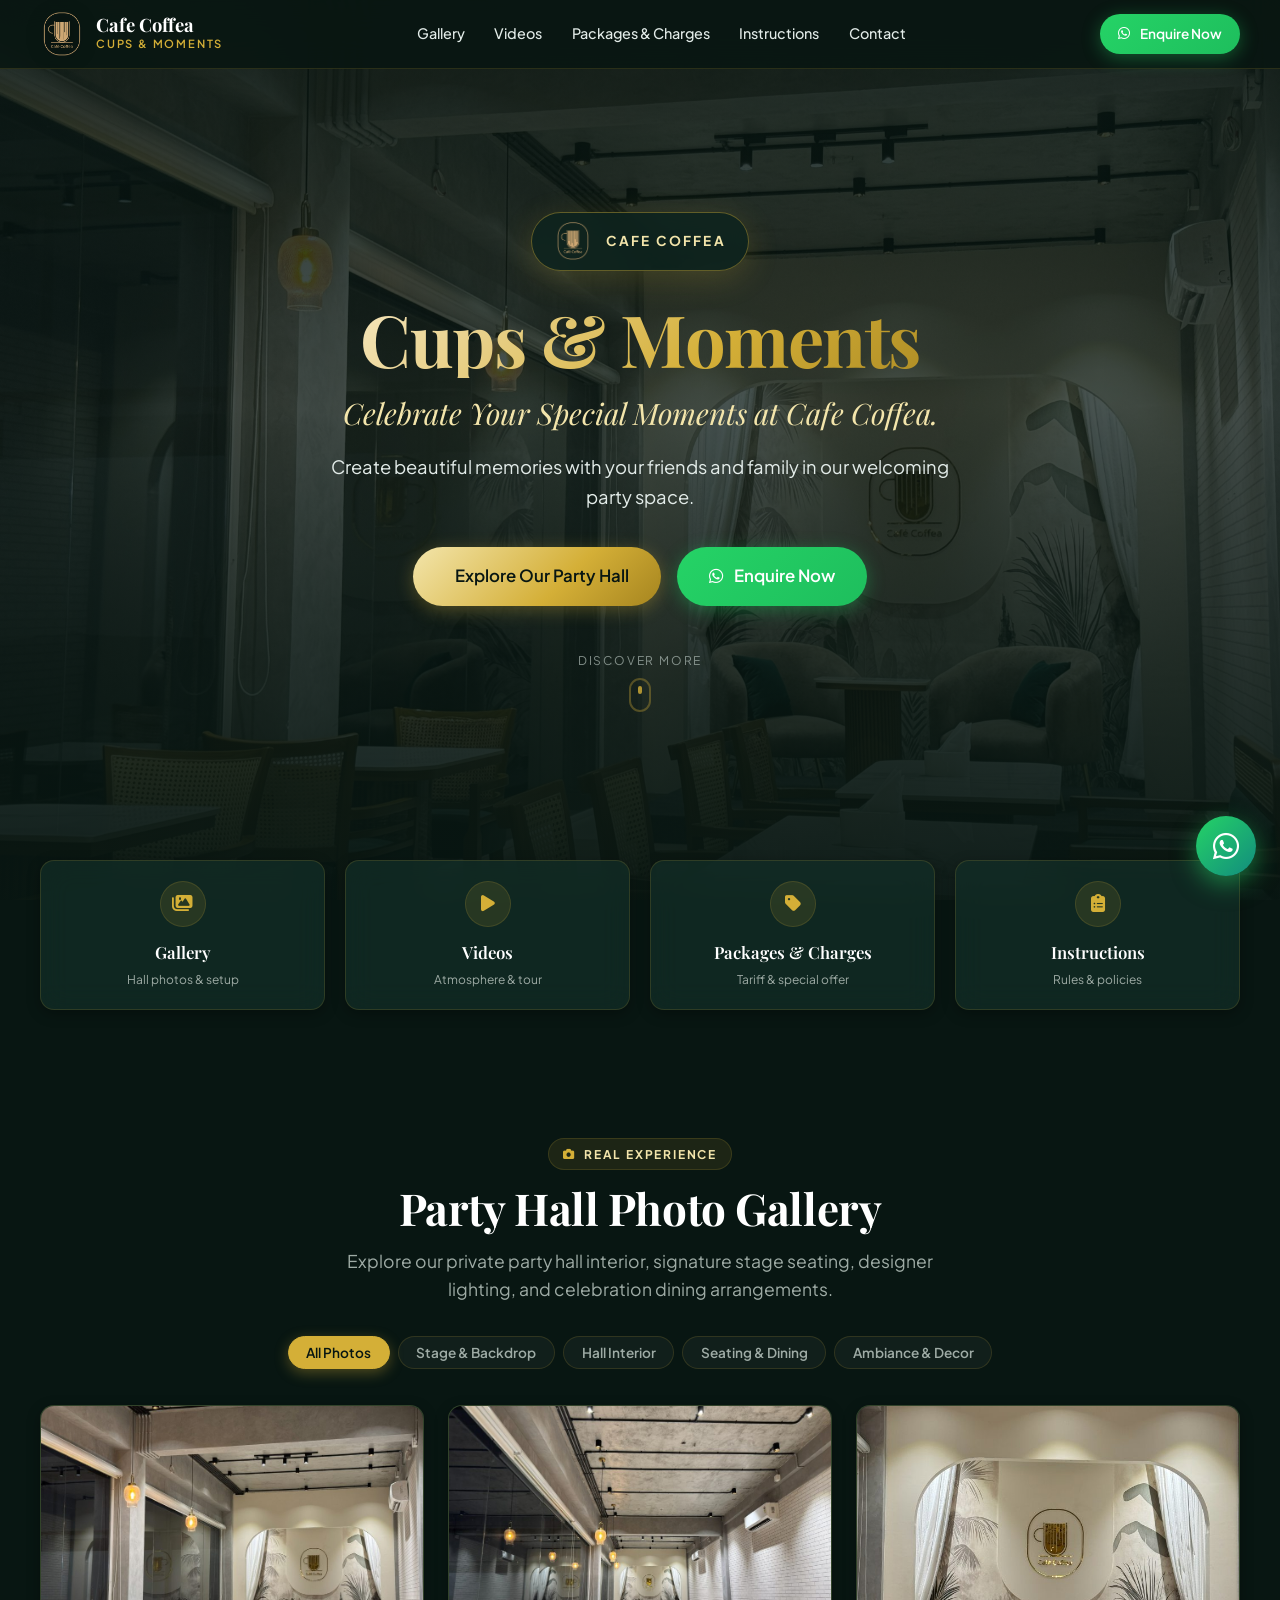
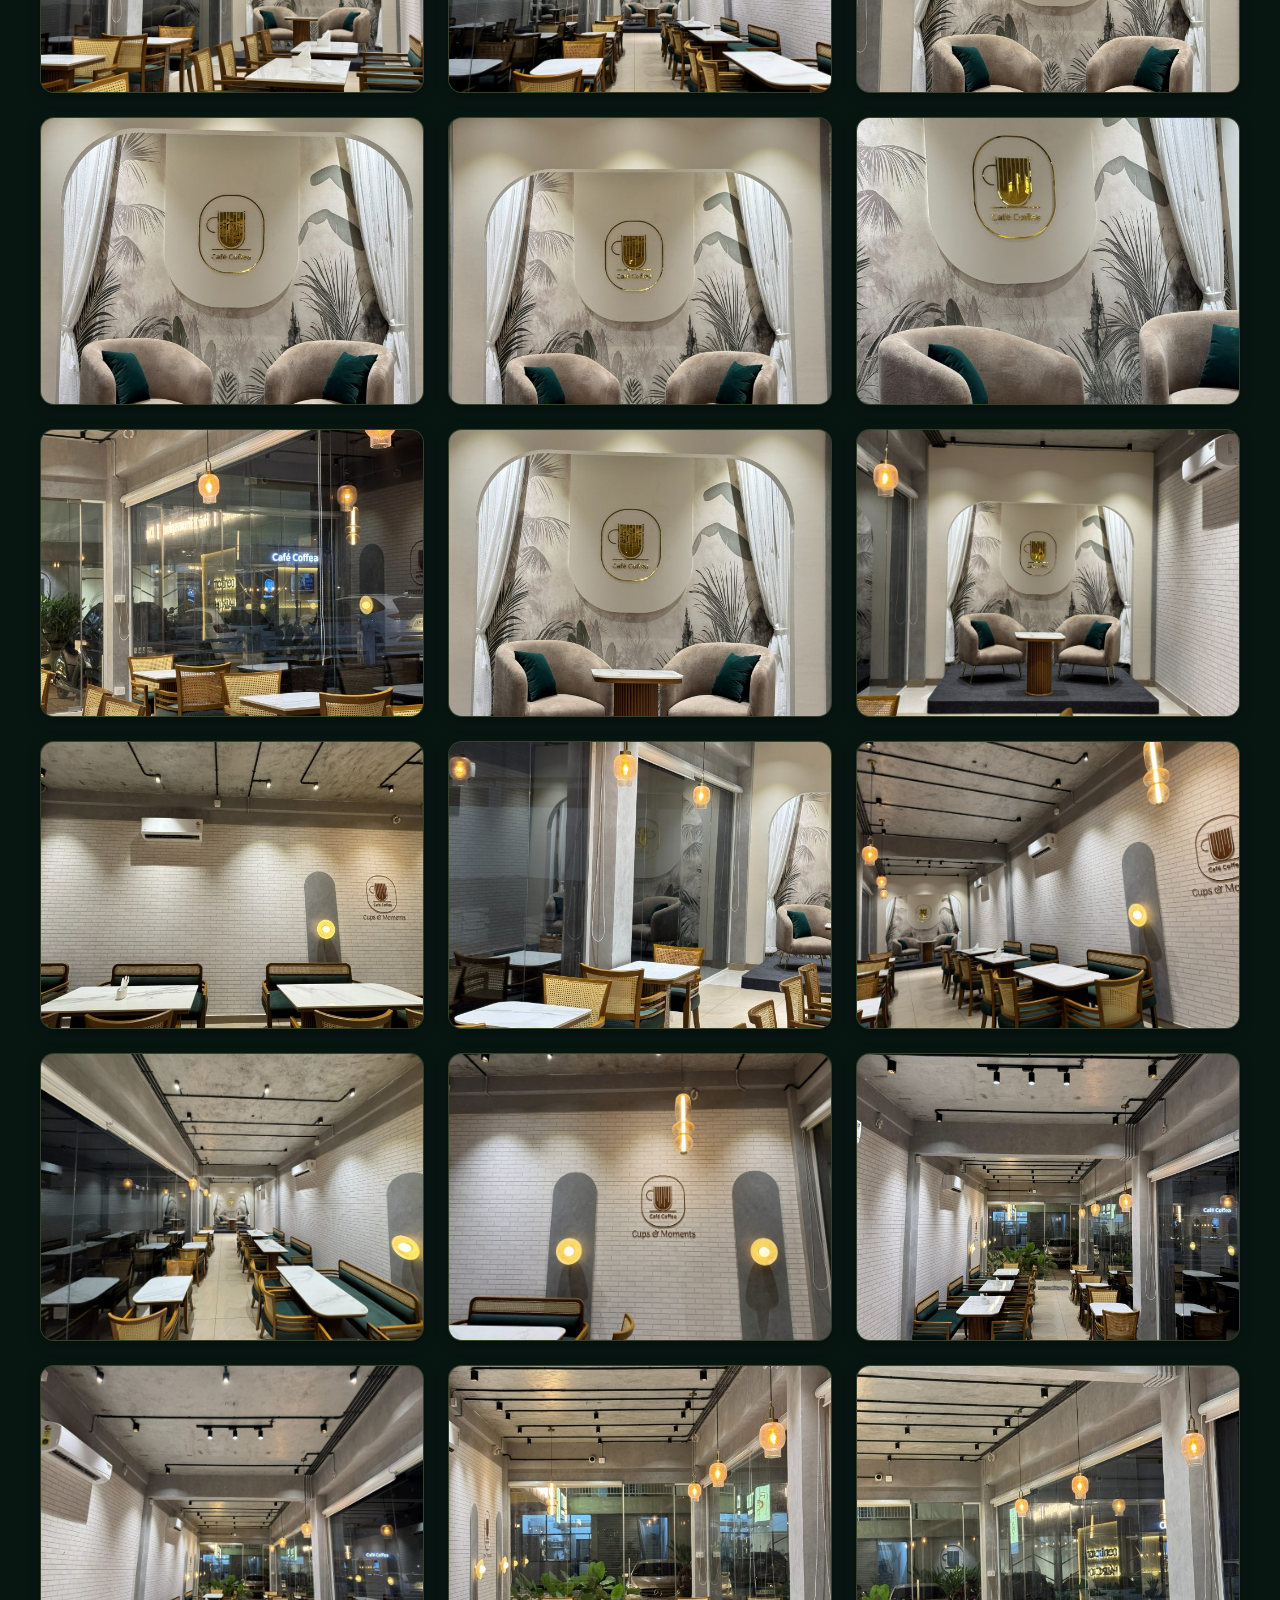
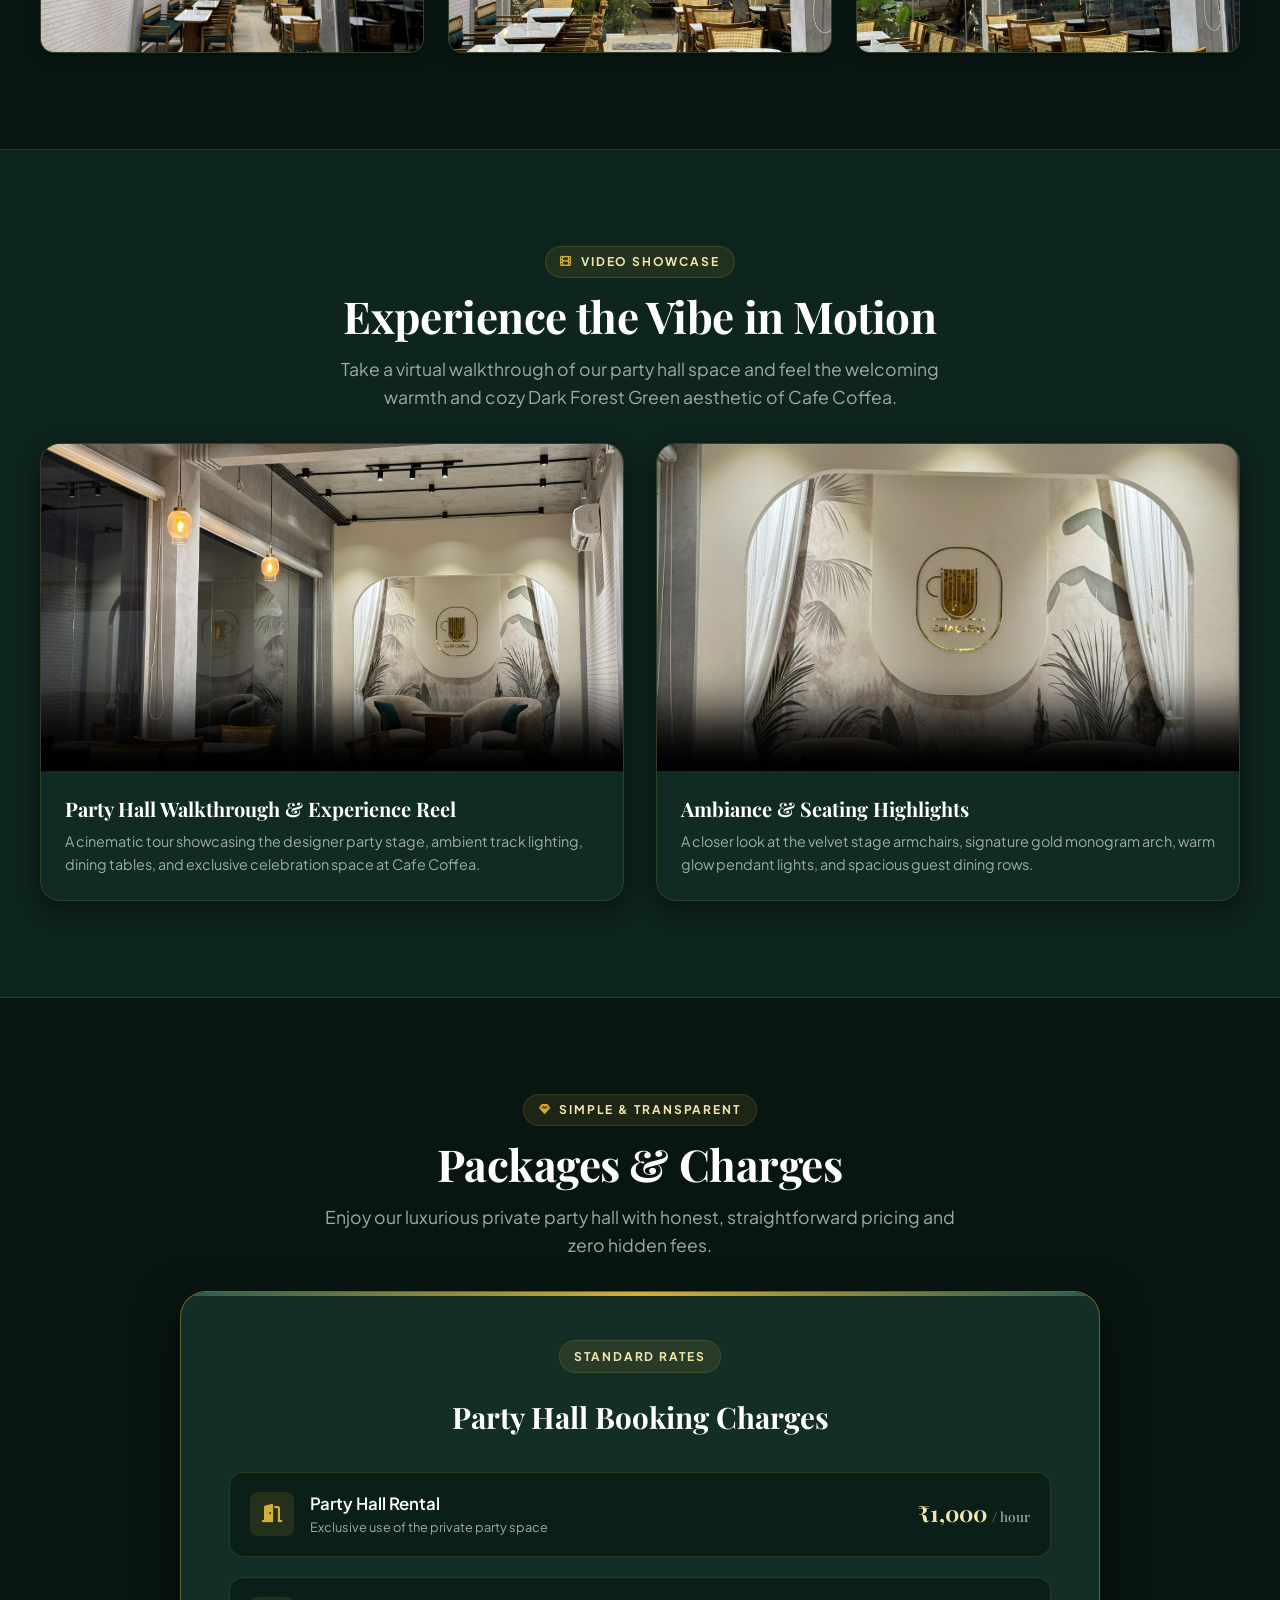
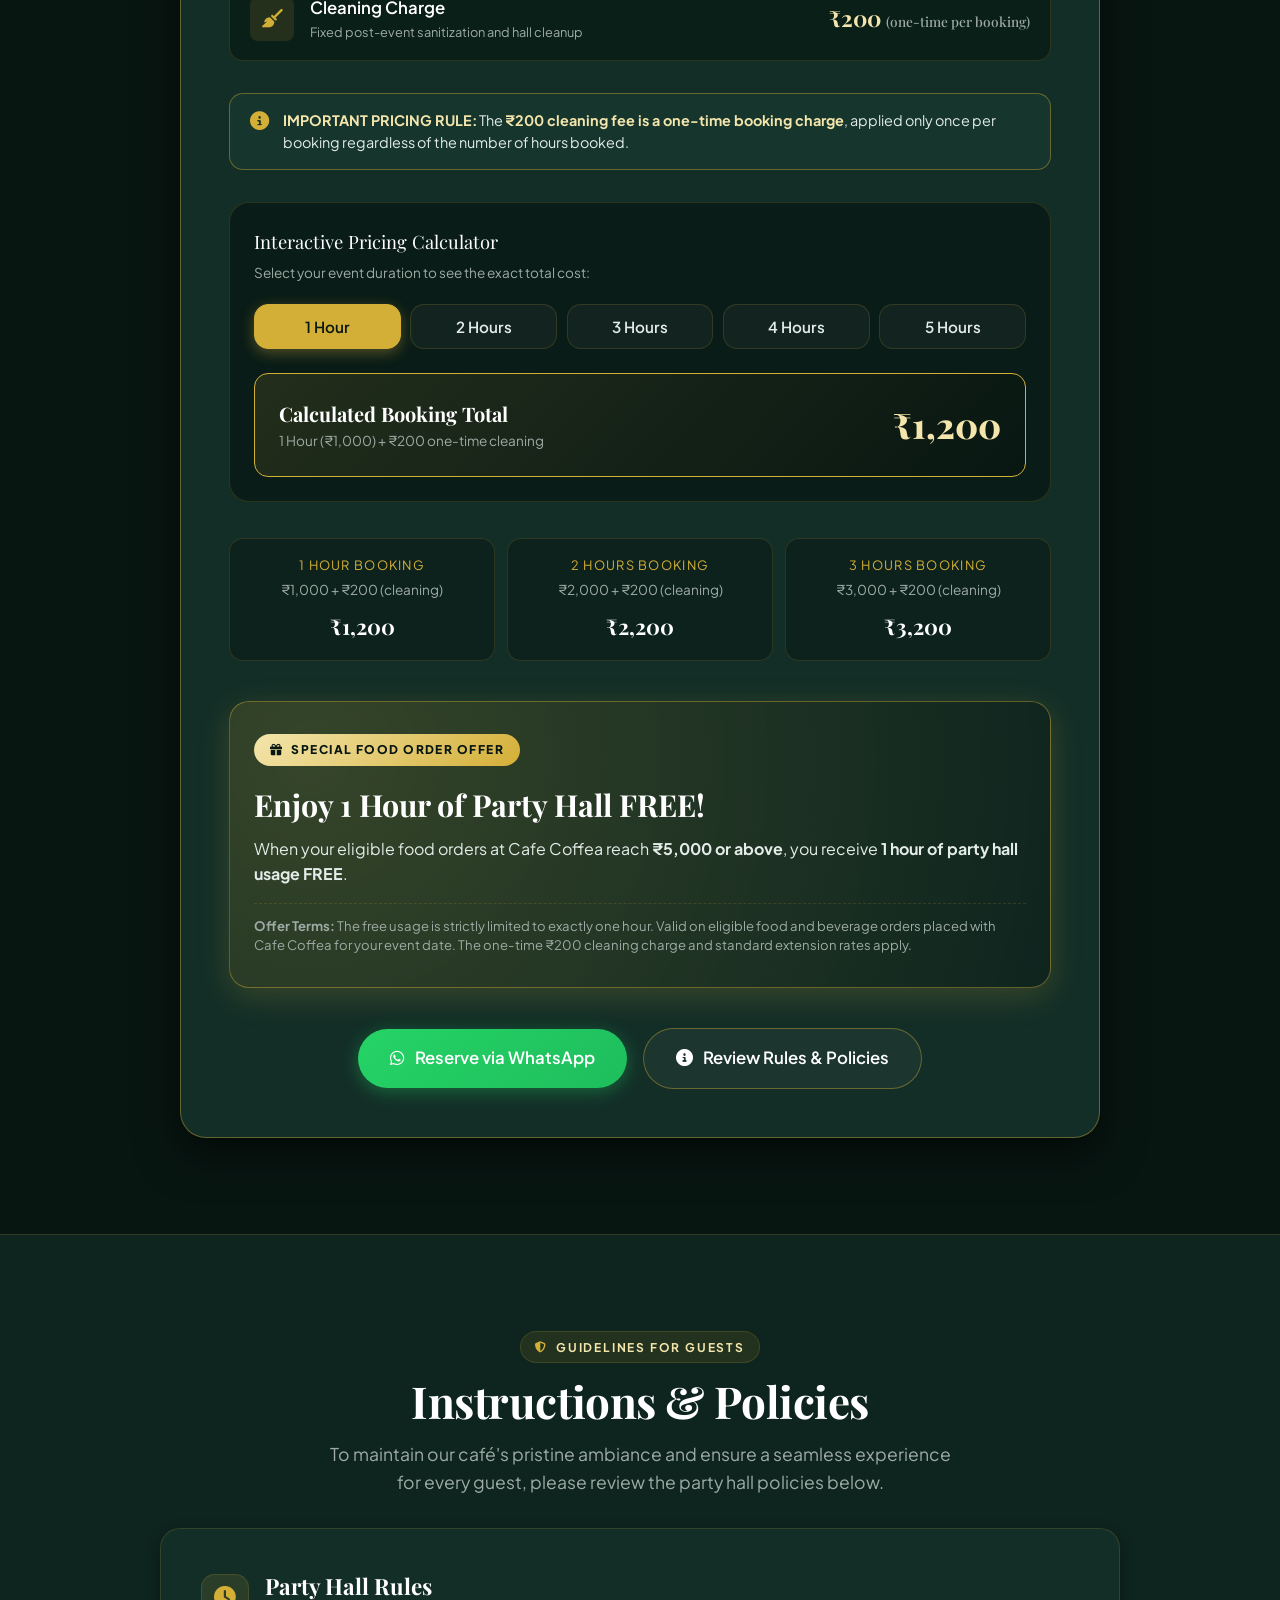
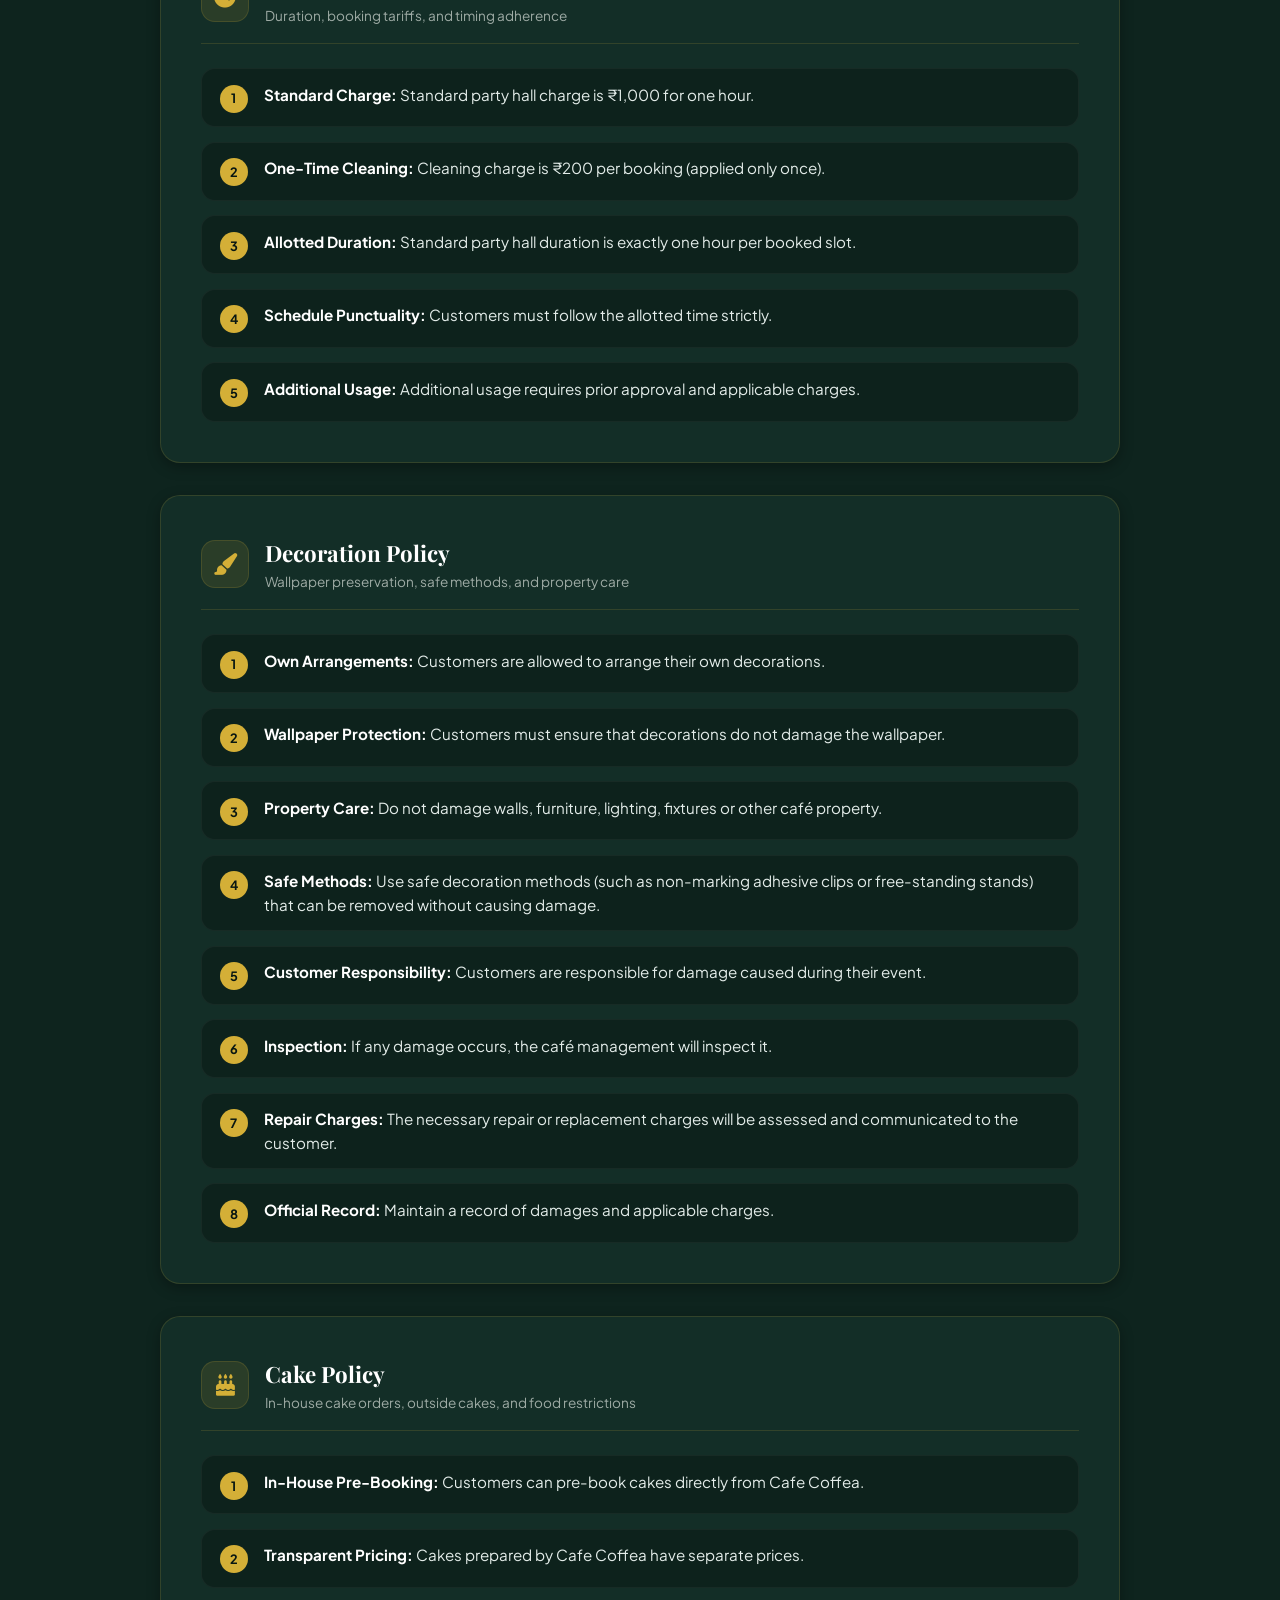
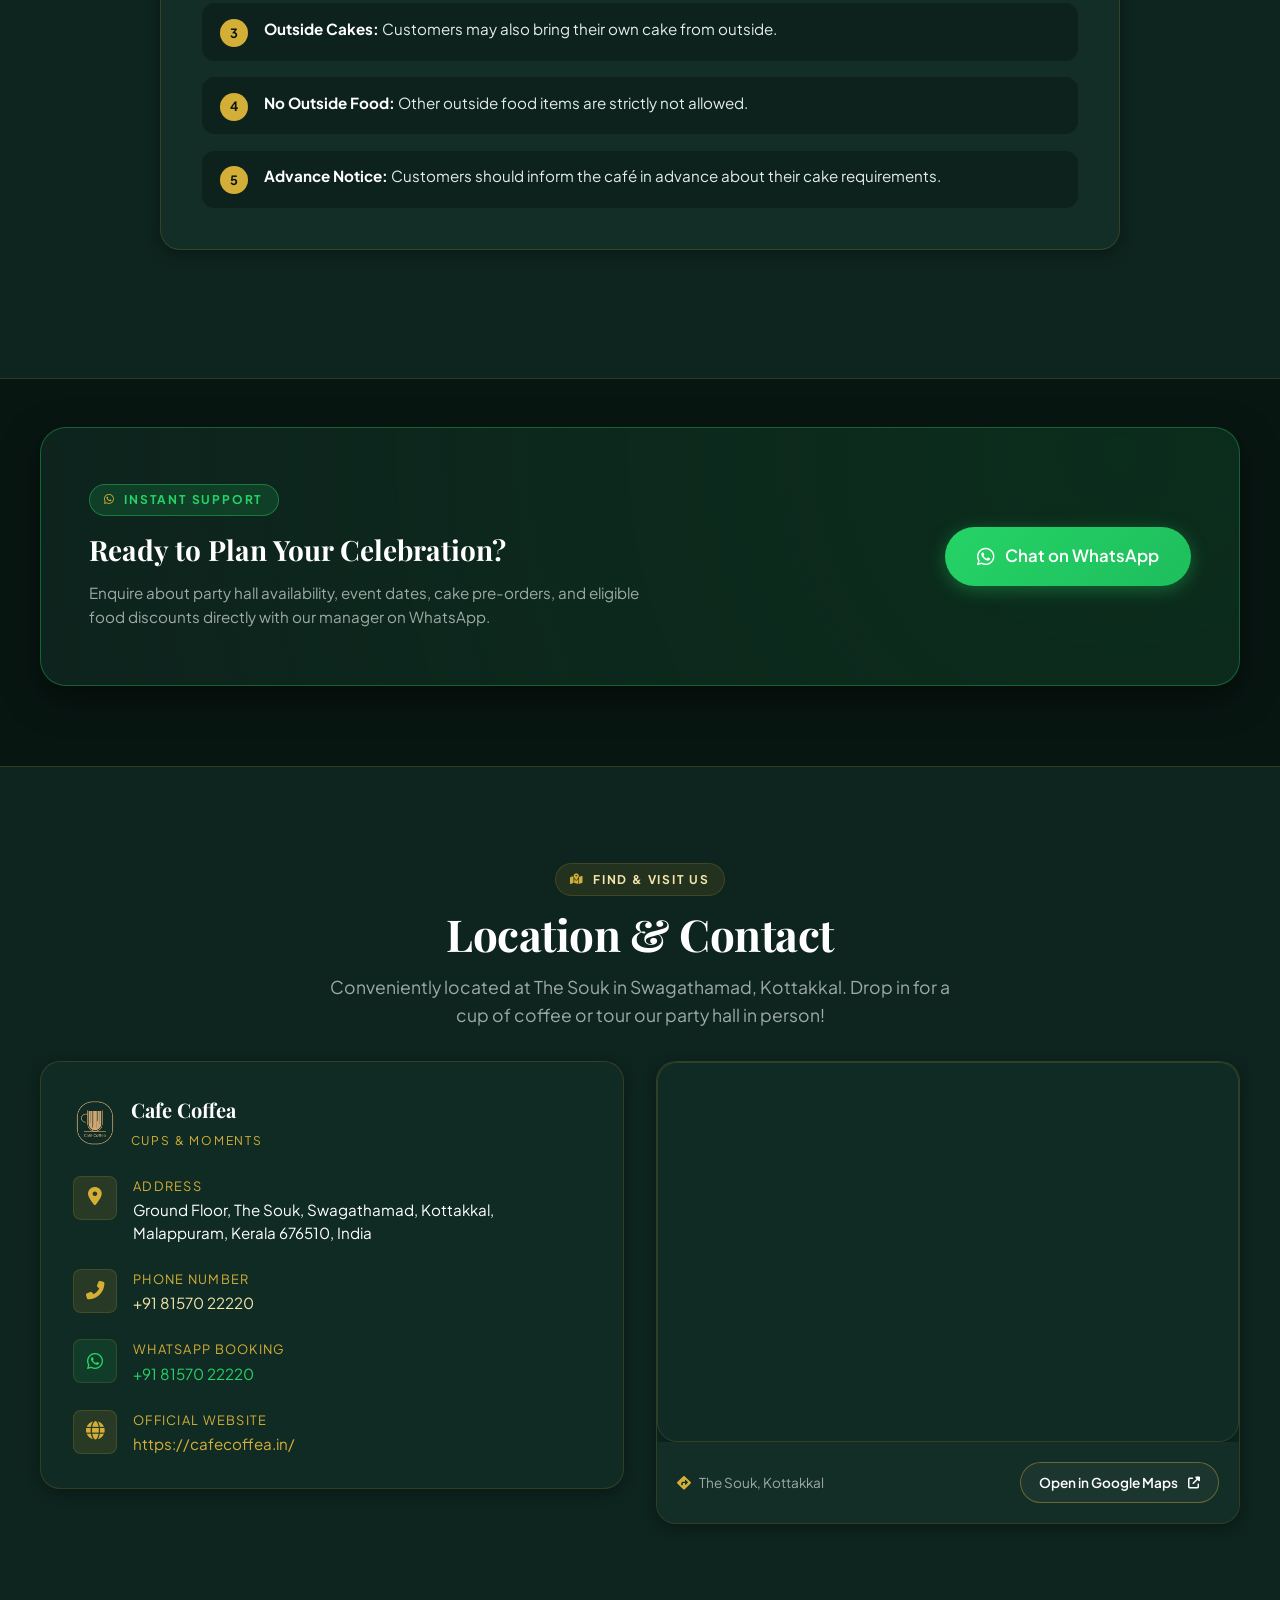
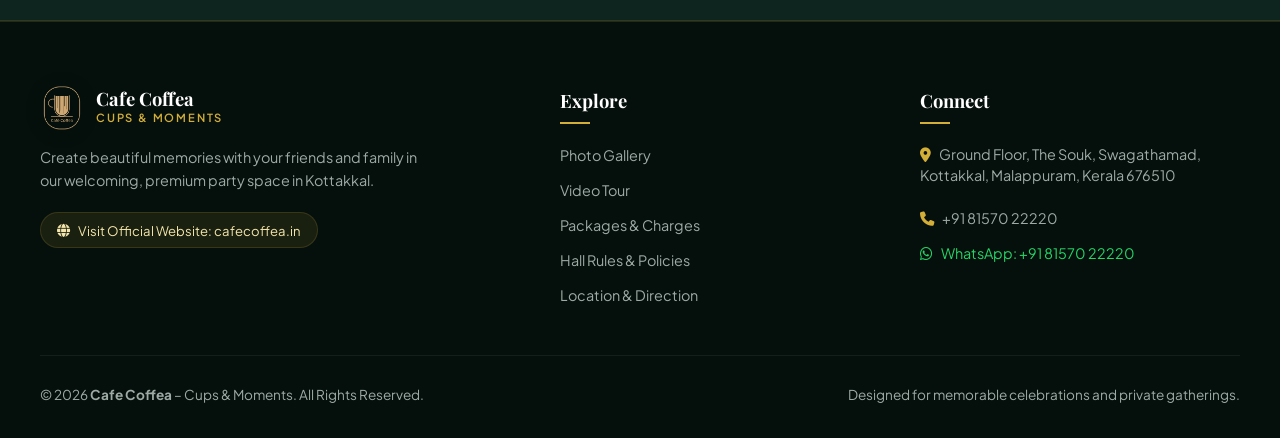
==== index.html @ e034ad7e "Convert to static HTML/CSS/JS with Dark Forest Green theme, clean gallery, new videos, and updated p" ====
<!DOCTYPE html>
<html lang="en">
<head>
    <meta charset="UTF-8">
    <meta name="viewport" content="width=device-width, initial-scale=1.0, maximum-scale=5.0">
    <title>Cafe Coffea – Cups & Moments | Premium Party Hall in Kottakkal</title>
    
    <!-- SEO & OpenGraph Meta -->
    <meta name="description" content="Celebrate your birthdays, anniversaries, and special moments at Cafe Coffea's premium party hall in Kottakkal. Cozy ambiance, dark forest green luxury atmosphere, and handcrafted cakes.">
    <meta property="og:title" content="Cafe Coffea – Cups & Moments | Premium Party Hall">
    <meta property="og:description" content="Celebrate Your Special Moments at Cafe Coffea. Premium party hall space in Kottakkal.">
    <meta property="og:image" content="assets/images/logo.png">
    <meta property="og:type" content="website">

    <!-- Favicon -->
    <link rel="icon" type="image/png" href="assets/images/logo.png">
    <link rel="apple-touch-icon" href="assets/images/logo.png">

    <!-- Google Fonts -->
    <link rel="preconnect" href="https://fonts.googleapis.com">
    <link rel="preconnect" href="https://fonts.gstatic.com" crossorigin>
    <link href="https://fonts.googleapis.com/css2?family=Playfair+Display:ital,wght@0,400;0,600;0,700;1,400;1,600&family=Plus+Jakarta+Sans:wght@300;400;500;600;700&display=swap" rel="stylesheet">

    <!-- Font Awesome Icons -->
    <link rel="stylesheet" href="https://cdnjs.cloudflare.com/ajax/libs/font-awesome/6.5.1/css/all.min.css">

    <!-- Main Stylesheet (Dark Forest Green Theme) -->
    <link rel="stylesheet" href="assets/css/style.css">
</head>
<body>

    <!-- Header & Navigation -->
    <header class="site-header">
        <div class="container header-container">
            <a href="index.html" class="brand-link" aria-label="Cafe Coffea Homepage">
                <img src="assets/images/logo.png" alt="Cafe Coffea Logo" class="brand-logo-img">
                <div class="brand-text-block">
                    <span class="brand-title">Cafe Coffea</span>
                    <span class="brand-subtitle">Cups & Moments</span>
                </div>
            </a>

            <!-- Desktop Navigation -->
            <nav class="desktop-nav" aria-label="Main Navigation">
                <a href="#gallery" class="nav-link">Gallery</a>
                <a href="#videos" class="nav-link">Videos</a>
                <a href="#pricing" class="nav-link">Packages & Charges</a>
                <a href="#instructions" class="nav-link">Instructions</a>
                <a href="#contact" class="nav-link">Contact</a>
            </nav>

            <div class="header-actions">
                <a href="https://wa.me/918157022220?text=Hello%20Cafe%20Coffea!%20I%20would%20like%20to%20enquire%20about%20party%20hall%20booking%20at%20Cafe%20Coffea%20%E2%80%93%20Cups%20%26%20Moments." target="_blank" rel="noopener noreferrer" class="btn btn-whatsapp btn-sm d-none-mobile">
                    <i class="fab fa-whatsapp"></i>
                    <span>Enquire Now</span>
                </a>

                <!-- Mobile Hamburger Toggle -->
                <button type="button" class="mobile-nav-toggle" aria-label="Toggle navigation menu">
                    <span class="hamburger-line"></span>
                    <span class="hamburger-line"></span>
                    <span class="hamburger-line"></span>
                </button>
            </div>
        </div>
    </header>

    <!-- Mobile Drawer Menu -->
    <div class="mobile-drawer" id="mobileDrawer">
        <div class="mobile-menu-list">
            <a href="#gallery" class="mobile-nav-link">
                <span>Photo Gallery</span>
                <i class="fas fa-chevron-right"></i>
            </a>
            <a href="#videos" class="mobile-nav-link">
                <span>Video Tour</span>
                <i class="fas fa-chevron-right"></i>
            </a>
            <a href="#pricing" class="mobile-nav-link">
                <span>Packages & Pricing</span>
                <i class="fas fa-chevron-right"></i>
            </a>
            <a href="#instructions" class="mobile-nav-link">
                <span>Party Hall Rules & Policies</span>
                <i class="fas fa-chevron-right"></i>
            </a>
            <a href="#contact" class="mobile-nav-link">
                <span>Location & Contact</span>
                <i class="fas fa-chevron-right"></i>
            </a>
        </div>

        <div class="mobile-drawer-footer">
            <a href="https://wa.me/918157022220?text=Hello%20Cafe%20Coffea!%20I%20would%20like%20to%20enquire%20about%20party%20hall%20booking%20at%20Cafe%20Coffea%20%E2%80%93%20Cups%20%26%20Moments." target="_blank" rel="noopener noreferrer" class="btn btn-whatsapp btn-lg">
                <i class="fab fa-whatsapp"></i>
                <span>Enquire via WhatsApp</span>
            </a>
            <a href="tel:+918157022220" class="btn btn-outline btn-lg">
                <i class="fas fa-phone-alt"></i>
                <span>Call Us Directly</span>
            </a>
        </div>
    </div>

    <!-- Floating WhatsApp Action on Mobile -->
    <a href="https://wa.me/918157022220?text=Hello%20Cafe%20Coffea!%20I%20would%20like%20to%20enquire%20about%20party%20hall%20booking%20at%20Cafe%20Coffea%20%E2%80%93%20Cups%20%26%20Moments." target="_blank" rel="noopener noreferrer" class="floating-whatsapp" aria-label="Enquire on WhatsApp">
        <i class="fab fa-whatsapp"></i>
    </a>

    <!-- Lightbox Modal Container for Fullscreen Image Viewing -->
    <div id="gallery-lightbox" class="lightbox-modal" role="dialog" aria-modal="true" aria-label="Image Lightbox">
        <button class="lightbox-btn lightbox-close" aria-label="Close Lightbox">
            <i class="fas fa-times"></i>
        </button>
        <button class="lightbox-btn lightbox-prev" aria-label="Previous Image">
            <i class="fas fa-chevron-left"></i>
        </button>
        <button class="lightbox-btn lightbox-next" aria-label="Next Image">
            <i class="fas fa-chevron-right"></i>
        </button>
        <div class="lightbox-content-wrap">
            <img src="" alt="Enlarged cafe photograph" class="lightbox-img">
        </div>
    </div>


    <!-- =========================================================================
         1. HERO SECTION (Actual Cafe Interior Wide Background)
         ========================================================================= -->
    <section class="hero-section" style="background-image: url('assets/images/IMG_1994.jpg');">
        <div class="hero-overlay"></div>
        <div class="container hero-content">
            <!-- Brand Badge with Original Logo -->
            <div class="hero-brand-badge">
                <img src="assets/images/logo.png" alt="Cafe Coffea" class="hero-logo-img">
                <span class="hero-brand-name">Cafe Coffea</span>
            </div>

            <!-- Main Heading -->
            <h1 class="hero-title text-gold-gradient">Cups & Moments</h1>

            <!-- Subheading -->
            <p class="hero-subtitle">Celebrate Your Special Moments at Cafe Coffea.</p>

            <!-- Description -->
            <p class="hero-description">Create beautiful memories with your friends and family in our welcoming party space.</p>

            <!-- Two Call To Action Buttons -->
            <div class="hero-cta-group">
                <a href="#gallery" class="btn btn-primary btn-lg">
                    <i class="fas fa-sparkles"></i>
                    <span>Explore Our Party Hall</span>
                </a>
                <a href="https://wa.me/918157022220?text=Hello%20Cafe%20Coffea!%20I%20would%20like%20to%20enquire%20about%20party%20hall%20booking%20at%20Cafe%20Coffea%20%E2%80%93%20Cups%20%26%20Moments." target="_blank" rel="noopener noreferrer" class="btn btn-whatsapp btn-lg">
                    <i class="fab fa-whatsapp"></i>
                    <span>Enquire Now</span>
                </a>
            </div>

            <!-- Mouse Scroll Indicator -->
            <a href="#quick-nav" class="hero-scroll-indicator" aria-label="Scroll to content">
                <span>Discover More</span>
                <div class="scroll-mouse">
                    <div class="scroll-wheel"></div>
                </div>
            </a>
        </div>
    </section>


    <!-- =========================================================================
         2. QUICK NAVIGATION (4 Shortcut Cards)
         ========================================================================= -->
    <section class="quick-nav-section" id="quick-nav">
        <div class="container">
            <div class="quick-nav-grid">
                <!-- 1. Gallery -->
                <a href="#gallery" class="quick-card">
                    <div class="quick-icon-wrap">
                        <i class="fas fa-images"></i>
                    </div>
                    <h3 class="quick-title">Gallery</h3>
                    <p class="quick-desc">Hall photos & setup</p>
                </a>

                <!-- 2. Videos -->
                <a href="#videos" class="quick-card">
                    <div class="quick-icon-wrap">
                        <i class="fas fa-play"></i>
                    </div>
                    <h3 class="quick-title">Videos</h3>
                    <p class="quick-desc">Atmosphere & tour</p>
                </a>

                <!-- 3. Packages & Charges -->
                <a href="#pricing" class="quick-card">
                    <div class="quick-icon-wrap">
                        <i class="fas fa-tag"></i>
                    </div>
                    <h3 class="quick-title">Packages & Charges</h3>
                    <p class="quick-desc">Tariff & special offer</p>
                </a>

                <!-- 4. Instructions -->
                <a href="#instructions" class="quick-card">
                    <div class="quick-icon-wrap">
                        <i class="fas fa-clipboard-list"></i>
                    </div>
                    <h3 class="quick-title">Instructions</h3>
                    <p class="quick-desc">Rules & policies</p>
                </a>
            </div>
        </div>
    </section>


    <!-- =========================================================================
         3. CLEAN PHOTO GALLERY (No promotional text between photos)
         ========================================================================= -->
    <section class="section section-dark" id="gallery">
        <div class="container">
            <div class="text-center">
                <div class="section-tag">
                    <i class="fas fa-camera"></i>
                    <span>Real Experience</span>
                </div>
                <h2 class="section-title">Party Hall Photo Gallery</h2>
                <p class="section-subtitle">
                    Explore our private party hall interior, signature stage seating, designer lighting, and celebration dining arrangements.
                </p>

                <!-- Filter Tabs -->
                <div class="gallery-filters">
                    <button type="button" class="gallery-filter-btn active" data-filter="all">All Photos</button>
                    <button type="button" class="gallery-filter-btn" data-filter="stage">Stage & Backdrop</button>
                    <button type="button" class="gallery-filter-btn" data-filter="interior">Hall Interior</button>
                    <button type="button" class="gallery-filter-btn" data-filter="seating">Seating & Dining</button>
                    <button type="button" class="gallery-filter-btn" data-filter="decor">Ambiance & Decor</button>
                </div>
            </div>

            <!-- Responsive Clean Gallery Grid (No decorative text between photos) -->
            <div class="gallery-grid">
                <!-- 1. Main Hall View -->
                <div class="gallery-card" data-category="interior" data-full="assets/images/IMG_1994.jpg">
                    <img src="assets/images/thumbs/IMG_1994.jpg" alt="Cafe Coffea Main Hall" class="gallery-img" loading="lazy">
                    <div class="gallery-zoom-badge"><i class="fas fa-expand-arrows-alt"></i></div>
                </div>

                <!-- 2. Center Aisle -->
                <div class="gallery-card" data-category="interior" data-full="assets/images/IMG_1995.jpg">
                    <img src="assets/images/thumbs/IMG_1995.jpg" alt="Party Hall Center Aisle" class="gallery-img" loading="lazy">
                    <div class="gallery-zoom-badge"><i class="fas fa-expand-arrows-alt"></i></div>
                </div>

                <!-- 3. Stage & Gold Logo -->
                <div class="gallery-card" data-category="stage" data-full="assets/images/IMG_1961.jpg">
                    <img src="assets/images/thumbs/IMG_1961.jpg" alt="Signature Stage & Golden Logo" class="gallery-img" loading="lazy">
                    <div class="gallery-zoom-badge"><i class="fas fa-expand-arrows-alt"></i></div>
                </div>

                <!-- 4. Stage Backdrop -->
                <div class="gallery-card" data-category="stage" data-full="assets/images/IMG_1964.jpg">
                    <img src="assets/images/thumbs/IMG_1964.jpg" alt="Party Stage Backdrop" class="gallery-img" loading="lazy">
                    <div class="gallery-zoom-badge"><i class="fas fa-expand-arrows-alt"></i></div>
                </div>

                <!-- 5. Arch Backdrop -->
                <div class="gallery-card" data-category="stage" data-full="assets/images/IMG_1965.jpg">
                    <img src="assets/images/thumbs/IMG_1965.jpg" alt="Celebration Stage Arch" class="gallery-img" loading="lazy">
                    <div class="gallery-zoom-badge"><i class="fas fa-expand-arrows-alt"></i></div>
                </div>

                <!-- 6. Velvet Chairs -->
                <div class="gallery-card" data-category="stage" data-full="assets/images/IMG_1966.jpg">
                    <img src="assets/images/thumbs/IMG_1966.jpg" alt="Stage Velvet Armchairs" class="gallery-img" loading="lazy">
                    <div class="gallery-zoom-badge"><i class="fas fa-expand-arrows-alt"></i></div>
                </div>

                <!-- 7. Arch & Curtains -->
                <div class="gallery-card" data-category="stage" data-full="assets/images/IMG_1967.jpg">
                    <img src="assets/images/thumbs/IMG_1967.jpg" alt="Arch & Drapes" class="gallery-img" loading="lazy">
                    <div class="gallery-zoom-badge"><i class="fas fa-expand-arrows-alt"></i></div>
                </div>

                <!-- 8. Spotlight Lighting -->
                <div class="gallery-card" data-category="decor" data-full="assets/images/IMG_1980.jpg">
                    <img src="assets/images/thumbs/IMG_1980.jpg" alt="Spotlight Ambience" class="gallery-img" loading="lazy">
                    <div class="gallery-zoom-badge"><i class="fas fa-expand-arrows-alt"></i></div>
                </div>

                <!-- 9. Dining Setup -->
                <div class="gallery-card" data-category="seating" data-full="assets/images/IMG_1988.jpg">
                    <img src="assets/images/thumbs/IMG_1988.jpg" alt="Guest Dining Arrangement" class="gallery-img" loading="lazy">
                    <div class="gallery-zoom-badge"><i class="fas fa-expand-arrows-alt"></i></div>
                </div>

                <!-- 10. Table Arrangement -->
                <div class="gallery-card" data-category="seating" data-full="assets/images/IMG_1990.jpg">
                    <img src="assets/images/thumbs/IMG_1990.jpg" alt="Table Setup" class="gallery-img" loading="lazy">
                    <div class="gallery-zoom-badge"><i class="fas fa-expand-arrows-alt"></i></div>
                </div>

                <!-- 11. Brick Wall Seating -->
                <div class="gallery-card" data-category="seating" data-full="assets/images/IMG_1992.jpg">
                    <img src="assets/images/thumbs/IMG_1992.jpg" alt="Brick Wall Seating" class="gallery-img" loading="lazy">
                    <div class="gallery-zoom-badge"><i class="fas fa-expand-arrows-alt"></i></div>
                </div>

                <!-- 12. Dining Rows -->
                <div class="gallery-card" data-category="interior" data-full="assets/images/IMG_1996.jpg">
                    <img src="assets/images/thumbs/IMG_1996.jpg" alt="Dining Rows & Amber Lighting" class="gallery-img" loading="lazy">
                    <div class="gallery-zoom-badge"><i class="fas fa-expand-arrows-alt"></i></div>
                </div>

                <!-- 13. Hall Layout -->
                <div class="gallery-card" data-category="interior" data-full="assets/images/IMG_1999.jpg">
                    <img src="assets/images/thumbs/IMG_1999.jpg" alt="Party Hall Layout" class="gallery-img" loading="lazy">
                    <div class="gallery-zoom-badge"><i class="fas fa-expand-arrows-alt"></i></div>
                </div>

                <!-- 14. Dining Corner -->
                <div class="gallery-card" data-category="seating" data-full="assets/images/IMG_2002.jpg">
                    <img src="assets/images/thumbs/IMG_2002.jpg" alt="Celebration Dining Area" class="gallery-img" loading="lazy">
                    <div class="gallery-zoom-badge"><i class="fas fa-expand-arrows-alt"></i></div>
                </div>

                <!-- 15. Glass Gallery -->
                <div class="gallery-card" data-category="interior" data-full="assets/images/IMG_2011.jpg">
                    <img src="assets/images/thumbs/IMG_2011.jpg" alt="Glass Gallery Perspective" class="gallery-img" loading="lazy">
                    <div class="gallery-zoom-badge"><i class="fas fa-expand-arrows-alt"></i></div>
                </div>

                <!-- 16. Panoramic Hall -->
                <div class="gallery-card" data-category="interior" data-full="assets/images/IMG_2012.jpg">
                    <img src="assets/images/thumbs/IMG_2012.jpg" alt="Panoramic Cafe Hall" class="gallery-img" loading="lazy">
                    <div class="gallery-zoom-badge"><i class="fas fa-expand-arrows-alt"></i></div>
                </div>

                <!-- 17. Intimate Seating -->
                <div class="gallery-card" data-category="seating" data-full="assets/images/IMG_2013.jpg">
                    <img src="assets/images/thumbs/IMG_2013.jpg" alt="Intimate Seating Corner" class="gallery-img" loading="lazy">
                    <div class="gallery-zoom-badge"><i class="fas fa-expand-arrows-alt"></i></div>
                </div>

                <!-- 18. Evening Ambience -->
                <div class="gallery-card" data-category="decor" data-full="assets/images/IMG_2014.jpg">
                    <img src="assets/images/thumbs/IMG_2014.jpg" alt="Warm Glow Cafe Evening" class="gallery-img" loading="lazy">
                    <div class="gallery-zoom-badge"><i class="fas fa-expand-arrows-alt"></i></div>
                </div>
            </div>
        </div>
    </section>


    <!-- =========================================================================
         4. TWO NEW VIDEOS (Replaced Old Videos)
         ========================================================================= -->
    <section class="section section-surface" id="videos">
        <div class="container">
            <div class="text-center">
                <div class="section-tag">
                    <i class="fas fa-film"></i>
                    <span>Video Showcase</span>
                </div>
                <h2 class="section-title">Experience the Vibe in Motion</h2>
                <p class="section-subtitle">
                    Take a virtual walkthrough of our party hall space and feel the welcoming warmth and cozy Dark Forest Green aesthetic of Cafe Coffea.
                </p>
            </div>

            <div class="video-grid">
                <!-- Video 1: Party Hall Experience Reel -->
                <div class="video-card">
                    <div class="video-player-container">
                        <video class="video-element" controls playsinline preload="metadata" poster="assets/images/thumbs/IMG_1994.jpg">
                            <source src="assets/videos/cafecoffe_hall_v2_reel.mp4" type="video/mp4">
                            Your browser does not support HTML5 video.
                        </video>
                    </div>
                    <div class="video-card-body">
                        <h3 class="video-title">Party Hall Walkthrough & Experience Reel</h3>
                        <p class="video-description">A cinematic tour showcasing the designer party stage, ambient track lighting, dining tables, and exclusive celebration space at Cafe Coffea.</p>
                    </div>
                </div>

                <!-- Video 2: Hall Interior & Atmosphere Tour -->
                <div class="video-card">
                    <div class="video-player-container">
                        <video class="video-element" controls playsinline preload="metadata" poster="assets/images/thumbs/IMG_1961.jpg">
                            <source src="assets/videos/IMG_2079.MOV" type="video/mp4">
                            <source src="assets/videos/IMG_2079.MOV" type="video/quicktime">
                            Your browser does not support HTML5 video.
                        </video>
                    </div>
                    <div class="video-card-body">
                        <h3 class="video-title">Ambiance & Seating Highlights</h3>
                        <p class="video-description">A closer look at the velvet stage armchairs, signature gold monogram arch, warm glow pendant lights, and spacious guest dining rows.</p>
                    </div>
                </div>
            </div>
        </div>
    </section>


    <!-- =========================================================================
         5. PACKAGES & CHARGES (Clear Rule: Cleaning fee is one-time per booking)
         ========================================================================= -->
    <section class="section section-dark" id="pricing">
        <div class="container">
            <div class="text-center">
                <div class="section-tag">
                    <i class="fas fa-gem"></i>
                    <span>Simple & Transparent</span>
                </div>
                <h2 class="section-title">Packages & Charges</h2>
                <p class="section-subtitle">
                    Enjoy our luxurious private party hall with honest, straightforward pricing and zero hidden fees.
                </p>
            </div>

            <div class="pricing-wrapper">
                <div class="pricing-card-main">
                    <div class="pricing-header">
                        <span class="section-tag">Standard Rates</span>
                        <h3 style="font-family: var(--font-heading); font-size: 1.85rem; color: var(--text-primary); margin-top: 0.5rem;">
                            Party Hall Booking Charges
                        </h3>
                    </div>

                    <!-- Itemized Breakdown -->
                    <div class="pricing-breakdown-list">
                        <!-- Party Hall Rental -->
                        <div class="pricing-item">
                            <div class="pricing-item-info">
                                <div class="pricing-item-icon">
                                    <i class="fas fa-door-open"></i>
                                </div>
                                <div>
                                    <div class="pricing-item-title">Party Hall Rental</div>
                                    <div class="pricing-item-subtitle">Exclusive use of the private party space</div>
                                </div>
                            </div>
                            <div class="pricing-item-amount">₹1,000 <span style="font-size: 0.85rem; font-weight: 500; color: var(--text-muted);">/ hour</span></div>
                        </div>

                        <!-- Cleaning Charge -->
                        <div class="pricing-item">
                            <div class="pricing-item-info">
                                <div class="pricing-item-icon">
                                    <i class="fas fa-broom"></i>
                                </div>
                                <div>
                                    <div class="pricing-item-title">Cleaning Charge</div>
                                    <div class="pricing-item-subtitle">Fixed post-event sanitization and hall cleanup</div>
                                </div>
                            </div>
                            <div class="pricing-item-amount">₹200 <span style="font-size: 0.85rem; font-weight: 500; color: var(--text-muted);">(one-time per booking)</span></div>
                        </div>
                    </div>

                    <!-- IMPORTANT PRICING RULE CALLOUT -->
                    <div class="pricing-rule-callout">
                        <i class="fas fa-info-circle"></i>
                        <div>
                            <p><strong>IMPORTANT PRICING RULE:</strong> The <strong>₹200 cleaning fee is a one-time booking charge</strong>, applied only once per booking regardless of the number of hours booked.</p>
                        </div>
                    </div>

                    <!-- Interactive Duration Calculator -->
                    <div class="calc-box">
                        <div class="calc-title">Interactive Pricing Calculator</div>
                        <div class="calc-subtitle">Select your event duration to see the exact total cost:</div>

                        <div class="calc-buttons-row">
                            <button type="button" class="calc-hour-btn active" data-hours="1">1 Hour</button>
                            <button type="button" class="calc-hour-btn" data-hours="2">2 Hours</button>
                            <button type="button" class="calc-hour-btn" data-hours="3">3 Hours</button>
                            <button type="button" class="calc-hour-btn" data-hours="4">4 Hours</button>
                            <button type="button" class="calc-hour-btn" data-hours="5">5 Hours</button>
                        </div>

                        <!-- Live Calculated Total Box -->
                        <div class="pricing-total-box">
                            <div>
                                <div class="total-label">Calculated Booking Total</div>
                                <div class="total-sub" id="calc-total-sub">1 Hour (₹1,000) + ₹200 one-time cleaning</div>
                            </div>
                            <div class="total-amount" id="calc-total-amount">₹1,200</div>
                        </div>
                    </div>

                    <!-- Clear Pricing Examples Grid -->
                    <div class="pricing-examples-grid">
                        <div class="example-card">
                            <div class="example-duration">1 Hour Booking</div>
                            <div class="example-formula">₹1,000 + ₹200 (cleaning)</div>
                            <div class="example-total text-gold">₹1,200</div>
                        </div>
                        <div class="example-card">
                            <div class="example-duration">2 Hours Booking</div>
                            <div class="example-formula">₹2,000 + ₹200 (cleaning)</div>
                            <div class="example-total text-gold">₹2,200</div>
                        </div>
                        <div class="example-card">
                            <div class="example-duration">3 Hours Booking</div>
                            <div class="example-formula">₹3,000 + ₹200 (cleaning)</div>
                            <div class="example-total text-gold">₹3,200</div>
                        </div>
                    </div>

                    <!-- 6. SPECIAL FOOD ORDER OFFER -->
                    <div class="special-offer-card">
                        <div class="offer-badge">
                            <i class="fas fa-gift"></i>
                            <span>Special Food Order Offer</span>
                        </div>
                        <h4 class="offer-headline-text">
                            Enjoy 1 Hour of Party Hall FREE!
                        </h4>
                        <p class="offer-description-text">
                            When your eligible food orders at Cafe Coffea reach <strong>₹5,000 or above</strong>, you receive <strong>1 hour of party hall usage FREE</strong>.
                        </p>
                        <div class="offer-terms-text">
                            <strong>Offer Terms:</strong> The free usage is strictly limited to exactly one hour. Valid on eligible food and beverage orders placed with Cafe Coffea for your event date. The one-time ₹200 cleaning charge and standard extension rates apply.
                        </div>
                    </div>

                    <!-- Booking Actions -->
                    <div class="pricing-actions">
                        <a href="https://wa.me/918157022220?text=Hello%20Cafe%20Coffea!%20I%20would%20like%20to%20book%20the%20Party%20Hall%20for%201%20Hour%20(Total:%20%E2%82%B91,200).%0A%E2%80%A2%20Date:%20%0A%E2%80%A2%20Time%20Slot:%20%0A%E2%80%A2%20Guest%20Count:%20%0A%E2%80%A2%20Occasion:%20%0A%E2%80%A2%20Cake%20Pre-booking:%20" id="calc-whatsapp-btn" target="_blank" rel="noopener noreferrer" class="btn btn-whatsapp btn-lg">
                            <i class="fab fa-whatsapp"></i>
                            <span>Reserve via WhatsApp</span>
                        </a>
                        <a href="#instructions" class="btn btn-outline btn-lg">
                            <i class="fas fa-info-circle"></i>
                            <span>Review Rules & Policies</span>
                        </a>
                    </div>
                </div>
            </div>
        </div>
    </section>


    <!-- =========================================================================
         7. INSTRUCTIONS & TERMS AND CONDITIONS (Rules, Decoration, Cake Policies)
         ========================================================================= -->
    <section class="section section-surface" id="instructions">
        <div class="container">
            <div class="text-center">
                <div class="section-tag">
                    <i class="fas fa-shield-alt"></i>
                    <span>Guidelines for Guests</span>
                </div>
                <h2 class="section-title">Instructions & Policies</h2>
                <p class="section-subtitle">
                    To maintain our café's pristine ambiance and ensure a seamless experience for every guest, please review the party hall policies below.
                </p>
            </div>

            <div class="instructions-container">
                <!-- 1. Party Hall Rules -->
                <div class="policy-card">
                    <div class="policy-header">
                        <div class="policy-icon-wrap">
                            <i class="fas fa-clock"></i>
                        </div>
                        <div>
                            <h3 class="policy-title">Party Hall Rules</h3>
                            <p class="policy-subtitle">Duration, booking tariffs, and timing adherence</p>
                        </div>
                    </div>
                    <div class="policy-rules-list">
                        <div class="rule-item">
                            <div class="rule-number">1</div>
                            <div class="rule-text"><strong>Standard Charge:</strong> Standard party hall charge is ₹1,000 for one hour.</div>
                        </div>
                        <div class="rule-item">
                            <div class="rule-number">2</div>
                            <div class="rule-text"><strong>One-Time Cleaning:</strong> Cleaning charge is ₹200 per booking (applied only once).</div>
                        </div>
                        <div class="rule-item">
                            <div class="rule-number">3</div>
                            <div class="rule-text"><strong>Allotted Duration:</strong> Standard party hall duration is exactly one hour per booked slot.</div>
                        </div>
                        <div class="rule-item">
                            <div class="rule-number">4</div>
                            <div class="rule-text"><strong>Schedule Punctuality:</strong> Customers must follow the allotted time strictly.</div>
                        </div>
                        <div class="rule-item">
                            <div class="rule-number">5</div>
                            <div class="rule-text"><strong>Additional Usage:</strong> Additional usage requires prior approval and applicable charges.</div>
                        </div>
                    </div>
                </div>

                <!-- 2. Decoration Policy -->
                <div class="policy-card">
                    <div class="policy-header">
                        <div class="policy-icon-wrap">
                            <i class="fas fa-paint-brush"></i>
                        </div>
                        <div>
                            <h3 class="policy-title">Decoration Policy</h3>
                            <p class="policy-subtitle">Wallpaper preservation, safe methods, and property care</p>
                        </div>
                    </div>
                    <div class="policy-rules-list">
                        <div class="rule-item">
                            <div class="rule-number">1</div>
                            <div class="rule-text"><strong>Own Arrangements:</strong> Customers are allowed to arrange their own decorations.</div>
                        </div>
                        <div class="rule-item">
                            <div class="rule-number">2</div>
                            <div class="rule-text"><strong>Wallpaper Protection:</strong> Customers must ensure that decorations do not damage the wallpaper.</div>
                        </div>
                        <div class="rule-item">
                            <div class="rule-number">3</div>
                            <div class="rule-text"><strong>Property Care:</strong> Do not damage walls, furniture, lighting, fixtures or other café property.</div>
                        </div>
                        <div class="rule-item">
                            <div class="rule-number">4</div>
                            <div class="rule-text"><strong>Safe Methods:</strong> Use safe decoration methods (such as non-marking adhesive clips or free-standing stands) that can be removed without causing damage.</div>
                        </div>
                        <div class="rule-item">
                            <div class="rule-number">5</div>
                            <div class="rule-text"><strong>Customer Responsibility:</strong> Customers are responsible for damage caused during their event.</div>
                        </div>
                        <div class="rule-item">
                            <div class="rule-number">6</div>
                            <div class="rule-text"><strong>Inspection:</strong> If any damage occurs, the café management will inspect it.</div>
                        </div>
                        <div class="rule-item">
                            <div class="rule-number">7</div>
                            <div class="rule-text"><strong>Repair Charges:</strong> The necessary repair or replacement charges will be assessed and communicated to the customer.</div>
                        </div>
                        <div class="rule-item">
                            <div class="rule-number">8</div>
                            <div class="rule-text"><strong>Official Record:</strong> Maintain a record of damages and applicable charges.</div>
                        </div>
                    </div>
                </div>

                <!-- 3. Cake Policy -->
                <div class="policy-card">
                    <div class="policy-header">
                        <div class="policy-icon-wrap">
                            <i class="fas fa-birthday-cake"></i>
                        </div>
                        <div>
                            <h3 class="policy-title">Cake Policy</h3>
                            <p class="policy-subtitle">In-house cake orders, outside cakes, and food restrictions</p>
                        </div>
                    </div>
                    <div class="policy-rules-list">
                        <div class="rule-item">
                            <div class="rule-number">1</div>
                            <div class="rule-text"><strong>In-House Pre-Booking:</strong> Customers can pre-book cakes directly from Cafe Coffea.</div>
                        </div>
                        <div class="rule-item">
                            <div class="rule-number">2</div>
                            <div class="rule-text"><strong>Transparent Pricing:</strong> Cakes prepared by Cafe Coffea have separate prices.</div>
                        </div>
                        <div class="rule-item">
                            <div class="rule-number">3</div>
                            <div class="rule-text"><strong>Outside Cakes:</strong> Customers may also bring their own cake from outside.</div>
                        </div>
                        <div class="rule-item">
                            <div class="rule-number">4</div>
                            <div class="rule-text"><strong>No Outside Food:</strong> Other outside food items are strictly not allowed.</div>
                        </div>
                        <div class="rule-item">
                            <div class="rule-number">5</div>
                            <div class="rule-text"><strong>Advance Notice:</strong> Customers should inform the café in advance about their cake requirements.</div>
                        </div>
                    </div>
                </div>
            </div>
        </div>
    </section>


    <!-- =========================================================================
         8. WHATSAPP ENQUIRY BANNER
         ========================================================================= -->
    <section class="section section-dark" style="padding-top: 0; padding-bottom: 2rem;">
        <div class="container">
            <div class="whatsapp-banner">
                <div class="whatsapp-content">
                    <div class="section-tag" style="background: rgba(37, 211, 102, 0.15); border-color: rgba(37, 211, 102, 0.4); color: #25D366;">
                        <i class="fab fa-whatsapp"></i>
                        <span>Instant Support</span>
                    </div>
                    <h3 class="whatsapp-title">Ready to Plan Your Celebration?</h3>
                    <p class="whatsapp-text">
                        Enquire about party hall availability, event dates, cake pre-orders, and eligible food discounts directly with our manager on WhatsApp.
                    </p>
                </div>
                <div>
                    <a href="https://wa.me/918157022220?text=Hello%20Cafe%20Coffea!%20I%20would%20like%20to%20enquire%20about%20party%20hall%20booking%20at%20Cafe%20Coffea%20%E2%80%93%20Cups%20%26%20Moments." target="_blank" rel="noopener noreferrer" class="btn btn-whatsapp btn-lg">
                        <i class="fab fa-whatsapp" style="font-size: 1.25rem;"></i>
                        <span>Chat on WhatsApp</span>
                    </a>
                </div>
            </div>
        </div>
    </section>


    <!-- =========================================================================
         9. CONTACT & LOCATION SECTION (Verified Details & Google Maps)
         ========================================================================= -->
    <section class="section section-surface" id="contact">
        <div class="container">
            <div class="text-center">
                <div class="section-tag">
                    <i class="fas fa-map-marked-alt"></i>
                    <span>Find & Visit Us</span>
                </div>
                <h2 class="section-title">Location & Contact</h2>
                <p class="section-subtitle">
                    Conveniently located at The Souk in Swagathamad, Kottakkal. Drop in for a cup of coffee or tour our party hall in person!
                </p>
            </div>

            <div class="contact-grid">
                <!-- Contact Information Card -->
                <div class="contact-card">
                    <div style="display: flex; align-items: center; gap: 0.85rem; margin-bottom: 1.5rem;">
                        <img src="assets/images/logo.png" alt="Cafe Coffea" style="width: 44px; height: 44px; object-fit: contain;">
                        <div>
                            <h3 style="font-family: var(--font-heading); font-size: 1.25rem; color: var(--text-primary);">
                                Cafe Coffea
                            </h3>
                            <span style="font-size: 0.75rem; text-transform: uppercase; letter-spacing: 0.15em; color: var(--color-gold);">
                                Cups & Moments
                            </span>
                        </div>
                    </div>

                    <div class="contact-items-list">
                        <!-- Address -->
                        <div class="contact-item">
                            <div class="contact-icon">
                                <i class="fas fa-map-marker-alt"></i>
                            </div>
                            <div>
                                <div class="contact-item-title">Address</div>
                                <div class="contact-item-val">Ground Floor, The Souk, Swagathamad, Kottakkal, Malappuram, Kerala 676510, India</div>
                            </div>
                        </div>

                        <!-- Phone -->
                        <div class="contact-item">
                            <div class="contact-icon">
                                <i class="fas fa-phone-alt"></i>
                            </div>
                            <div>
                                <div class="contact-item-title">Phone Number</div>
                                <div class="contact-item-val">
                                    <a href="tel:+918157022220" style="color: var(--color-gold-light);">
                                        +91 81570 22220
                                    </a>
                                </div>
                            </div>
                        </div>

                        <!-- WhatsApp -->
                        <div class="contact-item">
                            <div class="contact-icon" style="color: var(--color-whatsapp); background: rgba(37, 211, 102, 0.1);">
                                <i class="fab fa-whatsapp"></i>
                            </div>
                            <div>
                                <div class="contact-item-title">WhatsApp Booking</div>
                                <div class="contact-item-val">
                                    <a href="https://wa.me/918157022220?text=Hello%20Cafe%20Coffea!%20I%20would%20like%20to%20enquire%20about%20party%20hall%20booking%20at%20Cafe%20Coffea%20%E2%80%93%20Cups%20%26%20Moments." target="_blank" rel="noopener noreferrer" style="color: var(--color-whatsapp);">
                                        +91 81570 22220
                                    </a>
                                </div>
                            </div>
                        </div>

                        <!-- Official Website -->
                        <div class="contact-item">
                            <div class="contact-icon">
                                <i class="fas fa-globe"></i>
                            </div>
                            <div>
                                <div class="contact-item-title">Official Website</div>
                                <div class="contact-item-val">
                                    <a href="https://cafecoffea.in/" target="_blank" rel="noopener noreferrer" style="color: var(--color-gold);">
                                        https://cafecoffea.in/
                                    </a>
                                </div>
                            </div>
                        </div>
                    </div>
                </div>

                <!-- Google Maps Embed / Direct Navigation -->
                <div class="contact-card" style="padding: 0; overflow: hidden;">
                    <div class="map-container">
                        <iframe 
                            src="https://maps.google.com/maps?q=Cafe+Coffea+The+Souk+Swagathamad+Kottakkal&t=&z=15&ie=UTF8&iwloc=&output=embed" 
                            allowfullscreen="" 
                            loading="lazy" 
                            referrerpolicy="no-referrer-when-downgrade"
                            title="Cafe Coffea Kottakkal Location Map">
                        </iframe>
                    </div>
                    <div style="padding: 1.25rem; display: flex; justify-content: space-between; align-items: center; background: var(--color-bg-surface-elevated);">
                        <span style="font-size: 0.85rem; color: var(--text-muted);">
                            <i class="fas fa-directions text-gold" style="margin-right: 0.4rem;"></i> The Souk, Kottakkal
                        </span>
                        <a href="https://maps.google.com/?q=Cafe+Coffea+Kottakkal" target="_blank" rel="noopener noreferrer" class="btn btn-outline btn-sm">
                            <span>Open in Google Maps</span>
                            <i class="fas fa-external-link-alt" style="font-size: 0.75rem;"></i>
                        </a>
                    </div>
                </div>
            </div>
        </div>
    </section>


    <!-- =========================================================================
         10. FOOTER
         ========================================================================= -->
    <footer class="site-footer">
        <div class="container">
            <div class="footer-top">
                <!-- Column 1: Brand Info -->
                <div class="footer-brand-col">
                    <a href="index.html" class="brand-link" style="margin-bottom: 0.5rem;">
                        <img src="assets/images/logo.png" alt="Cafe Coffea" class="brand-logo-img">
                        <div class="brand-text-block">
                            <span class="brand-title">Cafe Coffea</span>
                            <span class="brand-subtitle">Cups & Moments</span>
                        </div>
                    </a>
                    <p class="footer-brand-desc">
                        Create beautiful memories with your friends and family in our welcoming, premium party space in Kottakkal.
                    </p>
                    <div style="margin-top: 1.25rem;">
                        <a href="https://cafecoffea.in/" target="_blank" rel="noopener noreferrer" class="footer-official-badge">
                            <i class="fas fa-globe"></i>
                            <span>Visit Official Website: cafecoffea.in</span>
                        </a>
                    </div>
                </div>

                <!-- Column 2: Quick Links -->
                <div class="footer-links-col">
                    <h4 class="footer-col-title">Explore</h4>
                    <div class="footer-links-list">
                        <a href="#gallery" class="footer-link">Photo Gallery</a>
                        <a href="#videos" class="footer-link">Video Tour</a>
                        <a href="#pricing" class="footer-link">Packages & Charges</a>
                        <a href="#instructions" class="footer-link">Hall Rules & Policies</a>
                        <a href="#contact" class="footer-link">Location & Direction</a>
                    </div>
                </div>

                <!-- Column 3: Contact Details -->
                <div class="footer-contact-col">
                    <h4 class="footer-col-title">Connect</h4>
                    <div class="footer-links-list">
                        <div style="font-size: 0.9rem; color: var(--text-muted); line-height: 1.5; margin-bottom: 0.5rem;">
                            <i class="fas fa-map-marker-alt text-gold" style="margin-right: 0.4rem;"></i>
                            Ground Floor, The Souk, Swagathamad, Kottakkal, Malappuram, Kerala 676510
                        </div>
                        <a href="tel:+918157022220" class="footer-link">
                            <i class="fas fa-phone text-gold" style="margin-right: 0.4rem;"></i>
                            +91 81570 22220
                        </a>
                        <a href="https://wa.me/918157022220?text=Hello%20Cafe%20Coffea!%20I%20would%20like%20to%20enquire%20about%20party%20hall%20booking%20at%20Cafe%20Coffea%20%E2%80%93%20Cups%20%26%20Moments." target="_blank" rel="noopener noreferrer" class="footer-link" style="color: var(--color-whatsapp);">
                            <i class="fab fa-whatsapp" style="margin-right: 0.4rem;"></i>
                            WhatsApp: +91 81570 22220
                        </a>
                    </div>
                </div>
            </div>

            <div class="footer-bottom">
                <div>
                    &copy; 2026 <strong>Cafe Coffea</strong> – Cups & Moments. All Rights Reserved.
                </div>
                <div>
                    Designed for memorable celebrations and private gatherings.
                </div>
            </div>
        </div>
    </footer>

    <!-- Main JavaScript -->
    <script src="assets/js/main.js"></script>
</body>
</html>
---- assets/css/style.css ----
/* ==========================================================================
   CAFE COFFEA – CUPS & MOMENTS
   Official Dark Forest Green Premium Theme
   Mobile-First Architecture & Design Language
   ========================================================================== */

/* --- CSS Variables & Design Tokens --- */
:root {
    /* Brand Dark Forest Green Palette */
    --color-bg-base: #081612;             /* Deepest Forest Black-Green */
    --color-bg-surface: #0E241E;          /* Rich Dark Forest Green */
    --color-bg-surface-elevated: #132E27; /* Elevated Emerald Surface */
    --color-bg-card: rgba(19, 46, 39, 0.72);
    --color-bg-card-hover: rgba(26, 61, 52, 0.85);
    --color-overlay: rgba(6, 18, 14, 0.72);
    
    /* Forest Green Accent Tones */
    --color-forest-light: #2A5A4E;
    --color-forest-glow: rgba(42, 90, 78, 0.4);
    --color-forest-subtle: rgba(42, 90, 78, 0.2);

    /* Luxury Champagne & Gold Accents (From Cafe Coffea Logo) */
    --color-gold: #D4AF37;
    --color-gold-light: #F3E5AB;
    --color-gold-dark: #A6851F;
    --color-gold-glow: rgba(212, 175, 55, 0.32);
    --text-gold-gradient: linear-gradient(135deg, #FFF6E5 0%, #D4AF37 60%, #9E7E1D 100%);

    /* Borders */
    --border-subtle: rgba(212, 175, 55, 0.16);
    --border-highlight: rgba(212, 175, 55, 0.42);
    --border-forest: rgba(42, 90, 78, 0.35);

    /* Typography Colors */
    --text-primary: #FFFFFF;
    --text-secondary: #E3ECE9;
    --text-muted: #9EABA5;
    --text-gold: #D4AF37;

    /* WhatsApp Brand Color */
    --color-whatsapp: #25D366;
    --color-whatsapp-dark: #128C7E;
    --color-whatsapp-glow: rgba(37, 211, 102, 0.35);

    /* Radius & Spacing */
    --radius-sm: 8px;
    --radius-md: 14px;
    --radius-lg: 20px;
    --radius-xl: 26px;
    --radius-full: 9999px;

    /* Shadows */
    --shadow-sm: 0 4px 14px rgba(0, 0, 0, 0.3);
    --shadow-md: 0 8px 26px rgba(0, 0, 0, 0.45);
    --shadow-lg: 0 16px 44px rgba(0, 0, 0, 0.6);
    --shadow-gold: 0 8px 32px rgba(212, 175, 55, 0.2);

    /* Fonts */
    --font-heading: 'Playfair Display', Georgia, serif;
    --font-body: 'Plus Jakarta Sans', -apple-system, BlinkMacSystemFont, 'Segoe UI', Roboto, sans-serif;

    /* Transitions */
    --transition-fast: 0.2s cubic-bezier(0.16, 1, 0.3, 1);
    --transition-smooth: 0.35s cubic-bezier(0.16, 1, 0.3, 1);
}

/* --- Base & Reset --- */
*, *::before, *::after {
    box-sizing: border-box;
    margin: 0;
    padding: 0;
}

html {
    scroll-behavior: smooth;
    font-size: 16px;
    background-color: var(--color-bg-base);
    color: var(--text-secondary);
    font-family: var(--font-body);
    -webkit-font-smoothing: antialiased;
    -moz-osx-font-smoothing: grayscale;
    overflow-x: hidden;
}

body {
    background-color: var(--color-bg-base);
    line-height: 1.6;
    overflow-x: hidden;
    position: relative;
    min-height: 100vh;
}

/* Ambient Subtle Forest Radial Glow */
body::before {
    content: '';
    position: fixed;
    top: 0;
    left: 0;
    width: 100vw;
    height: 100vh;
    background: radial-gradient(circle at 85% 15%, rgba(42, 90, 78, 0.12) 0%, transparent 60%),
                radial-gradient(circle at 15% 85%, rgba(212, 175, 55, 0.05) 0%, transparent 50%);
    pointer-events: none;
    z-index: 0;
}

img, video {
    display: block;
    max-width: 100%;
    height: auto;
}

a {
    color: inherit;
    text-decoration: none;
    transition: var(--transition-fast);
}

button {
    font-family: inherit;
    cursor: pointer;
    border: none;
    outline: none;
    background: none;
}

ul, ol {
    list-style: none;
}

.container {
    width: 100%;
    max-width: 1240px;
    margin-left: auto;
    margin-right: auto;
    padding-left: 1.25rem;
    padding-right: 1.25rem;
    position: relative;
    z-index: 1;
}

/* --- Typography Helpers --- */
.text-gold {
    color: var(--color-gold);
}

.text-gold-gradient {
    background: var(--text-gold-gradient);
    -webkit-background-clip: text;
    -webkit-text-fill-color: transparent;
}

.section-tag {
    display: inline-flex;
    align-items: center;
    gap: 0.5rem;
    font-size: 0.75rem;
    font-weight: 700;
    letter-spacing: 0.15em;
    text-transform: uppercase;
    color: var(--color-gold-light);
    background: rgba(212, 175, 55, 0.1);
    border: 1px solid var(--border-subtle);
    padding: 0.35rem 0.9rem;
    border-radius: var(--radius-full);
    margin-bottom: 0.75rem;
}

.section-tag i {
    font-size: 0.7rem;
    color: var(--color-gold);
}

.section-title {
    font-family: var(--font-heading);
    font-size: clamp(1.85rem, 5vw, 2.75rem);
    color: var(--text-primary);
    line-height: 1.2;
    margin-bottom: 0.75rem;
    letter-spacing: -0.01em;
}

.section-subtitle {
    font-size: clamp(0.95rem, 2vw, 1.1rem);
    color: var(--text-muted);
    max-width: 640px;
    margin-bottom: 2rem;
}

.text-center {
    text-align: center;
}

.text-center .section-subtitle {
    margin-left: auto;
    margin-right: auto;
}

/* --- Buttons & CTAs --- */
.btn {
    display: inline-flex;
    align-items: center;
    justify-content: center;
    gap: 0.6rem;
    padding: 0.85rem 1.6rem;
    font-size: 0.95rem;
    font-weight: 600;
    border-radius: var(--radius-full);
    transition: all var(--transition-fast);
    text-align: center;
    white-space: nowrap;
    min-height: 48px; /* Mobile touch friendly target */
    text-decoration: none;
}

.btn-primary {
    background: linear-gradient(135deg, var(--color-gold-light) 0%, var(--color-gold) 60%, var(--color-gold-dark) 100%);
    color: #081612;
    box-shadow: 0 4px 18px var(--color-gold-glow);
}

.btn-primary:hover, .btn-primary:active {
    transform: translateY(-2px);
    box-shadow: 0 6px 24px rgba(212, 175, 55, 0.45);
    color: #040B09;
}

.btn-outline {
    background: rgba(255, 255, 255, 0.04);
    border: 1.5px solid var(--border-highlight);
    color: var(--text-primary);
    backdrop-filter: blur(8px);
}

.btn-outline:hover, .btn-outline:active {
    background: rgba(212, 175, 55, 0.12);
    border-color: var(--color-gold);
    color: var(--color-gold-light);
    transform: translateY(-2px);
}

.btn-whatsapp {
    background: linear-gradient(135deg, #25D366 0%, #1EBE5D 100%);
    color: #FFFFFF;
    box-shadow: 0 4px 18px var(--color-whatsapp-glow);
}

.btn-whatsapp:hover, .btn-whatsapp:active {
    background: linear-gradient(135deg, #1EBE5D 0%, #128C7E 100%);
    box-shadow: 0 6px 24px rgba(37, 211, 102, 0.5);
    transform: translateY(-2px);
    color: #FFFFFF;
}

.btn-sm {
    padding: 0.55rem 1.15rem;
    font-size: 0.85rem;
    min-height: 40px;
}

.btn-lg {
    padding: 1rem 2rem;
    font-size: 1.05rem;
    min-height: 54px;
}

/* --- Header & Navigation --- */
.site-header {
    position: fixed;
    top: 0;
    left: 0;
    right: 0;
    z-index: 1000;
    background: rgba(8, 22, 18, 0.88);
    backdrop-filter: blur(16px);
    -webkit-backdrop-filter: blur(16px);
    border-bottom: 1px solid var(--border-subtle);
    transition: background var(--transition-fast), padding var(--transition-fast);
    padding: 0.75rem 0;
}

.site-header.scrolled {
    background: rgba(8, 22, 18, 0.96);
    box-shadow: var(--shadow-md);
}

.header-container {
    display: flex;
    align-items: center;
    justify-content: space-between;
}

.brand-link {
    display: flex;
    align-items: center;
    gap: 0.75rem;
    text-decoration: none;
}

.brand-logo-img {
    width: 44px;
    height: 44px;
    object-fit: contain;
    filter: drop-shadow(0 2px 8px rgba(0,0,0,0.5));
    transition: transform var(--transition-fast);
}

.brand-link:hover .brand-logo-img {
    transform: scale(1.05);
}

.brand-text-block {
    display: flex;
    flex-direction: column;
}

.brand-title {
    font-family: var(--font-heading);
    font-size: 1.15rem;
    font-weight: 700;
    color: var(--text-primary);
    line-height: 1.1;
    letter-spacing: 0.01em;
}

.brand-subtitle {
    font-size: 0.7rem;
    font-weight: 600;
    text-transform: uppercase;
    letter-spacing: 0.16em;
    color: var(--color-gold);
}

/* Desktop Navigation Menu */
.desktop-nav {
    display: none;
}

@media (min-width: 900px) {
    .desktop-nav {
        display: flex;
        align-items: center;
        gap: 1.85rem;
    }

    .nav-link {
        font-size: 0.9rem;
        font-weight: 500;
        color: var(--text-secondary);
        position: relative;
        padding: 0.5rem 0;
        transition: color var(--transition-fast);
    }

    .nav-link::after {
        content: '';
        position: absolute;
        bottom: 0;
        left: 0;
        width: 0%;
        height: 2px;
        background: var(--color-gold);
        transition: width var(--transition-fast);
        border-radius: 2px;
    }

    .nav-link:hover, .nav-link.active {
        color: var(--color-gold-light);
    }

    .nav-link:hover::after, .nav-link.active::after {
        width: 100%;
    }
}

.header-actions {
    display: flex;
    align-items: center;
    gap: 0.75rem;
}

/* Mobile Hamburger Toggle */
.mobile-nav-toggle {
    display: flex;
    flex-direction: column;
    justify-content: center;
    align-items: center;
    width: 44px;
    height: 44px;
    border-radius: var(--radius-sm);
    background: rgba(255, 255, 255, 0.04);
    border: 1px solid var(--border-subtle);
    gap: 5px;
    cursor: pointer;
    z-index: 1002;
}

.hamburger-line {
    width: 22px;
    height: 2px;
    background-color: var(--color-gold);
    border-radius: 2px;
    transition: all var(--transition-smooth);
}

.mobile-nav-toggle.open .hamburger-line:nth-child(1) {
    transform: translateY(7px) rotate(45deg);
}

.mobile-nav-toggle.open .hamburger-line:nth-child(2) {
    opacity: 0;
}

.mobile-nav-toggle.open .hamburger-line:nth-child(3) {
    transform: translateY(-7px) rotate(-45deg);
}

@media (min-width: 900px) {
    .mobile-nav-toggle {
        display: none;
    }
}

/* Mobile Navigation Drawer */
.mobile-drawer {
    position: fixed;
    top: 0;
    left: 0;
    width: 100vw;
    height: 100vh;
    background: rgba(6, 17, 14, 0.98);
    backdrop-filter: blur(20px);
    -webkit-backdrop-filter: blur(20px);
    z-index: 1001;
    display: flex;
    flex-direction: column;
    padding: 5.5rem 1.5rem 2.5rem;
    transform: translateX(100%);
    transition: transform var(--transition-smooth);
    overflow-y: auto;
}

.mobile-drawer.open {
    transform: translateX(0);
}

.mobile-menu-list {
    display: flex;
    flex-direction: column;
    gap: 1.25rem;
    margin-bottom: 2rem;
}

.mobile-nav-link {
    font-family: var(--font-heading);
    font-size: 1.35rem;
    color: var(--text-primary);
    padding: 0.6rem 0;
    border-bottom: 1px solid rgba(255, 255, 255, 0.06);
    display: flex;
    align-items: center;
    justify-content: space-between;
}

.mobile-nav-link i {
    font-size: 0.9rem;
    color: var(--color-gold);
}

.mobile-drawer-footer {
    margin-top: auto;
    display: flex;
    flex-direction: column;
    gap: 1rem;
}

/* --- Hero Section --- */
.hero-section {
    position: relative;
    min-height: 100vh;
    display: flex;
    align-items: center;
    justify-content: center;
    padding-top: 5.5rem;
    padding-bottom: 4rem;
    background-size: cover;
    background-position: center center;
    background-repeat: no-repeat;
    overflow: hidden;
}

.hero-overlay {
    position: absolute;
    top: 0;
    left: 0;
    right: 0;
    bottom: 0;
    background: linear-gradient(
        180deg,
        rgba(8, 22, 18, 0.88) 0%,
        rgba(8, 22, 18, 0.74) 45%,
        rgba(8, 22, 18, 0.97) 100%
    );
    z-index: 1;
}

.hero-content {
    position: relative;
    z-index: 2;
    text-align: center;
    max-width: 840px;
    margin: 0 auto;
}

.hero-brand-badge {
    display: inline-flex;
    align-items: center;
    gap: 0.85rem;
    background: rgba(14, 36, 30, 0.88);
    border: 1px solid var(--border-highlight);
    padding: 0.6rem 1.4rem;
    border-radius: var(--radius-full);
    margin-bottom: 1.75rem;
    backdrop-filter: blur(12px);
    box-shadow: var(--shadow-gold);
}

.hero-logo-img {
    width: 38px;
    height: 38px;
    object-fit: contain;
}

.hero-brand-name {
    font-size: 0.85rem;
    font-weight: 700;
    letter-spacing: 0.16em;
    text-transform: uppercase;
    color: var(--color-gold-light);
}

.hero-title {
    font-family: var(--font-heading);
    font-size: clamp(2.5rem, 8vw, 4.5rem);
    font-weight: 700;
    line-height: 1.1;
    margin-bottom: 1rem;
    color: var(--text-primary);
    letter-spacing: -0.02em;
}

.hero-subtitle {
    font-family: var(--font-heading);
    font-style: italic;
    font-size: clamp(1.15rem, 3.5vw, 1.85rem);
    color: var(--color-gold-light);
    margin-bottom: 1.25rem;
    line-height: 1.3;
}

.hero-description {
    font-size: clamp(0.95rem, 2.5vw, 1.15rem);
    color: var(--text-secondary);
    max-width: 650px;
    margin: 0 auto 2.25rem;
    line-height: 1.6;
}

.hero-cta-group {
    display: flex;
    flex-direction: column;
    gap: 1rem;
    width: 100%;
    max-width: 440px;
    margin: 0 auto 2.5rem;
}

@media (min-width: 540px) {
    .hero-cta-group {
        flex-direction: row;
        justify-content: center;
    }
}

.hero-scroll-indicator {
    display: inline-flex;
    flex-direction: column;
    align-items: center;
    gap: 0.5rem;
    color: var(--text-muted);
    font-size: 0.75rem;
    text-transform: uppercase;
    letter-spacing: 0.15em;
    opacity: 0.8;
    transition: opacity var(--transition-fast);
}

.hero-scroll-indicator:hover {
    opacity: 1;
    color: var(--color-gold);
}

.scroll-mouse {
    width: 22px;
    height: 34px;
    border: 2px solid var(--border-highlight);
    border-radius: 12px;
    display: flex;
    justify-content: center;
    padding-top: 6px;
}

.scroll-wheel {
    width: 4px;
    height: 8px;
    background-color: var(--color-gold);
    border-radius: 2px;
    animation: scrollBounce 2s infinite;
}

@keyframes scrollBounce {
    0%, 100% { transform: translateY(0); opacity: 1; }
    50% { transform: translateY(8px); opacity: 0.4; }
}

/* --- Section Spacing & Themes --- */
.section {
    padding: 4.5rem 0;
    position: relative;
    z-index: 1;
}

@media (min-width: 768px) {
    .section {
        padding: 6rem 0;
    }
}

.section-dark {
    background-color: var(--color-bg-base);
}

.section-surface {
    background-color: var(--color-bg-surface);
    border-top: 1px solid var(--border-subtle);
    border-bottom: 1px solid var(--border-subtle);
}

/* --- Quick Navigation Shortcuts --- */
.quick-nav-section {
    margin-top: -2.5rem;
    position: relative;
    z-index: 10;
    padding-bottom: 2rem;
}

.quick-nav-grid {
    display: grid;
    grid-template-columns: repeat(2, 1fr);
    gap: 0.85rem;
}

@media (min-width: 768px) {
    .quick-nav-grid {
        grid-template-columns: repeat(4, 1fr);
        gap: 1.25rem;
    }
}

.quick-card {
    background: var(--color-bg-card);
    backdrop-filter: blur(14px);
    -webkit-backdrop-filter: blur(14px);
    border: 1px solid var(--border-subtle);
    border-radius: var(--radius-md);
    padding: 1.25rem 1rem;
    display: flex;
    flex-direction: column;
    align-items: center;
    text-align: center;
    transition: all var(--transition-fast);
    box-shadow: var(--shadow-sm);
    text-decoration: none;
    position: relative;
    overflow: hidden;
}

.quick-card::before {
    content: '';
    position: absolute;
    top: 0;
    left: 0;
    width: 100%;
    height: 3px;
    background: linear-gradient(90deg, transparent, var(--color-gold), transparent);
    opacity: 0;
    transition: opacity var(--transition-fast);
}

.quick-card:hover, .quick-card:active {
    transform: translateY(-4px);
    border-color: var(--border-highlight);
    background: var(--color-bg-card-hover);
    box-shadow: var(--shadow-gold);
}

.quick-card:hover::before {
    opacity: 1;
}

.quick-icon-wrap {
    width: 46px;
    height: 46px;
    border-radius: var(--radius-full);
    background: rgba(212, 175, 55, 0.12);
    border: 1px solid var(--border-subtle);
    display: flex;
    align-items: center;
    justify-content: center;
    margin-bottom: 0.75rem;
    color: var(--color-gold);
    font-size: 1.15rem;
    transition: transform var(--transition-fast);
}

.quick-card:hover .quick-icon-wrap {
    transform: scale(1.1);
    background: var(--color-gold);
    color: #081612;
}

.quick-title {
    font-family: var(--font-heading);
    font-size: 1.05rem;
    font-weight: 600;
    color: var(--text-primary);
    margin-bottom: 0.25rem;
}

.quick-desc {
    font-size: 0.75rem;
    color: var(--text-muted);
}

/* --- Clean Photo Gallery (No promotional text between photos) --- */
.gallery-filters {
    display: flex;
    flex-wrap: wrap;
    justify-content: center;
    gap: 0.5rem;
    margin-bottom: 2.25rem;
}

.gallery-filter-btn {
    padding: 0.45rem 1.1rem;
    border-radius: var(--radius-full);
    font-size: 0.85rem;
    font-weight: 600;
    color: var(--text-muted);
    background: rgba(255, 255, 255, 0.04);
    border: 1px solid var(--border-subtle);
    transition: all var(--transition-fast);
}

.gallery-filter-btn.active, .gallery-filter-btn:hover {
    background: var(--color-gold);
    color: #081612;
    border-color: var(--color-gold);
    box-shadow: 0 4px 14px rgba(212, 175, 55, 0.35);
}

.gallery-grid {
    display: grid;
    grid-template-columns: repeat(1, 1fr);
    gap: 1rem;
}

@media (min-width: 540px) {
    .gallery-grid {
        grid-template-columns: repeat(2, 1fr);
        gap: 1.25rem;
    }
}

@media (min-width: 900px) {
    .gallery-grid {
        grid-template-columns: repeat(3, 1fr);
        gap: 1.5rem;
    }
}

.gallery-card {
    position: relative;
    border-radius: var(--radius-md);
    overflow: hidden;
    background: var(--color-bg-surface-elevated);
    border: 1px solid var(--border-subtle);
    cursor: pointer;
    aspect-ratio: 4 / 3;
    transition: all var(--transition-smooth);
    box-shadow: var(--shadow-sm);
}

.gallery-card:hover {
    transform: translateY(-4px) scale(1.01);
    border-color: var(--border-highlight);
    box-shadow: var(--shadow-gold);
}

.gallery-img {
    width: 100%;
    height: 100%;
    object-fit: cover;
    transition: transform var(--transition-smooth);
}

.gallery-card:hover .gallery-img {
    transform: scale(1.05);
}

.gallery-zoom-badge {
    position: absolute;
    top: 0.85rem;
    right: 0.85rem;
    width: 36px;
    height: 36px;
    border-radius: var(--radius-full);
    background: rgba(8, 22, 18, 0.8);
    border: 1px solid var(--border-subtle);
    color: var(--color-gold-light);
    display: flex;
    align-items: center;
    justify-content: center;
    font-size: 0.85rem;
    backdrop-filter: blur(8px);
    opacity: 0;
    transform: scale(0.8);
    transition: all var(--transition-fast);
}

.gallery-card:hover .gallery-zoom-badge {
    opacity: 1;
    transform: scale(1);
}

/* Lightbox Modal */
.lightbox-modal {
    position: fixed;
    inset: 0;
    background: rgba(5, 14, 11, 0.96);
    backdrop-filter: blur(20px);
    -webkit-backdrop-filter: blur(20px);
    z-index: 2000;
    display: none;
    align-items: center;
    justify-content: center;
    padding: 1rem;
    opacity: 0;
    transition: opacity var(--transition-smooth);
}

.lightbox-modal.active {
    display: flex;
    opacity: 1;
}

.lightbox-content-wrap {
    position: relative;
    max-width: 94vw;
    max-height: 88vh;
    display: flex;
    flex-direction: column;
    align-items: center;
}

.lightbox-img {
    max-width: 100%;
    max-height: 82vh;
    object-fit: contain;
    border-radius: var(--radius-sm);
    box-shadow: var(--shadow-lg);
    border: 1px solid var(--border-subtle);
}

.lightbox-btn {
    position: absolute;
    width: 48px;
    height: 48px;
    border-radius: var(--radius-full);
    background: rgba(14, 36, 30, 0.85);
    border: 1px solid var(--border-highlight);
    color: var(--color-gold);
    display: flex;
    align-items: center;
    justify-content: center;
    font-size: 1.15rem;
    cursor: pointer;
    transition: all var(--transition-fast);
    z-index: 2010;
}

.lightbox-btn:hover {
    background: var(--color-gold);
    color: #081612;
}

.lightbox-close {
    top: 1.5rem;
    right: 1.5rem;
}

.lightbox-prev {
    left: 1rem;
    top: 50%;
    transform: translateY(-50%);
}

.lightbox-next {
    right: 1rem;
    top: 50%;
    transform: translateY(-50%);
}

/* --- Video Showcase --- */
.video-grid {
    display: grid;
    grid-template-columns: 1fr;
    gap: 1.5rem;
}

@media (min-width: 768px) {
    .video-grid {
        grid-template-columns: repeat(2, 1fr);
        gap: 2rem;
    }
}

.video-card {
    background: var(--color-bg-card);
    border: 1px solid var(--border-subtle);
    border-radius: var(--radius-lg);
    overflow: hidden;
    box-shadow: var(--shadow-md);
    transition: all var(--transition-smooth);
    display: flex;
    flex-direction: column;
}

.video-card:hover {
    border-color: var(--border-highlight);
    box-shadow: var(--shadow-gold);
}

.video-player-container {
    position: relative;
    width: 100%;
    aspect-ratio: 16 / 9;
    background: #000000;
    overflow: hidden;
}

.video-element {
    width: 100%;
    height: 100%;
    object-fit: cover;
    background: #000;
}

.video-card-body {
    padding: 1.5rem;
    display: flex;
    flex-direction: column;
    flex-grow: 1;
}

.video-title {
    font-family: var(--font-heading);
    font-size: 1.25rem;
    color: var(--text-primary);
    margin-bottom: 0.5rem;
    line-height: 1.3;
}

.video-description {
    font-size: 0.9rem;
    color: var(--text-muted);
    line-height: 1.6;
}

/* --- Packages & Pricing with Interactive Calculator --- */
.pricing-wrapper {
    max-width: 920px;
    margin: 0 auto;
}

.pricing-card-main {
    background: var(--color-bg-surface-elevated);
    border: 1px solid var(--border-highlight);
    border-radius: var(--radius-xl);
    padding: 2rem 1.5rem;
    box-shadow: var(--shadow-lg);
    position: relative;
    overflow: hidden;
}

@media (min-width: 768px) {
    .pricing-card-main {
        padding: 3rem;
    }
}

.pricing-card-main::before {
    content: '';
    position: absolute;
    top: 0;
    left: 0;
    right: 0;
    height: 4px;
    background: linear-gradient(90deg, var(--color-forest-light), var(--color-gold), var(--color-forest-light));
}

.pricing-header {
    text-align: center;
    margin-bottom: 2rem;
}

/* Itemized Charges */
.pricing-breakdown-list {
    display: flex;
    flex-direction: column;
    gap: 1.25rem;
    margin-bottom: 2rem;
}

.pricing-item {
    display: flex;
    align-items: center;
    justify-content: space-between;
    padding: 1.1rem 1.25rem;
    background: rgba(8, 22, 18, 0.6);
    border: 1px solid var(--border-subtle);
    border-radius: var(--radius-md);
}

.pricing-item-info {
    display: flex;
    align-items: center;
    gap: 1rem;
}

.pricing-item-icon {
    width: 44px;
    height: 44px;
    border-radius: var(--radius-sm);
    background: rgba(212, 175, 55, 0.12);
    color: var(--color-gold);
    display: flex;
    align-items: center;
    justify-content: center;
    font-size: 1.15rem;
}

.pricing-item-title {
    font-size: 1.05rem;
    font-weight: 600;
    color: var(--text-primary);
}

.pricing-item-subtitle {
    font-size: 0.8rem;
    color: var(--text-muted);
}

.pricing-item-amount {
    font-family: var(--font-heading);
    font-size: 1.4rem;
    font-weight: 700;
    color: var(--color-gold-light);
    white-space: nowrap;
}

/* Important Pricing Rule Highlight Box */
.pricing-rule-callout {
    background: rgba(42, 90, 78, 0.18);
    border: 1px solid var(--border-highlight);
    border-radius: var(--radius-md);
    padding: 1rem 1.25rem;
    margin-bottom: 2rem;
    display: flex;
    align-items: flex-start;
    gap: 0.85rem;
}

.pricing-rule-callout i {
    color: var(--color-gold);
    font-size: 1.2rem;
    margin-top: 2px;
}

.pricing-rule-callout p {
    font-size: 0.9rem;
    color: var(--text-secondary);
    line-height: 1.5;
}

.pricing-rule-callout strong {
    color: var(--color-gold-light);
}

/* Interactive Duration Calculator */
.calc-box {
    background: rgba(8, 22, 18, 0.7);
    border: 1px solid var(--border-subtle);
    border-radius: var(--radius-lg);
    padding: 1.5rem;
    margin-bottom: 2.25rem;
}

.calc-title {
    font-family: var(--font-heading);
    font-size: 1.15rem;
    color: var(--text-primary);
    margin-bottom: 0.35rem;
}

.calc-subtitle {
    font-size: 0.85rem;
    color: var(--text-muted);
    margin-bottom: 1.25rem;
}

.calc-buttons-row {
    display: flex;
    flex-wrap: wrap;
    gap: 0.6rem;
    margin-bottom: 1.5rem;
}

.calc-hour-btn {
    flex: 1;
    min-width: 70px;
    padding: 0.75rem 0.5rem;
    border-radius: var(--radius-md);
    background: rgba(255, 255, 255, 0.04);
    border: 1px solid var(--border-subtle);
    color: var(--text-secondary);
    font-size: 0.95rem;
    font-weight: 600;
    text-align: center;
    cursor: pointer;
    transition: all var(--transition-fast);
}

.calc-hour-btn.active, .calc-hour-btn:hover {
    background: var(--color-gold);
    color: #081612;
    border-color: var(--color-gold);
    box-shadow: 0 4px 14px rgba(212, 175, 55, 0.35);
}

/* Total Box */
.pricing-total-box {
    display: flex;
    flex-direction: column;
    align-items: center;
    justify-content: space-between;
    padding: 1.5rem;
    background: linear-gradient(135deg, rgba(212, 175, 55, 0.12) 0%, rgba(8, 22, 18, 0.9) 100%);
    border: 1.5px solid var(--color-gold);
    border-radius: var(--radius-md);
    text-align: center;
    gap: 0.5rem;
}

@media (min-width: 540px) {
    .pricing-total-box {
        flex-direction: row;
        text-align: left;
    }
}

.total-label {
    font-family: var(--font-heading);
    font-size: 1.25rem;
    font-weight: 700;
    color: var(--text-primary);
}

.total-sub {
    font-size: 0.85rem;
    color: var(--text-muted);
}

.total-amount {
    font-family: var(--font-heading);
    font-size: 2.2rem;
    font-weight: 800;
    color: var(--color-gold-light);
    line-height: 1;
}

/* Pricing Examples Table / Grid */
.pricing-examples-grid {
    display: grid;
    grid-template-columns: repeat(1, 1fr);
    gap: 0.75rem;
    margin-bottom: 2.5rem;
}

@media (min-width: 540px) {
    .pricing-examples-grid {
        grid-template-columns: repeat(3, 1fr);
    }
}

.example-card {
    background: rgba(8, 22, 18, 0.5);
    border: 1px solid var(--border-subtle);
    border-radius: var(--radius-md);
    padding: 1rem;
    text-align: center;
}

.example-duration {
    font-size: 0.8rem;
    text-transform: uppercase;
    letter-spacing: 0.1em;
    color: var(--color-gold);
    margin-bottom: 0.25rem;
}

.example-formula {
    font-size: 0.85rem;
    color: var(--text-muted);
    margin-bottom: 0.5rem;
}

.example-total {
    font-family: var(--font-heading);
    font-size: 1.35rem;
    font-weight: 700;
    color: var(--text-primary);
}

/* Special Food Order Offer Box */
.special-offer-card {
    background: radial-gradient(circle at 10% 20%, rgba(212, 175, 55, 0.18) 0%, rgba(14, 36, 30, 0.95) 100%);
    border: 1.5px solid var(--border-highlight);
    border-radius: var(--radius-lg);
    padding: 2rem 1.5rem;
    position: relative;
    box-shadow: var(--shadow-gold);
    margin-bottom: 2.5rem;
}

.offer-badge {
    display: inline-flex;
    align-items: center;
    gap: 0.5rem;
    background: linear-gradient(135deg, var(--color-gold-light), var(--color-gold));
    color: #081612;
    font-size: 0.75rem;
    font-weight: 800;
    text-transform: uppercase;
    letter-spacing: 0.12em;
    padding: 0.4rem 1rem;
    border-radius: var(--radius-full);
    margin-bottom: 1.25rem;
}

.offer-headline-text {
    font-family: var(--font-heading);
    font-size: clamp(1.4rem, 4vw, 1.9rem);
    color: var(--text-primary);
    margin-bottom: 0.75rem;
    line-height: 1.25;
}

.offer-description-text {
    font-size: 1rem;
    color: var(--text-secondary);
    line-height: 1.6;
    margin-bottom: 1rem;
}

.offer-terms-text {
    font-size: 0.82rem;
    color: var(--text-muted);
    border-top: 1px dashed var(--border-subtle);
    padding-top: 0.75rem;
    line-height: 1.5;
}

.pricing-actions {
    display: flex;
    flex-direction: column;
    gap: 1rem;
    align-items: center;
}

@media (min-width: 540px) {
    .pricing-actions {
        flex-direction: row;
        justify-content: center;
    }
}

/* --- Instructions & Policy Rules --- */
.instructions-container {
    max-width: 960px;
    margin: 0 auto;
}

.policy-card {
    background: var(--color-bg-surface-elevated);
    border: 1px solid var(--border-subtle);
    border-radius: var(--radius-lg);
    padding: 1.75rem;
    margin-bottom: 2rem;
    box-shadow: var(--shadow-sm);
}

@media (min-width: 768px) {
    .policy-card {
        padding: 2.5rem;
    }
}

.policy-header {
    display: flex;
    align-items: center;
    gap: 1rem;
    margin-bottom: 1.5rem;
    padding-bottom: 1rem;
    border-bottom: 1px solid var(--border-subtle);
}

.policy-icon-wrap {
    width: 48px;
    height: 48px;
    border-radius: var(--radius-md);
    background: rgba(212, 175, 55, 0.12);
    border: 1px solid var(--border-subtle);
    color: var(--color-gold);
    display: flex;
    align-items: center;
    justify-content: center;
    font-size: 1.35rem;
    flex-shrink: 0;
}

.policy-title {
    font-family: var(--font-heading);
    font-size: 1.4rem;
    color: var(--text-primary);
}

.policy-subtitle {
    font-size: 0.85rem;
    color: var(--text-muted);
}

.policy-rules-list {
    display: flex;
    flex-direction: column;
    gap: 0.9rem;
}

.rule-item {
    display: flex;
    gap: 1rem;
    align-items: flex-start;
    padding: 0.85rem 1.1rem;
    background: rgba(8, 22, 18, 0.5);
    border: 1px solid rgba(255, 255, 255, 0.04);
    border-radius: var(--radius-md);
    transition: border-color var(--transition-fast);
}

.rule-item:hover {
    border-color: var(--border-highlight);
}

.rule-number {
    width: 28px;
    height: 28px;
    border-radius: var(--radius-full);
    background: var(--color-gold);
    color: #081612;
    font-size: 0.8rem;
    font-weight: 700;
    display: flex;
    align-items: center;
    justify-content: center;
    flex-shrink: 0;
    margin-top: 2px;
}

.rule-text {
    font-size: 0.95rem;
    color: var(--text-secondary);
    line-height: 1.55;
}

.rule-text strong {
    color: var(--text-primary);
}

/* --- WhatsApp Enquiry Card --- */
.whatsapp-banner {
    background: radial-gradient(circle at 90% 10%, rgba(37, 211, 102, 0.12) 0%, rgba(14, 36, 30, 0.98) 100%);
    border: 1.5px solid rgba(37, 211, 102, 0.35);
    border-radius: var(--radius-xl);
    padding: 2.25rem 1.5rem;
    text-align: center;
    box-shadow: 0 12px 35px rgba(0, 0, 0, 0.5);
    margin: 3rem 0;
}

@media (min-width: 768px) {
    .whatsapp-banner {
        padding: 3.5rem 3rem;
        display: flex;
        align-items: center;
        justify-content: space-between;
        text-align: left;
    }
}

.whatsapp-content {
    max-width: 580px;
    margin-bottom: 1.75rem;
}

@media (min-width: 768px) {
    .whatsapp-content {
        margin-bottom: 0;
    }
}

.whatsapp-title {
    font-family: var(--font-heading);
    font-size: 1.75rem;
    color: var(--text-primary);
    margin-bottom: 0.5rem;
}

.whatsapp-text {
    font-size: 0.95rem;
    color: var(--text-muted);
    line-height: 1.6;
}

/* Floating WhatsApp Button on Mobile */
.floating-whatsapp {
    position: fixed;
    bottom: 1.5rem;
    right: 1.5rem;
    width: 60px;
    height: 60px;
    border-radius: var(--radius-full);
    background: linear-gradient(135deg, #25D366 0%, #128C7E 100%);
    color: #FFFFFF;
    display: flex;
    align-items: center;
    justify-content: center;
    font-size: 1.85rem;
    box-shadow: 0 8px 25px rgba(37, 211, 102, 0.5);
    z-index: 999;
    transition: transform var(--transition-fast), box-shadow var(--transition-fast);
}

.floating-whatsapp:hover, .floating-whatsapp:active {
    transform: scale(1.08) translateY(-3px);
    box-shadow: 0 12px 30px rgba(37, 211, 102, 0.7);
    color: #FFFFFF;
}

/* --- Contact & Location Section --- */
.contact-grid {
    display: grid;
    grid-template-columns: 1fr;
    gap: 2rem;
}

@media (min-width: 900px) {
    .contact-grid {
        grid-template-columns: 1fr 1fr;
        align-items: start;
    }
}

.contact-card {
    background: var(--color-bg-card);
    border: 1px solid var(--border-subtle);
    border-radius: var(--radius-lg);
    padding: 2rem;
    box-shadow: var(--shadow-sm);
}

.contact-items-list {
    display: flex;
    flex-direction: column;
    gap: 1.5rem;
    margin-top: 1.5rem;
}

.contact-item {
    display: flex;
    align-items: flex-start;
    gap: 1rem;
}

.contact-icon {
    width: 44px;
    height: 44px;
    border-radius: var(--radius-sm);
    background: rgba(212, 175, 55, 0.12);
    border: 1px solid var(--border-subtle);
    color: var(--color-gold);
    display: flex;
    align-items: center;
    justify-content: center;
    font-size: 1.15rem;
    flex-shrink: 0;
}

.contact-item-title {
    font-size: 0.8rem;
    text-transform: uppercase;
    letter-spacing: 0.1em;
    color: var(--color-gold);
    margin-bottom: 0.2rem;
}

.contact-item-val {
    font-size: 0.95rem;
    color: var(--text-primary);
    line-height: 1.5;
}

.map-container {
    width: 100%;
    height: 380px;
    border-radius: var(--radius-lg);
    overflow: hidden;
    border: 1px solid var(--border-subtle);
    box-shadow: var(--shadow-md);
}

.map-container iframe {
    width: 100%;
    height: 100%;
    border: none;
}

/* --- Footer --- */
.site-footer {
    background: #05100D;
    border-top: 1px solid var(--border-subtle);
    padding: 4rem 0 2rem;
    position: relative;
    z-index: 1;
}

.footer-top {
    display: grid;
    grid-template-columns: 1fr;
    gap: 2.5rem;
    margin-bottom: 3rem;
}

@media (min-width: 768px) {
    .footer-top {
        grid-template-columns: 1.5fr 1fr 1fr;
    }
}

.footer-brand-desc {
    font-size: 0.9rem;
    color: var(--text-muted);
    margin-top: 1rem;
    line-height: 1.6;
    max-width: 380px;
}

.footer-col-title {
    font-family: var(--font-heading);
    font-size: 1.15rem;
    color: var(--text-primary);
    margin-bottom: 1.25rem;
    position: relative;
    padding-bottom: 0.5rem;
}

.footer-col-title::after {
    content: '';
    position: absolute;
    bottom: 0;
    left: 0;
    width: 30px;
    height: 2px;
    background: var(--color-gold);
}

.footer-links-list {
    display: flex;
    flex-direction: column;
    gap: 0.75rem;
}

.footer-link {
    font-size: 0.9rem;
    color: var(--text-muted);
    transition: color var(--transition-fast);
}

.footer-link:hover {
    color: var(--color-gold-light);
}

.footer-bottom {
    border-top: 1px solid rgba(255, 255, 255, 0.06);
    padding-top: 1.75rem;
    display: flex;
    flex-direction: column;
    align-items: center;
    gap: 1rem;
    text-align: center;
    font-size: 0.85rem;
    color: var(--text-muted);
}

@media (min-width: 768px) {
    .footer-bottom {
        flex-direction: row;
        justify-content: space-between;
        text-align: left;
    }
}

.footer-official-badge {
    display: inline-flex;
    align-items: center;
    gap: 0.5rem;
    background: rgba(212, 175, 55, 0.1);
    border: 1px solid var(--border-subtle);
    padding: 0.4rem 1rem;
    border-radius: var(--radius-full);
    font-size: 0.82rem;
    color: var(--color-gold-light);
    transition: background var(--transition-fast);
}

.footer-official-badge:hover {
    background: rgba(212, 175, 55, 0.2);
    color: #FFFFFF;
}
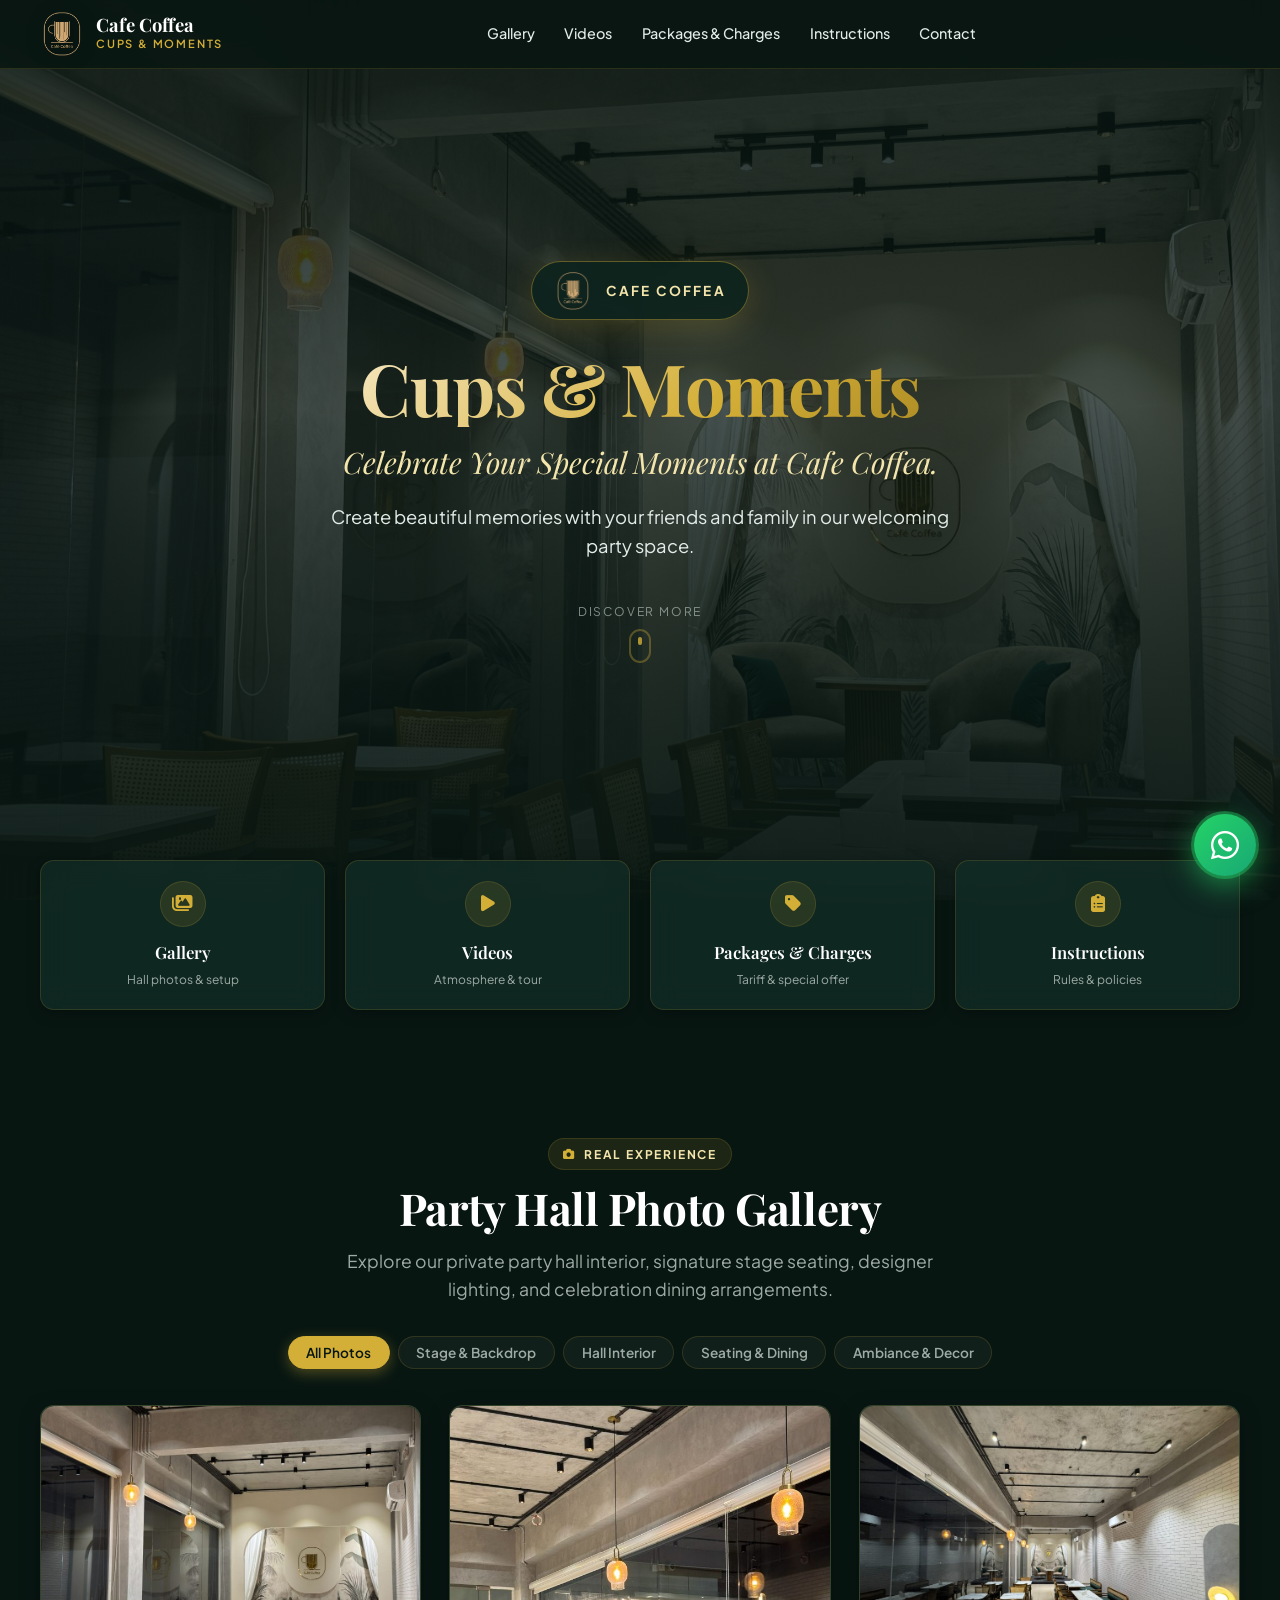
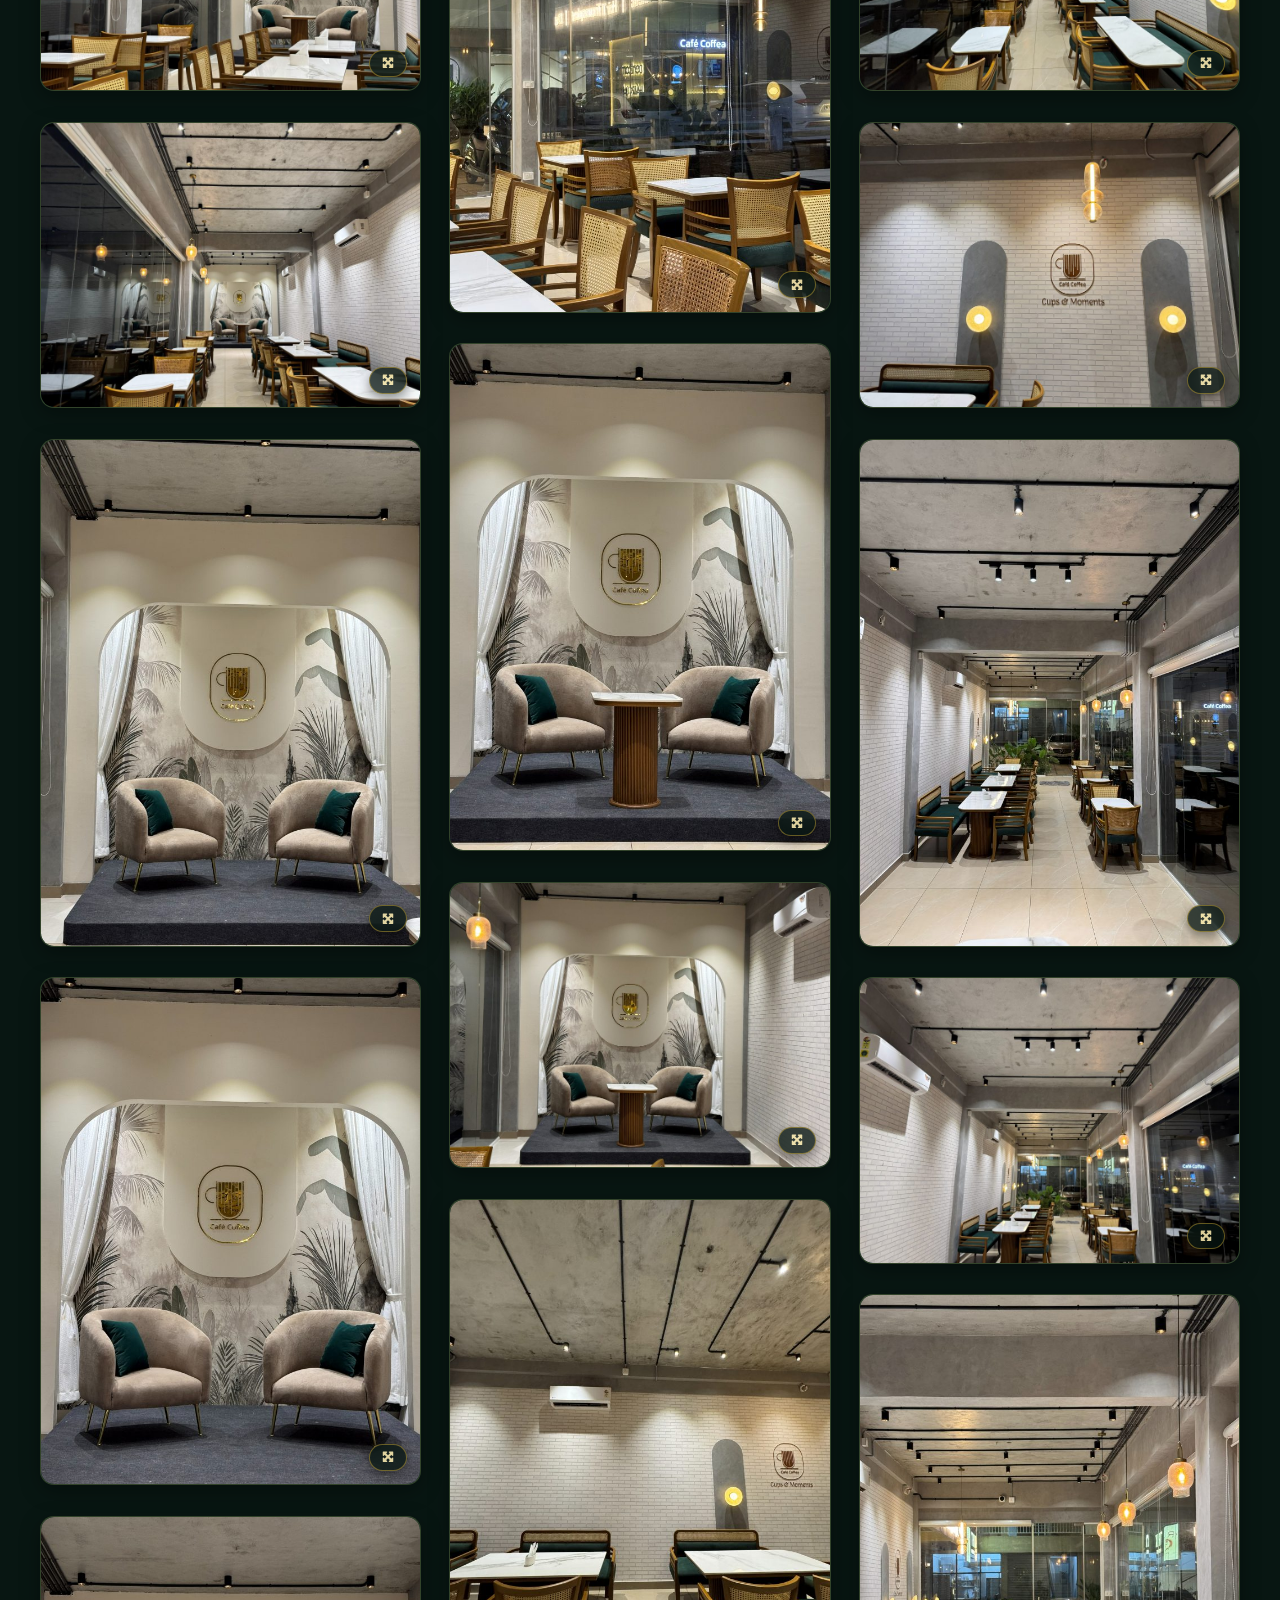
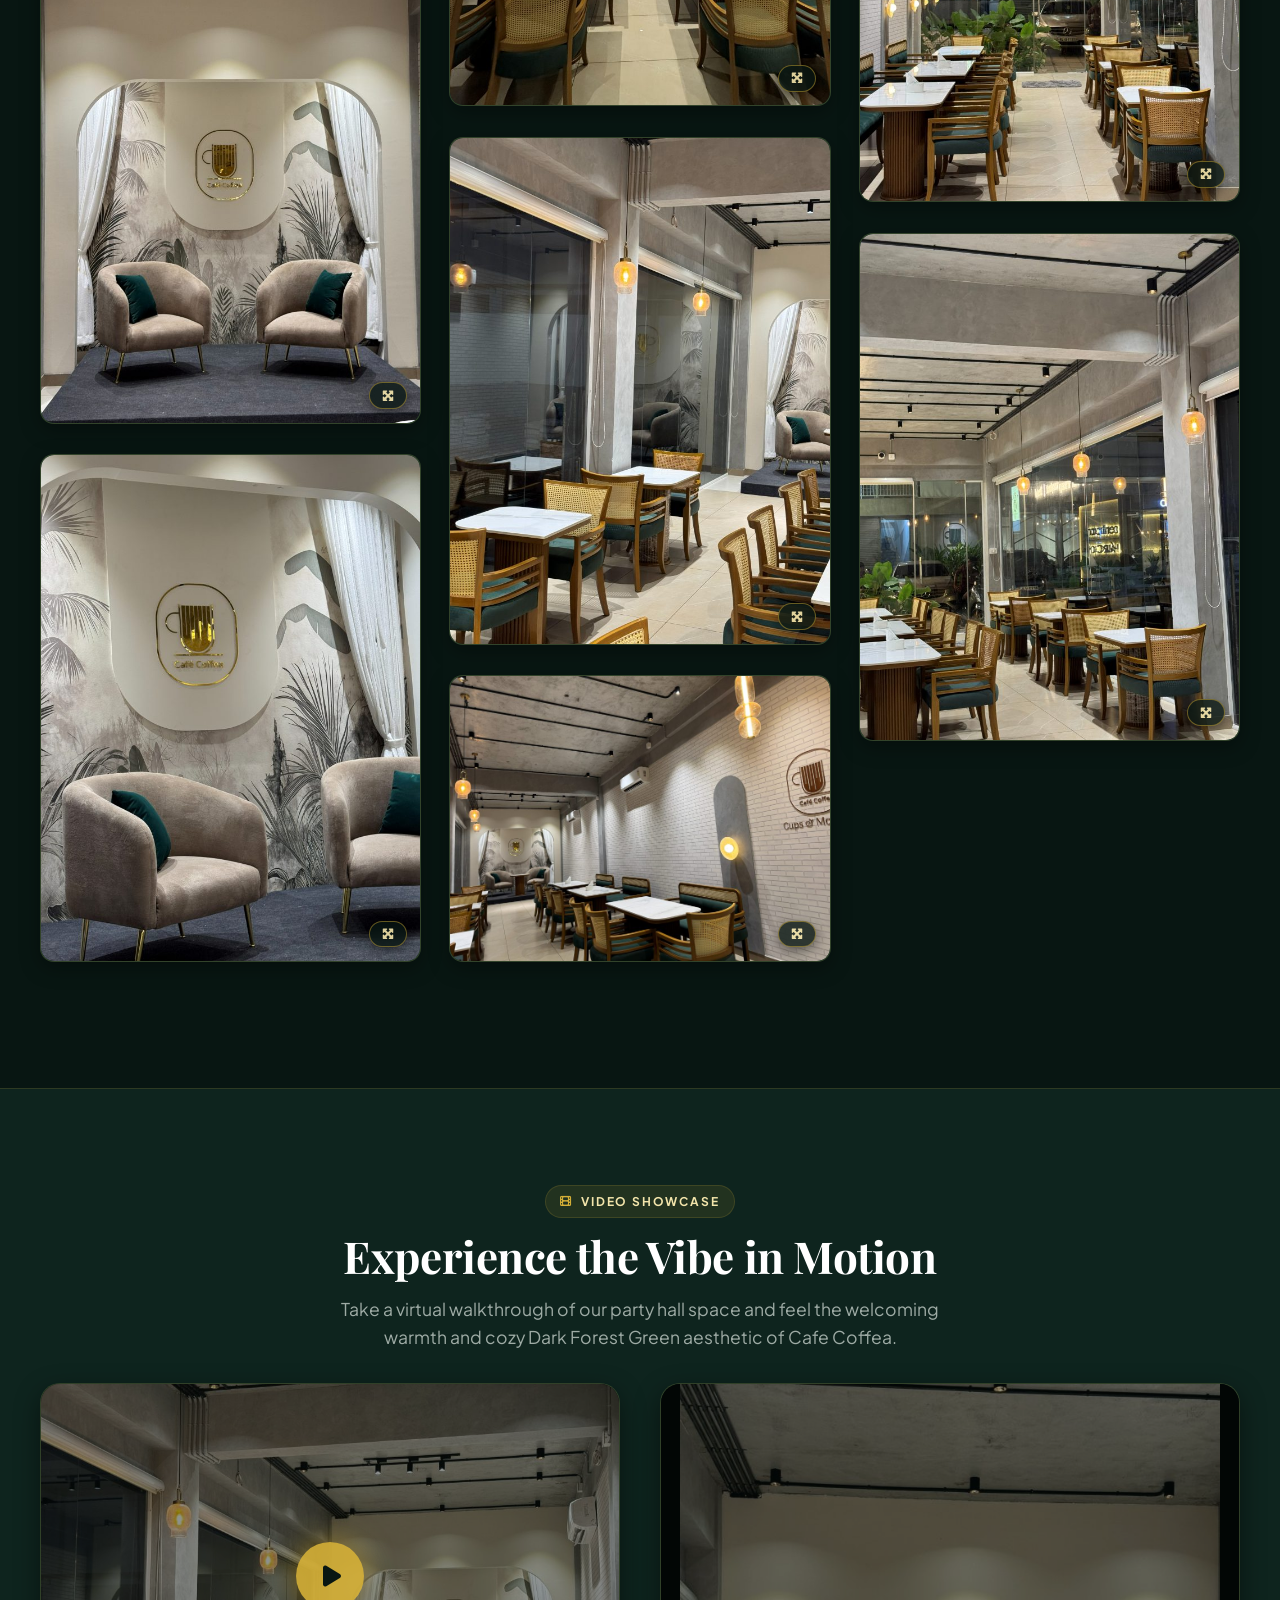
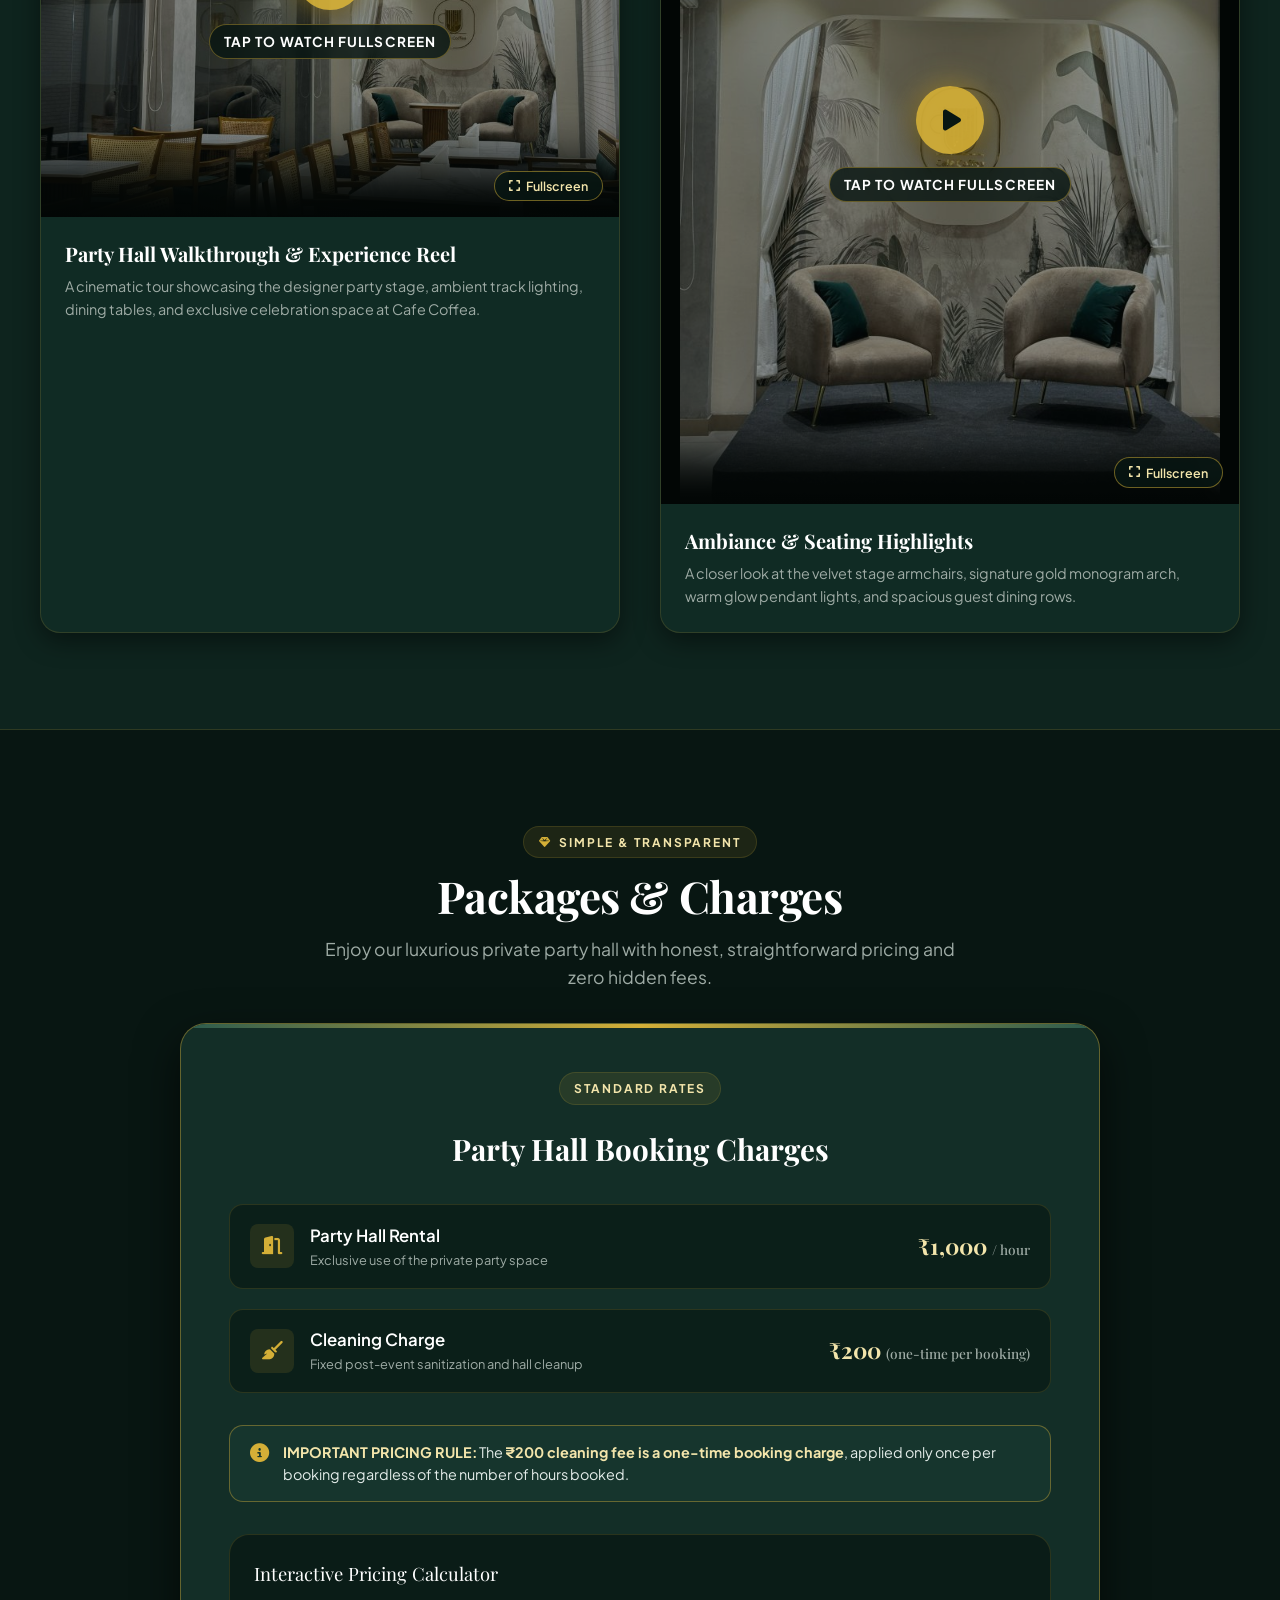
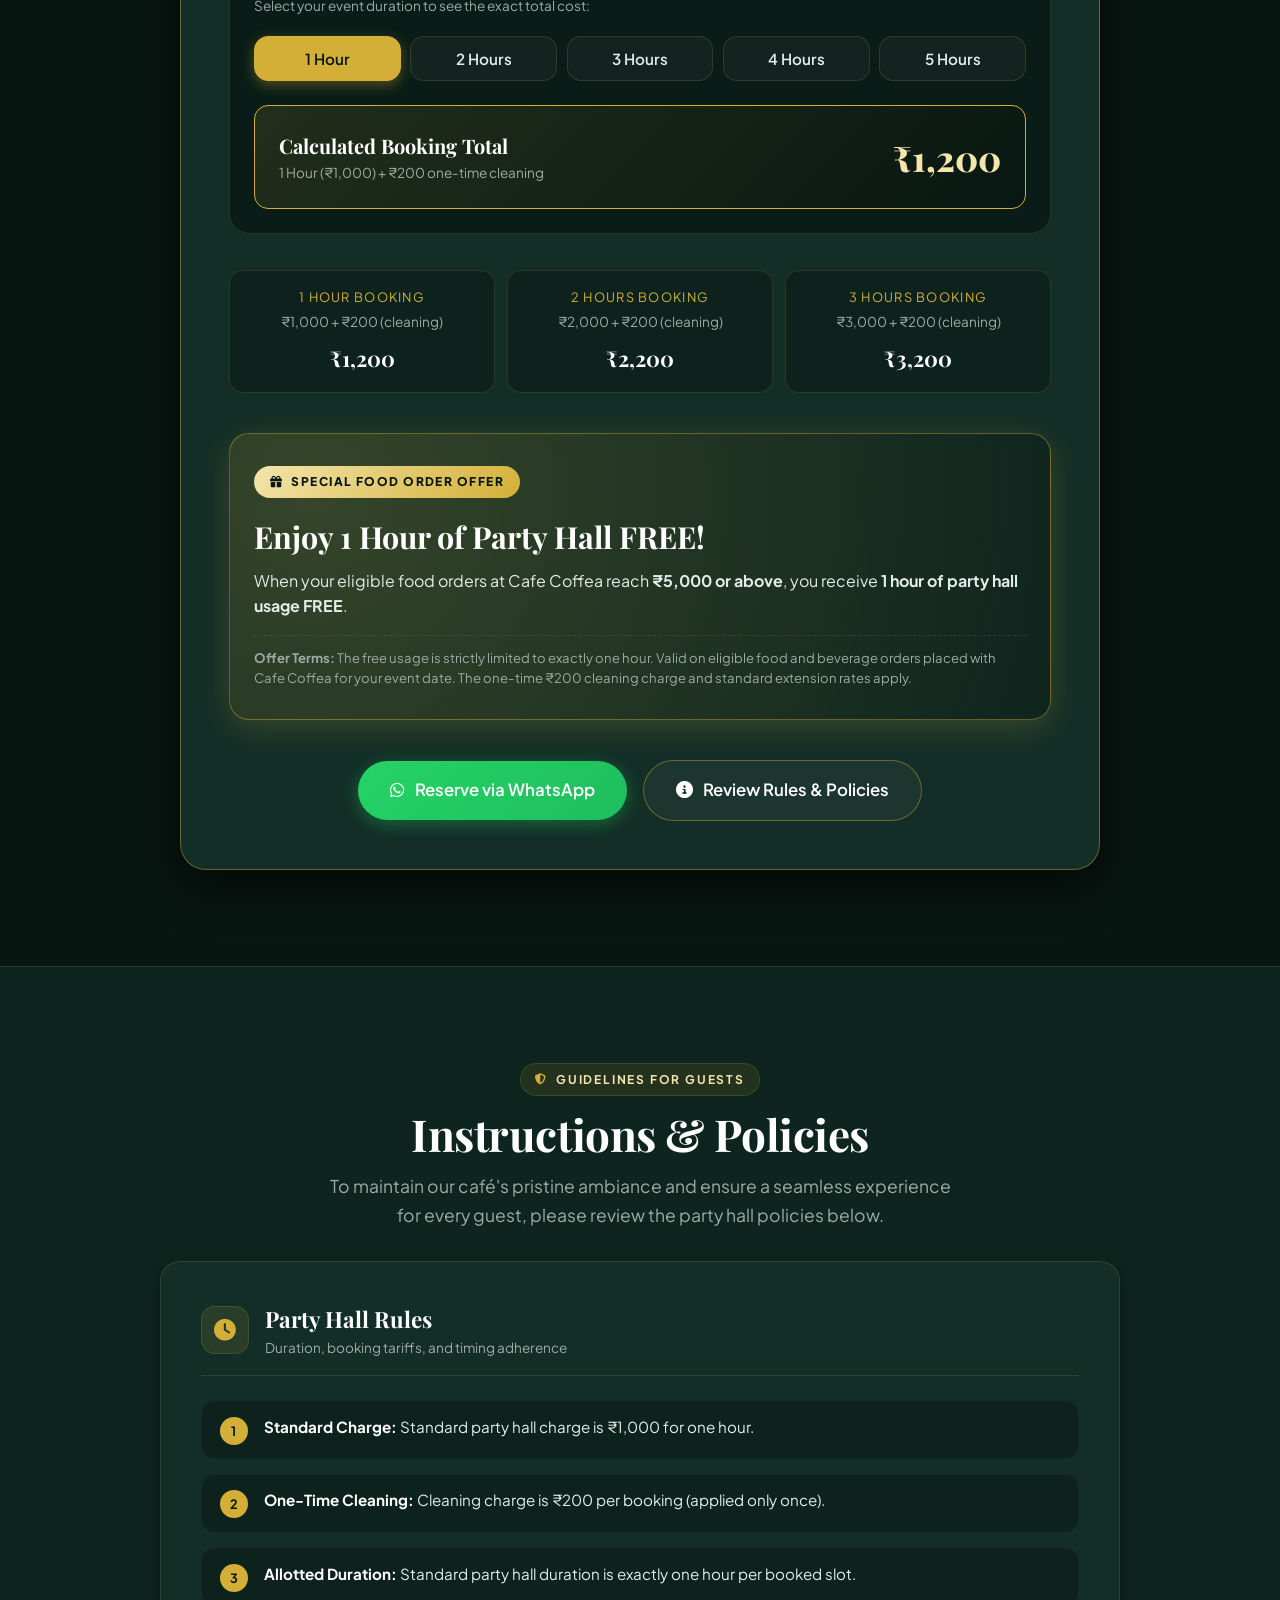
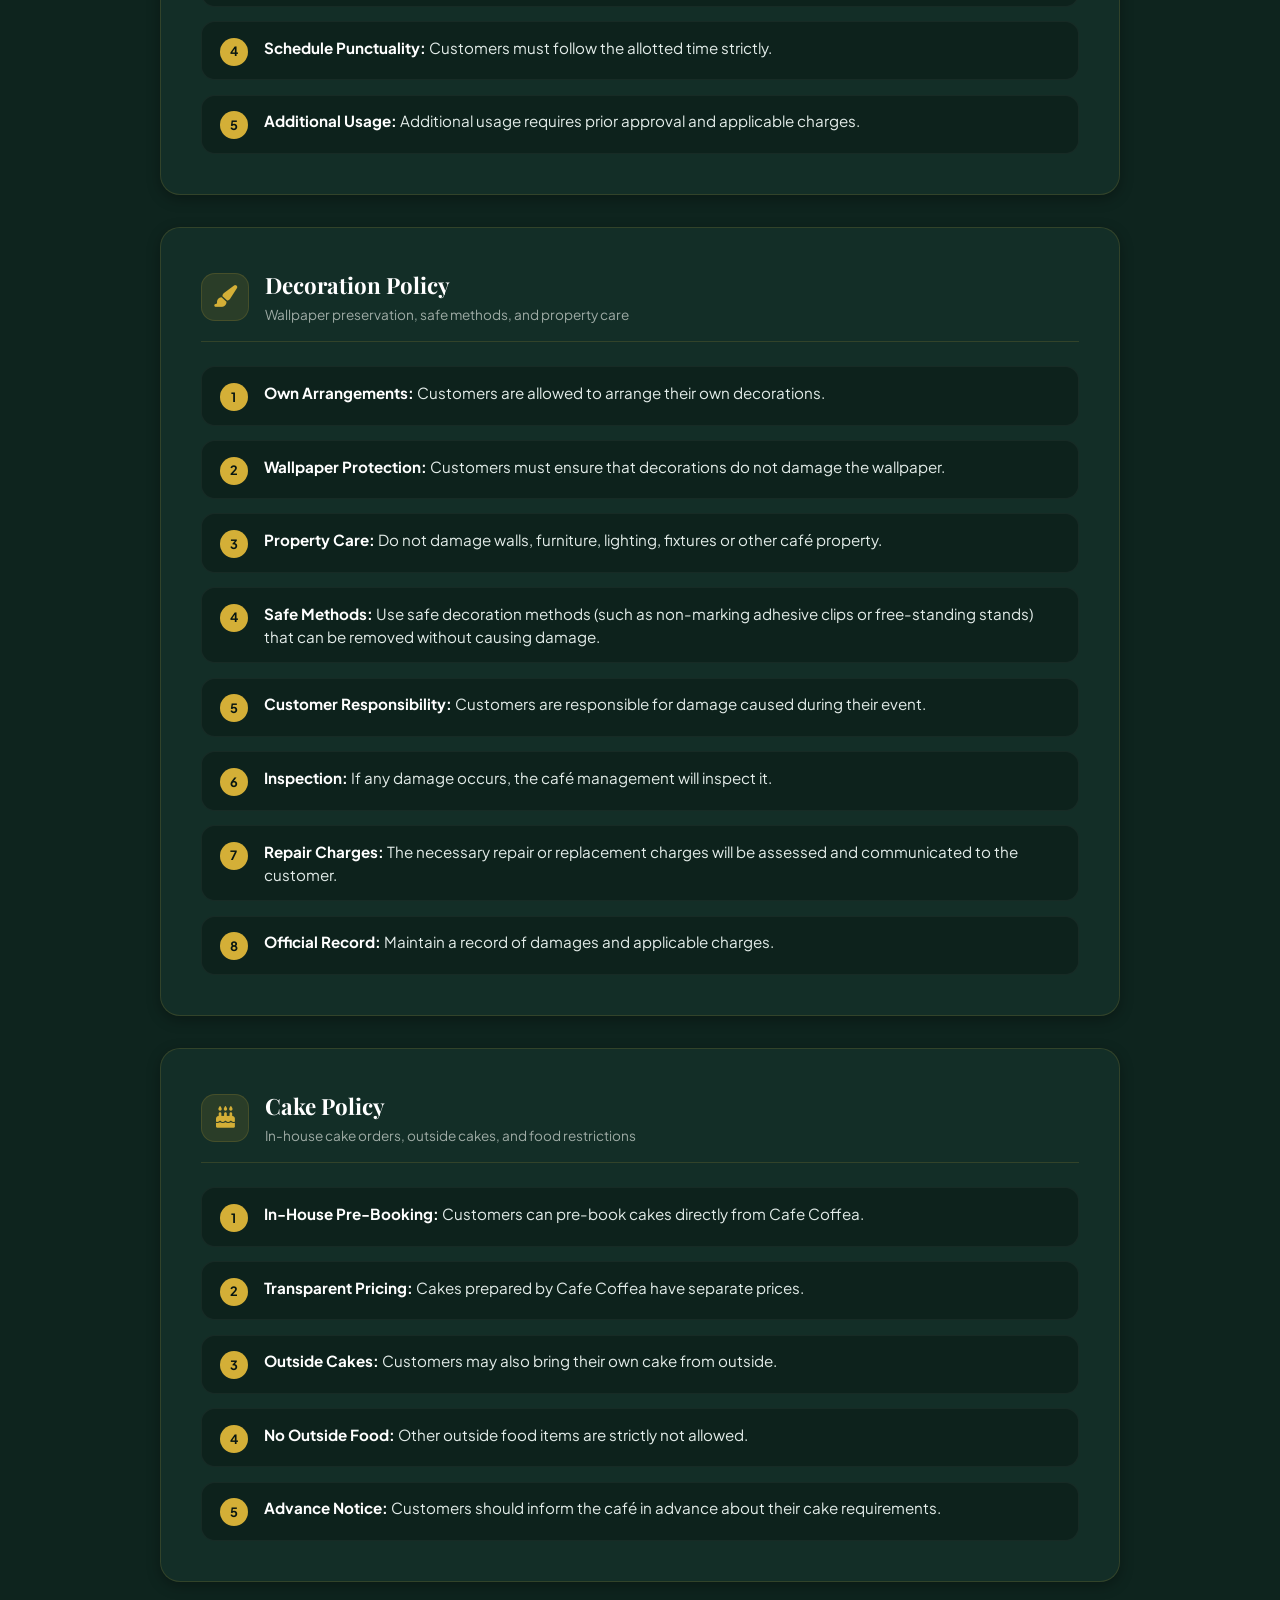
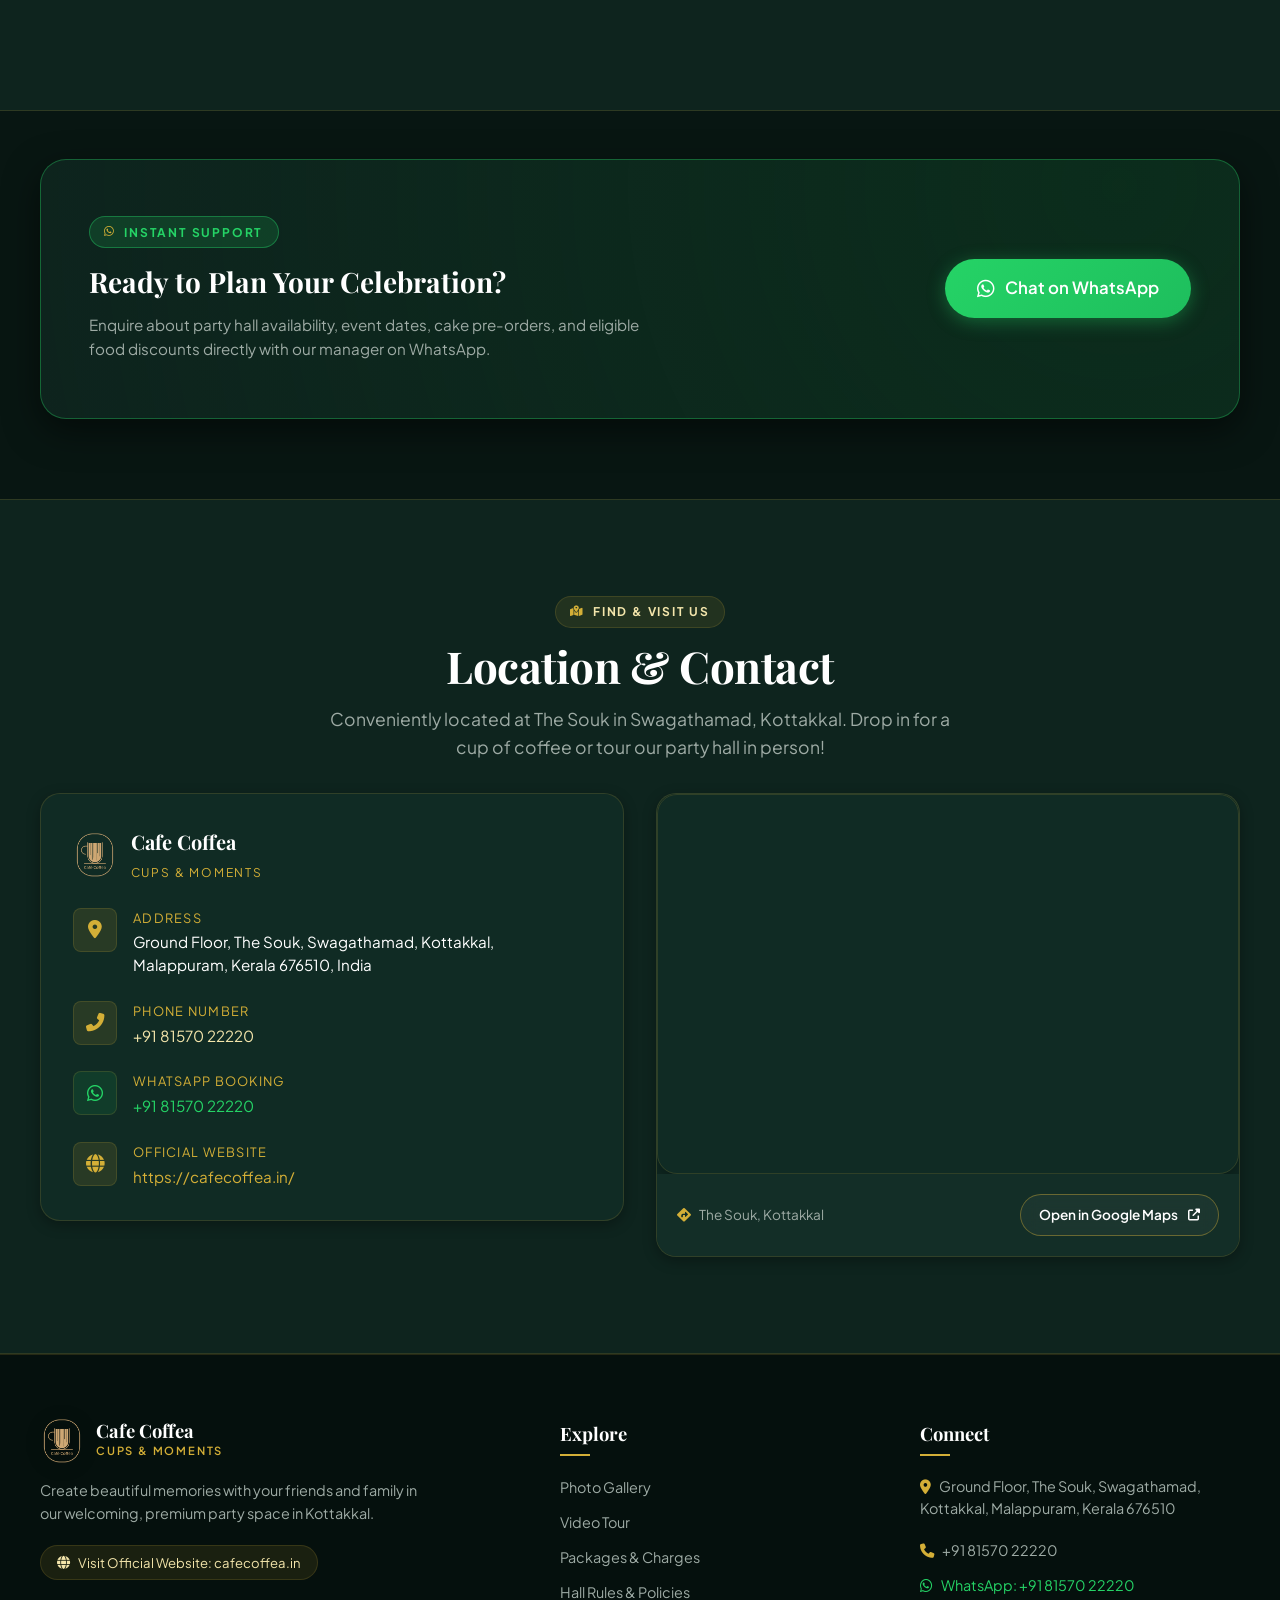
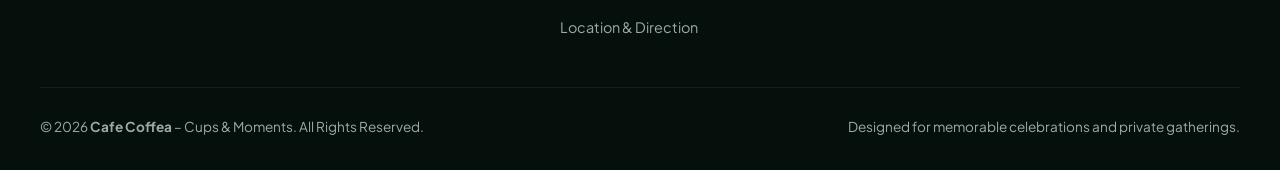
==== commit be26aa7f: "Refine homepage buttons, optimize mobile photography gallery, and enable full-width mobile video ful" ====
--- a/index.html
+++ b/index.html
@@ -50,11 +50,6 @@
             </nav>
 
             <div class="header-actions">
-                <a href="https://wa.me/918157022220?text=Hello%20Cafe%20Coffea!%20I%20would%20like%20to%20enquire%20about%20party%20hall%20booking%20at%20Cafe%20Coffea%20%E2%80%93%20Cups%20%26%20Moments." target="_blank" rel="noopener noreferrer" class="btn btn-whatsapp btn-sm d-none-mobile">
-                    <i class="fab fa-whatsapp"></i>
-                    <span>Enquire Now</span>
-                </a>
-
                 <!-- Mobile Hamburger Toggle -->
                 <button type="button" class="mobile-nav-toggle" aria-label="Toggle navigation menu">
                     <span class="hamburger-line"></span>
@@ -118,6 +113,7 @@
         <button class="lightbox-btn lightbox-next" aria-label="Next Image">
             <i class="fas fa-chevron-right"></i>
         </button>
+        <div class="lightbox-counter" id="lightbox-counter">1 / 18</div>
         <div class="lightbox-content-wrap">
             <img src="" alt="Enlarged cafe photograph" class="lightbox-img">
         </div>
@@ -145,18 +141,6 @@
             <!-- Description -->
             <p class="hero-description">Create beautiful memories with your friends and family in our welcoming party space.</p>
 
-            <!-- Two Call To Action Buttons -->
-            <div class="hero-cta-group">
-                <a href="#gallery" class="btn btn-primary btn-lg">
-                    <i class="fas fa-sparkles"></i>
-                    <span>Explore Our Party Hall</span>
-                </a>
-                <a href="https://wa.me/918157022220?text=Hello%20Cafe%20Coffea!%20I%20would%20like%20to%20enquire%20about%20party%20hall%20booking%20at%20Cafe%20Coffea%20%E2%80%93%20Cups%20%26%20Moments." target="_blank" rel="noopener noreferrer" class="btn btn-whatsapp btn-lg">
-                    <i class="fab fa-whatsapp"></i>
-                    <span>Enquire Now</span>
-                </a>
-            </div>
-
             <!-- Mouse Scroll Indicator -->
             <a href="#quick-nav" class="hero-scroll-indicator" aria-label="Scroll to content">
                 <span>Discover More</span>
@@ -373,10 +357,20 @@
                 <!-- Video 1: Party Hall Experience Reel -->
                 <div class="video-card">
                     <div class="video-player-container">
-                        <video class="video-element" controls playsinline preload="metadata" poster="assets/images/thumbs/IMG_1994.jpg">
+                        <video class="video-element" controls playsinline webkit-playsinline x5-playsinline preload="metadata" poster="assets/images/thumbs/IMG_1994.jpg">
                             <source src="assets/videos/cafecoffe_hall_v2_reel.mp4" type="video/mp4">
                             Your browser does not support HTML5 video.
                         </video>
+                        <div class="video-play-overlay">
+                            <div class="play-btn-circle">
+                                <i class="fas fa-play"></i>
+                            </div>
+                            <span class="play-btn-label">Tap to Watch Fullscreen</span>
+                        </div>
+                        <button class="video-fs-btn" type="button" aria-label="Watch Fullscreen">
+                            <i class="fas fa-expand"></i>
+                            <span>Fullscreen</span>
+                        </button>
                     </div>
                     <div class="video-card-body">
                         <h3 class="video-title">Party Hall Walkthrough & Experience Reel</h3>
@@ -387,11 +381,21 @@
                 <!-- Video 2: Hall Interior & Atmosphere Tour -->
                 <div class="video-card">
                     <div class="video-player-container">
-                        <video class="video-element" controls playsinline preload="metadata" poster="assets/images/thumbs/IMG_1961.jpg">
+                        <video class="video-element" controls playsinline webkit-playsinline x5-playsinline preload="metadata" poster="assets/images/thumbs/IMG_1961.jpg">
                             <source src="assets/videos/IMG_2079.MOV" type="video/mp4">
                             <source src="assets/videos/IMG_2079.MOV" type="video/quicktime">
                             Your browser does not support HTML5 video.
                         </video>
+                        <div class="video-play-overlay">
+                            <div class="play-btn-circle">
+                                <i class="fas fa-play"></i>
+                            </div>
+                            <span class="play-btn-label">Tap to Watch Fullscreen</span>
+                        </div>
+                        <button class="video-fs-btn" type="button" aria-label="Watch Fullscreen">
+                            <i class="fas fa-expand"></i>
+                            <span>Fullscreen</span>
+                        </button>
                     </div>
                     <div class="video-card-body">
                         <h3 class="video-title">Ambiance & Seating Highlights</h3>
@@ -897,3 +901,4 @@
     <script src="assets/js/main.js"></script>
 </body>
 </html>
+
--- a/assets/css/style.css
+++ b/assets/css/style.css
@@ -769,87 +769,96 @@
     box-shadow: 0 4px 14px rgba(212, 175, 55, 0.35);
 }
 
+/* Beautiful Responsive Gallery Showcase (Masonry Columns: No unwanted cropping) */
 .gallery-grid {
-    display: grid;
-    grid-template-columns: repeat(1, 1fr);
-    gap: 1rem;
-}
-
-@media (min-width: 540px) {
+    column-count: 1;
+    column-gap: 1.25rem;
+    width: 100%;
+}
+
+@media (min-width: 576px) {
     .gallery-grid {
-        grid-template-columns: repeat(2, 1fr);
-        gap: 1.25rem;
-    }
-}
-
-@media (min-width: 900px) {
+        column-count: 2;
+        column-gap: 1.5rem;
+    }
+}
+
+@media (min-width: 992px) {
     .gallery-grid {
-        grid-template-columns: repeat(3, 1fr);
-        gap: 1.5rem;
+        column-count: 3;
+        column-gap: 1.75rem;
     }
 }
 
 .gallery-card {
+    break-inside: avoid;
+    -webkit-column-break-inside: avoid;
+    page-break-inside: avoid;
+    margin-bottom: 1.5rem;
+    display: inline-block;
+    width: 100%;
     position: relative;
-    border-radius: var(--radius-md);
+    border-radius: 14px;
     overflow: hidden;
     background: var(--color-bg-surface-elevated);
     border: 1px solid var(--border-subtle);
     cursor: pointer;
-    aspect-ratio: 4 / 3;
-    transition: all var(--transition-smooth);
-    box-shadow: var(--shadow-sm);
+    transition: transform var(--transition-smooth), border-color var(--transition-smooth), box-shadow var(--transition-smooth);
+    box-shadow: 0 6px 20px rgba(0, 0, 0, 0.35);
 }
 
 .gallery-card:hover {
-    transform: translateY(-4px) scale(1.01);
-    border-color: var(--border-highlight);
-    box-shadow: var(--shadow-gold);
+    transform: translateY(-5px);
+    border-color: rgba(212, 175, 55, 0.6);
+    box-shadow: 0 12px 30px rgba(0, 0, 0, 0.5), 0 0 20px rgba(212, 175, 55, 0.25);
 }
 
 .gallery-img {
     width: 100%;
-    height: 100%;
+    height: auto;
+    display: block;
     object-fit: cover;
+    border-radius: 13px;
     transition: transform var(--transition-smooth);
 }
 
 .gallery-card:hover .gallery-img {
-    transform: scale(1.05);
+    transform: scale(1.025);
 }
 
 .gallery-zoom-badge {
     position: absolute;
-    top: 0.85rem;
+    bottom: 0.85rem;
     right: 0.85rem;
-    width: 36px;
-    height: 36px;
+    padding: 0.4rem 0.75rem;
     border-radius: var(--radius-full);
-    background: rgba(8, 22, 18, 0.8);
-    border: 1px solid var(--border-subtle);
+    background: rgba(8, 22, 18, 0.85);
+    border: 1px solid rgba(212, 175, 55, 0.5);
     color: var(--color-gold-light);
     display: flex;
     align-items: center;
-    justify-content: center;
-    font-size: 0.85rem;
+    gap: 0.4rem;
+    font-size: 0.75rem;
+    font-weight: 600;
     backdrop-filter: blur(8px);
-    opacity: 0;
-    transform: scale(0.8);
+    opacity: 0.9;
+    box-shadow: 0 4px 12px rgba(0, 0, 0, 0.5);
     transition: all var(--transition-fast);
 }
 
 .gallery-card:hover .gallery-zoom-badge {
-    opacity: 1;
-    transform: scale(1);
+    background: var(--color-gold);
+    color: #081612;
+    border-color: var(--color-gold);
 }
 
 /* Lightbox Modal */
 .lightbox-modal {
     position: fixed;
     inset: 0;
-    background: rgba(5, 14, 11, 0.96);
-    backdrop-filter: blur(20px);
-    -webkit-backdrop-filter: blur(20px);
+    background: rgba(4, 12, 9, 0.97);
+    backdrop-filter: blur(25px);
+    -webkit-backdrop-filter: blur(25px);
     z-index: 2000;
     display: none;
     align-items: center;
@@ -857,6 +866,7 @@
     padding: 1rem;
     opacity: 0;
     transition: opacity var(--transition-smooth);
+    touch-action: pan-y;
 }
 
 .lightbox-modal.active {
@@ -866,47 +876,70 @@
 
 .lightbox-content-wrap {
     position: relative;
-    max-width: 94vw;
+    max-width: 96vw;
     max-height: 88vh;
     display: flex;
     flex-direction: column;
     align-items: center;
+    justify-content: center;
 }
 
 .lightbox-img {
     max-width: 100%;
-    max-height: 82vh;
+    max-height: 84vh;
     object-fit: contain;
-    border-radius: var(--radius-sm);
-    box-shadow: var(--shadow-lg);
+    border-radius: var(--radius-md);
+    box-shadow: 0 16px 50px rgba(0, 0, 0, 0.85);
     border: 1px solid var(--border-subtle);
+    transition: transform 0.25s ease, opacity 0.25s ease;
+    user-select: none;
+    -webkit-user-select: none;
+}
+
+.lightbox-counter {
+    position: absolute;
+    top: 1.5rem;
+    left: 50%;
+    transform: translateX(-50%);
+    font-size: 0.85rem;
+    font-weight: 600;
+    letter-spacing: 0.08em;
+    color: var(--color-gold);
+    background: rgba(14, 36, 30, 0.85);
+    border: 1px solid var(--border-subtle);
+    padding: 0.35rem 1rem;
+    border-radius: var(--radius-full);
+    backdrop-filter: blur(8px);
+    z-index: 2010;
 }
 
 .lightbox-btn {
     position: absolute;
-    width: 48px;
-    height: 48px;
+    width: 50px;
+    height: 50px;
     border-radius: var(--radius-full);
-    background: rgba(14, 36, 30, 0.85);
+    background: rgba(14, 36, 30, 0.88);
     border: 1px solid var(--border-highlight);
     color: var(--color-gold);
     display: flex;
     align-items: center;
     justify-content: center;
-    font-size: 1.15rem;
+    font-size: 1.25rem;
     cursor: pointer;
     transition: all var(--transition-fast);
-    z-index: 2010;
-}
-
-.lightbox-btn:hover {
+    z-index: 2020;
+    box-shadow: 0 4px 15px rgba(0, 0, 0, 0.5);
+}
+
+.lightbox-btn:hover, .lightbox-btn:active {
     background: var(--color-gold);
     color: #081612;
+    transform: scale(1.08);
 }
 
 .lightbox-close {
-    top: 1.5rem;
-    right: 1.5rem;
+    top: 1.25rem;
+    right: 1.25rem;
 }
 
 .lightbox-prev {
@@ -915,23 +948,53 @@
     transform: translateY(-50%);
 }
 
+.lightbox-prev:hover, .lightbox-prev:active {
+    transform: translateY(-50%) scale(1.08);
+}
+
 .lightbox-next {
     right: 1rem;
     top: 50%;
     transform: translateY(-50%);
 }
 
-/* --- Video Showcase --- */
+.lightbox-next:hover, .lightbox-next:active {
+    transform: translateY(-50%) scale(1.08);
+}
+
+@media (max-width: 640px) {
+    .lightbox-btn {
+        width: 44px;
+        height: 44px;
+        font-size: 1.1rem;
+    }
+    .lightbox-close {
+        top: 1rem;
+        right: 1rem;
+    }
+    .lightbox-prev {
+        left: 0.5rem;
+    }
+    .lightbox-next {
+        right: 0.5rem;
+    }
+    .lightbox-img {
+        max-height: 80vh;
+    }
+}
+
+/* --- Video Showcase (100% Full Width on Mobile, Zero Cropping, Fullscreen Experience) --- */
 .video-grid {
     display: grid;
     grid-template-columns: 1fr;
-    gap: 1.5rem;
-}
-
-@media (min-width: 768px) {
+    gap: 2.25rem;
+    width: 100%;
+}
+
+@media (min-width: 900px) {
     .video-grid {
         grid-template-columns: repeat(2, 1fr);
-        gap: 2rem;
+        gap: 2.5rem;
     }
 }
 
@@ -944,6 +1007,7 @@
     transition: all var(--transition-smooth);
     display: flex;
     flex-direction: column;
+    width: 100%;
 }
 
 .video-card:hover {
@@ -954,16 +1018,101 @@
 .video-player-container {
     position: relative;
     width: 100%;
-    aspect-ratio: 16 / 9;
     background: #000000;
     overflow: hidden;
+    display: flex;
+    align-items: center;
+    justify-content: center;
+    min-height: 240px;
 }
 
 .video-element {
     width: 100%;
-    height: 100%;
-    object-fit: cover;
-    background: #000;
+    height: auto;
+    max-height: 80vh;
+    display: block;
+    object-fit: contain; /* Preserves exact aspect ratio: NEVER crops or distorts */
+    background: #000000;
+}
+
+/* Play & Fullscreen Overlay */
+.video-play-overlay {
+    position: absolute;
+    inset: 0;
+    background: rgba(5, 15, 12, 0.45);
+    display: flex;
+    flex-direction: column;
+    align-items: center;
+    justify-content: center;
+    gap: 0.85rem;
+    cursor: pointer;
+    transition: opacity 0.3s ease, visibility 0.3s ease;
+    z-index: 5;
+}
+
+.video-play-overlay.hidden {
+    opacity: 0;
+    visibility: hidden;
+    pointer-events: none;
+}
+
+.play-btn-circle {
+    width: 68px;
+    height: 68px;
+    border-radius: var(--radius-full);
+    background: rgba(212, 175, 55, 0.92);
+    color: #081612;
+    display: flex;
+    align-items: center;
+    justify-content: center;
+    font-size: 1.5rem;
+    padding-left: 4px;
+    box-shadow: 0 0 30px rgba(212, 175, 55, 0.65), 0 8px 25px rgba(0, 0, 0, 0.6);
+    transition: transform var(--transition-fast), background var(--transition-fast);
+}
+
+.video-play-overlay:hover .play-btn-circle {
+    transform: scale(1.12);
+    background: #FFDF73;
+}
+
+.play-btn-label {
+    font-size: 0.85rem;
+    font-weight: 700;
+    letter-spacing: 0.08em;
+    text-transform: uppercase;
+    color: #FFFFFF;
+    background: rgba(8, 22, 18, 0.8);
+    padding: 0.35rem 0.9rem;
+    border-radius: var(--radius-full);
+    border: 1px solid rgba(212, 175, 55, 0.4);
+    backdrop-filter: blur(6px);
+}
+
+.video-fs-btn {
+    position: absolute;
+    bottom: 1rem;
+    right: 1rem;
+    background: rgba(8, 22, 18, 0.85);
+    border: 1px solid rgba(212, 175, 55, 0.5);
+    color: var(--color-gold-light);
+    border-radius: var(--radius-full);
+    padding: 0.4rem 0.85rem;
+    font-size: 0.78rem;
+    font-weight: 600;
+    display: inline-flex;
+    align-items: center;
+    gap: 0.4rem;
+    cursor: pointer;
+    z-index: 6;
+    backdrop-filter: blur(8px);
+    transition: all var(--transition-fast);
+}
+
+.video-fs-btn:hover {
+    background: var(--color-gold);
+    color: #081612;
+    border-color: var(--color-gold);
 }
 
 .video-card-body {
@@ -971,6 +1120,29 @@
     display: flex;
     flex-direction: column;
     flex-grow: 1;
+}
+
+@media (max-width: 640px) {
+    /* 100% Mobile Screen Width Viewing */
+    #videos .container {
+        padding-left: 0.5rem;
+        padding-right: 0.5rem;
+    }
+    .video-card {
+        border-radius: 14px;
+        margin: 0;
+    }
+    .video-element {
+        max-height: 85vh;
+    }
+    .play-btn-circle {
+        width: 60px;
+        height: 60px;
+        font-size: 1.35rem;
+    }
+    .video-card-body {
+        padding: 1.15rem;
+    }
 }
 
 .video-title {
@@ -1451,29 +1623,64 @@
     line-height: 1.6;
 }
 
-/* Floating WhatsApp Button on Mobile */
+/* Floating WhatsApp Button (Circular Green Button at Bottom-Right Corner) */
 .floating-whatsapp {
     position: fixed;
-    bottom: 1.5rem;
-    right: 1.5rem;
-    width: 60px;
-    height: 60px;
-    border-radius: var(--radius-full);
+    bottom: 24px;
+    right: 24px;
+    width: 62px;
+    height: 62px;
+    border-radius: 50%;
     background: linear-gradient(135deg, #25D366 0%, #128C7E 100%);
     color: #FFFFFF;
     display: flex;
     align-items: center;
     justify-content: center;
-    font-size: 1.85rem;
-    box-shadow: 0 8px 25px rgba(37, 211, 102, 0.5);
-    z-index: 999;
+    font-size: 2rem;
+    box-shadow: 0 8px 30px rgba(37, 211, 102, 0.6);
+    z-index: 1500;
     transition: transform var(--transition-fast), box-shadow var(--transition-fast);
 }
 
+.floating-whatsapp::before {
+    content: '';
+    position: absolute;
+    inset: -3px;
+    border-radius: 50%;
+    background: rgba(37, 211, 102, 0.4);
+    z-index: -1;
+    animation: pulseWhatsapp 2.4s infinite;
+}
+
+@keyframes pulseWhatsapp {
+    0% {
+        transform: scale(0.95);
+        opacity: 0.8;
+    }
+    70% {
+        transform: scale(1.35);
+        opacity: 0;
+    }
+    100% {
+        transform: scale(0.95);
+        opacity: 0;
+    }
+}
+
 .floating-whatsapp:hover, .floating-whatsapp:active {
-    transform: scale(1.08) translateY(-3px);
-    box-shadow: 0 12px 30px rgba(37, 211, 102, 0.7);
+    transform: scale(1.1) translateY(-3px);
+    box-shadow: 0 12px 35px rgba(37, 211, 102, 0.85);
     color: #FFFFFF;
+}
+
+@media (max-width: 480px) {
+    .floating-whatsapp {
+        bottom: 18px;
+        right: 18px;
+        width: 56px;
+        height: 56px;
+        font-size: 1.85rem;
+    }
 }
 
 /* --- Contact & Location Section --- */
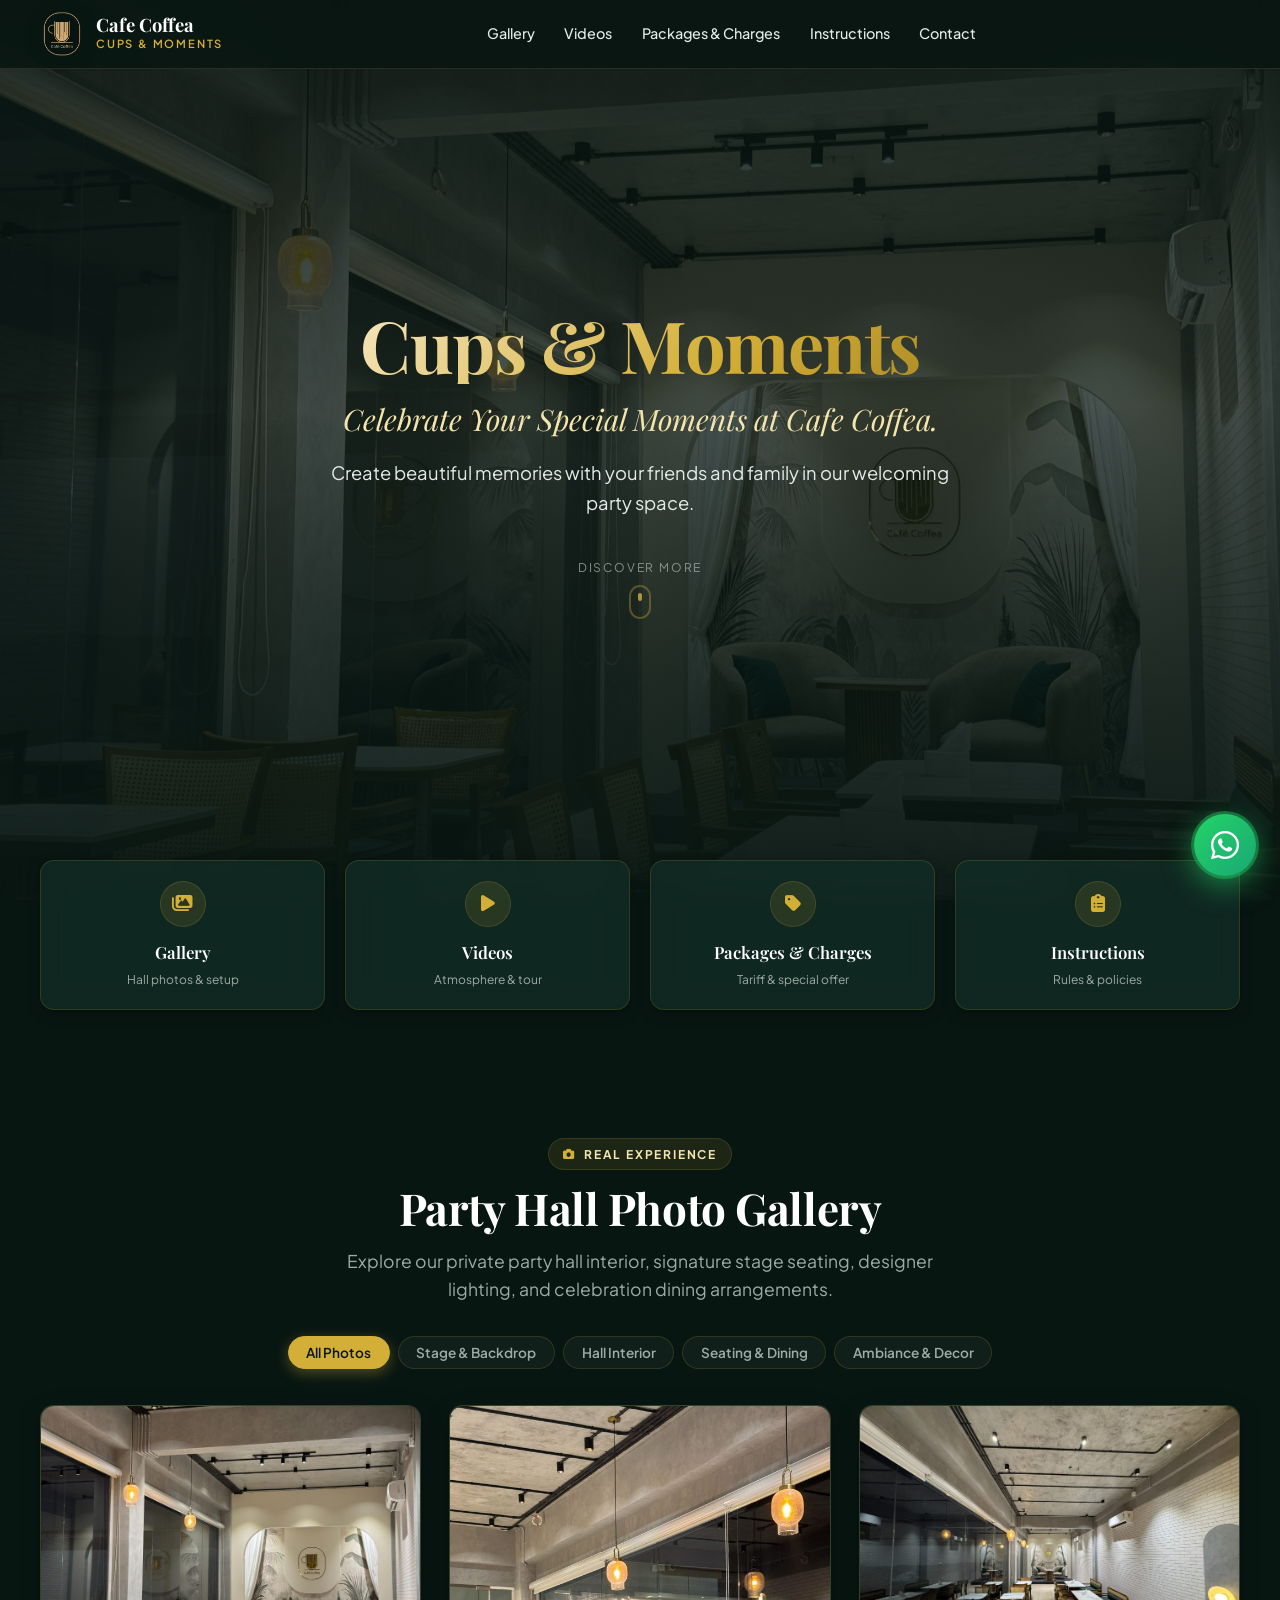
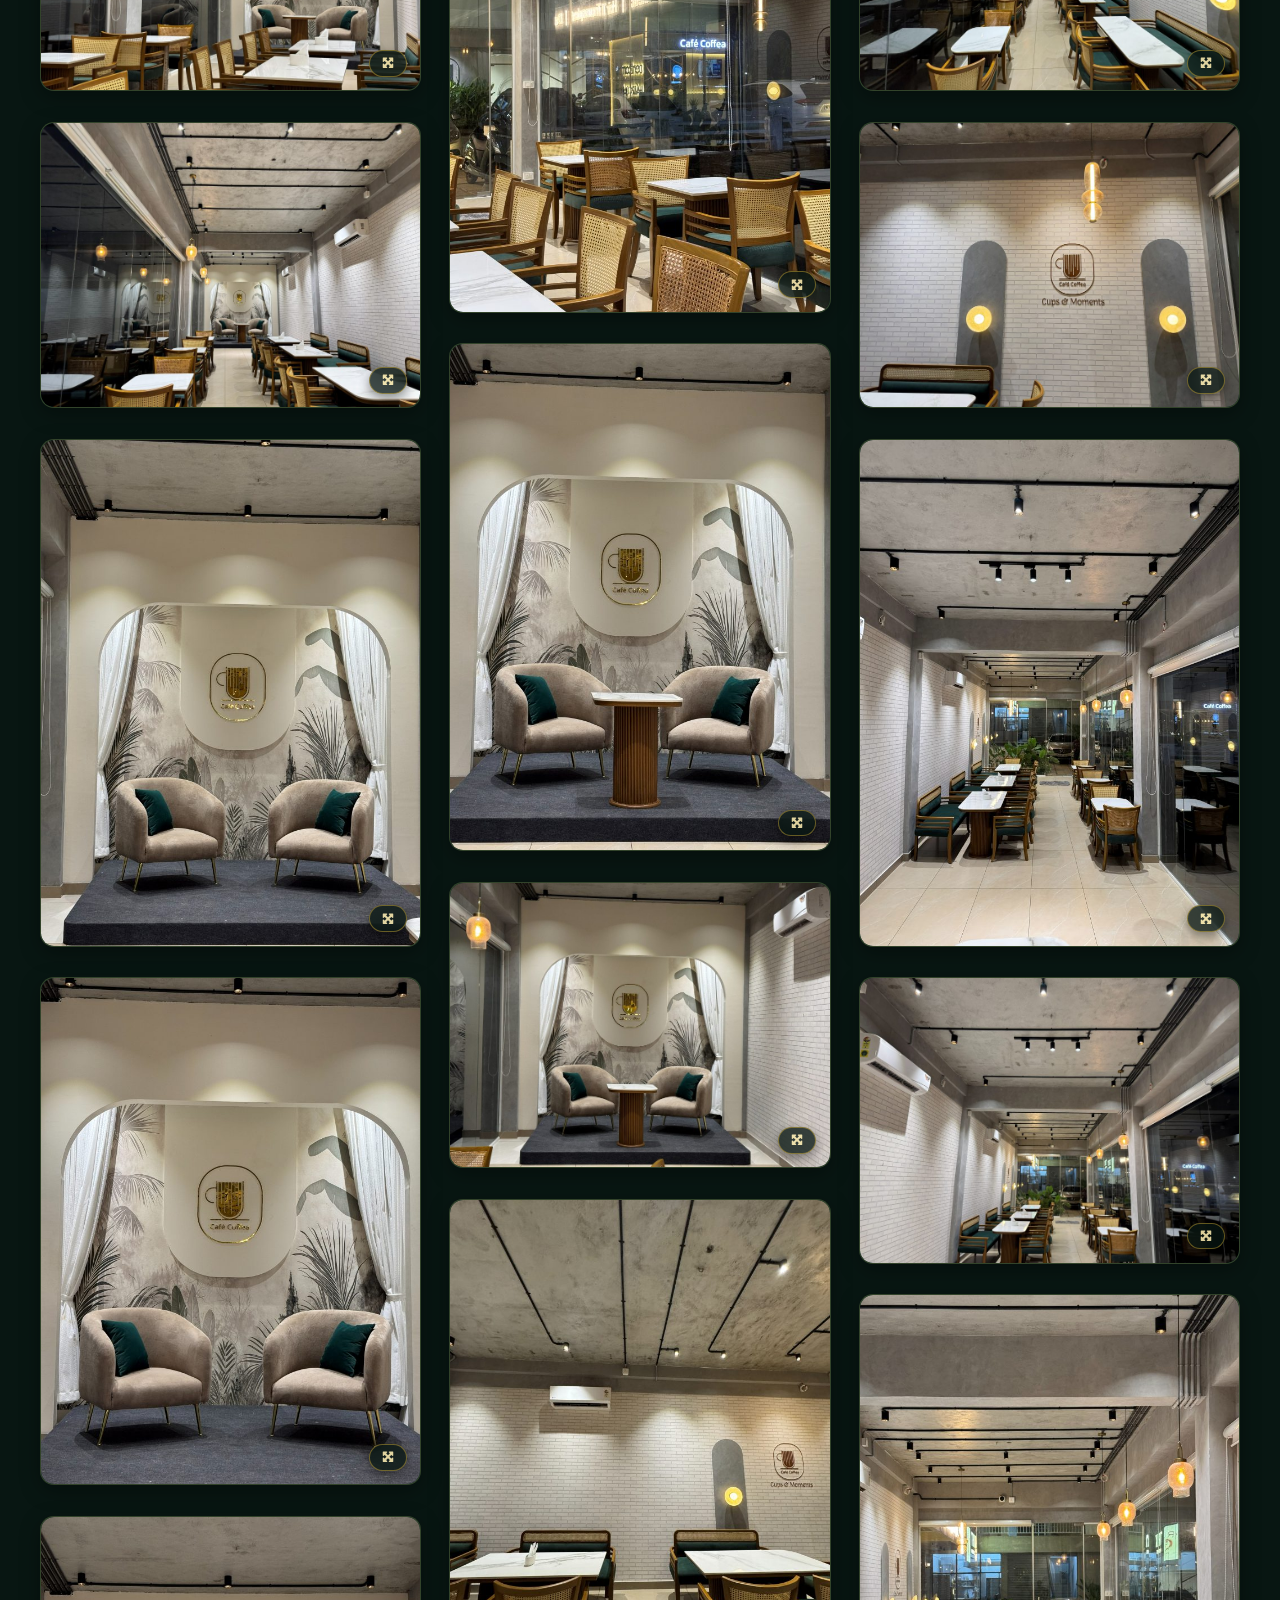
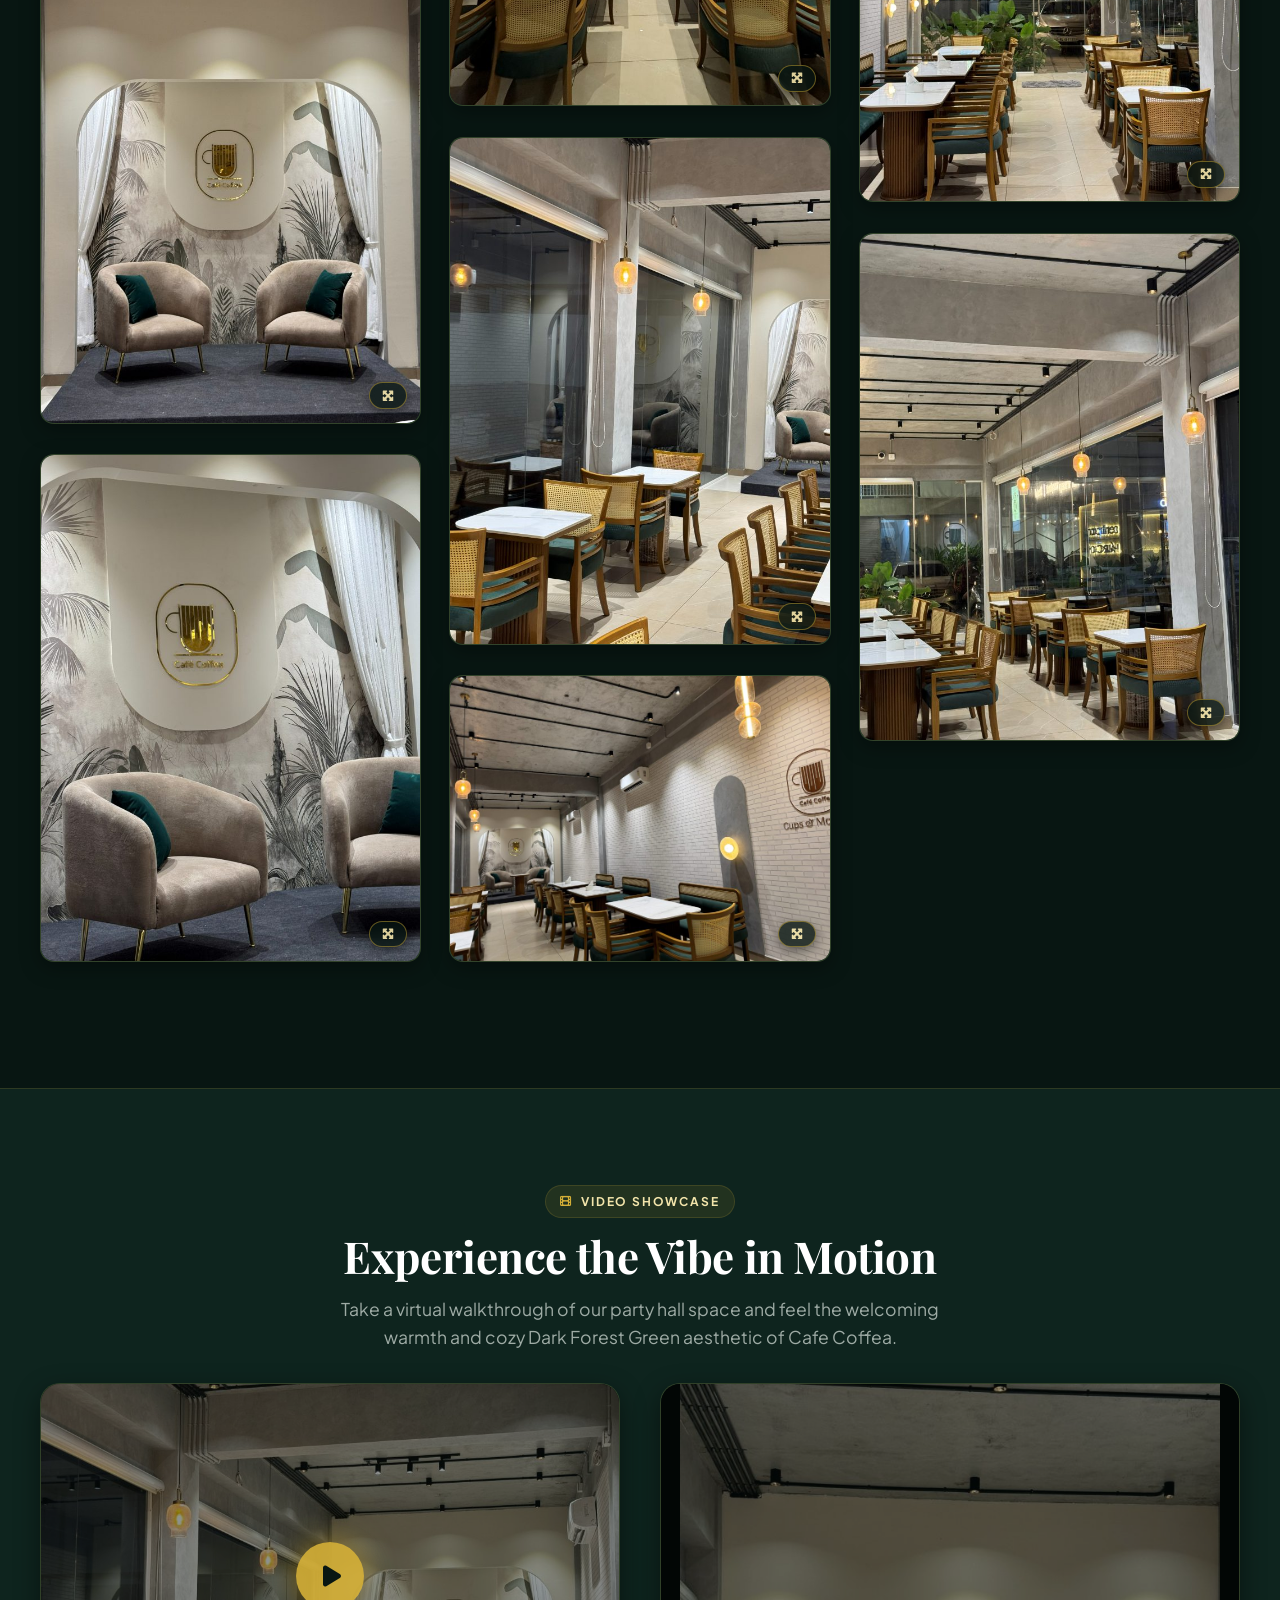
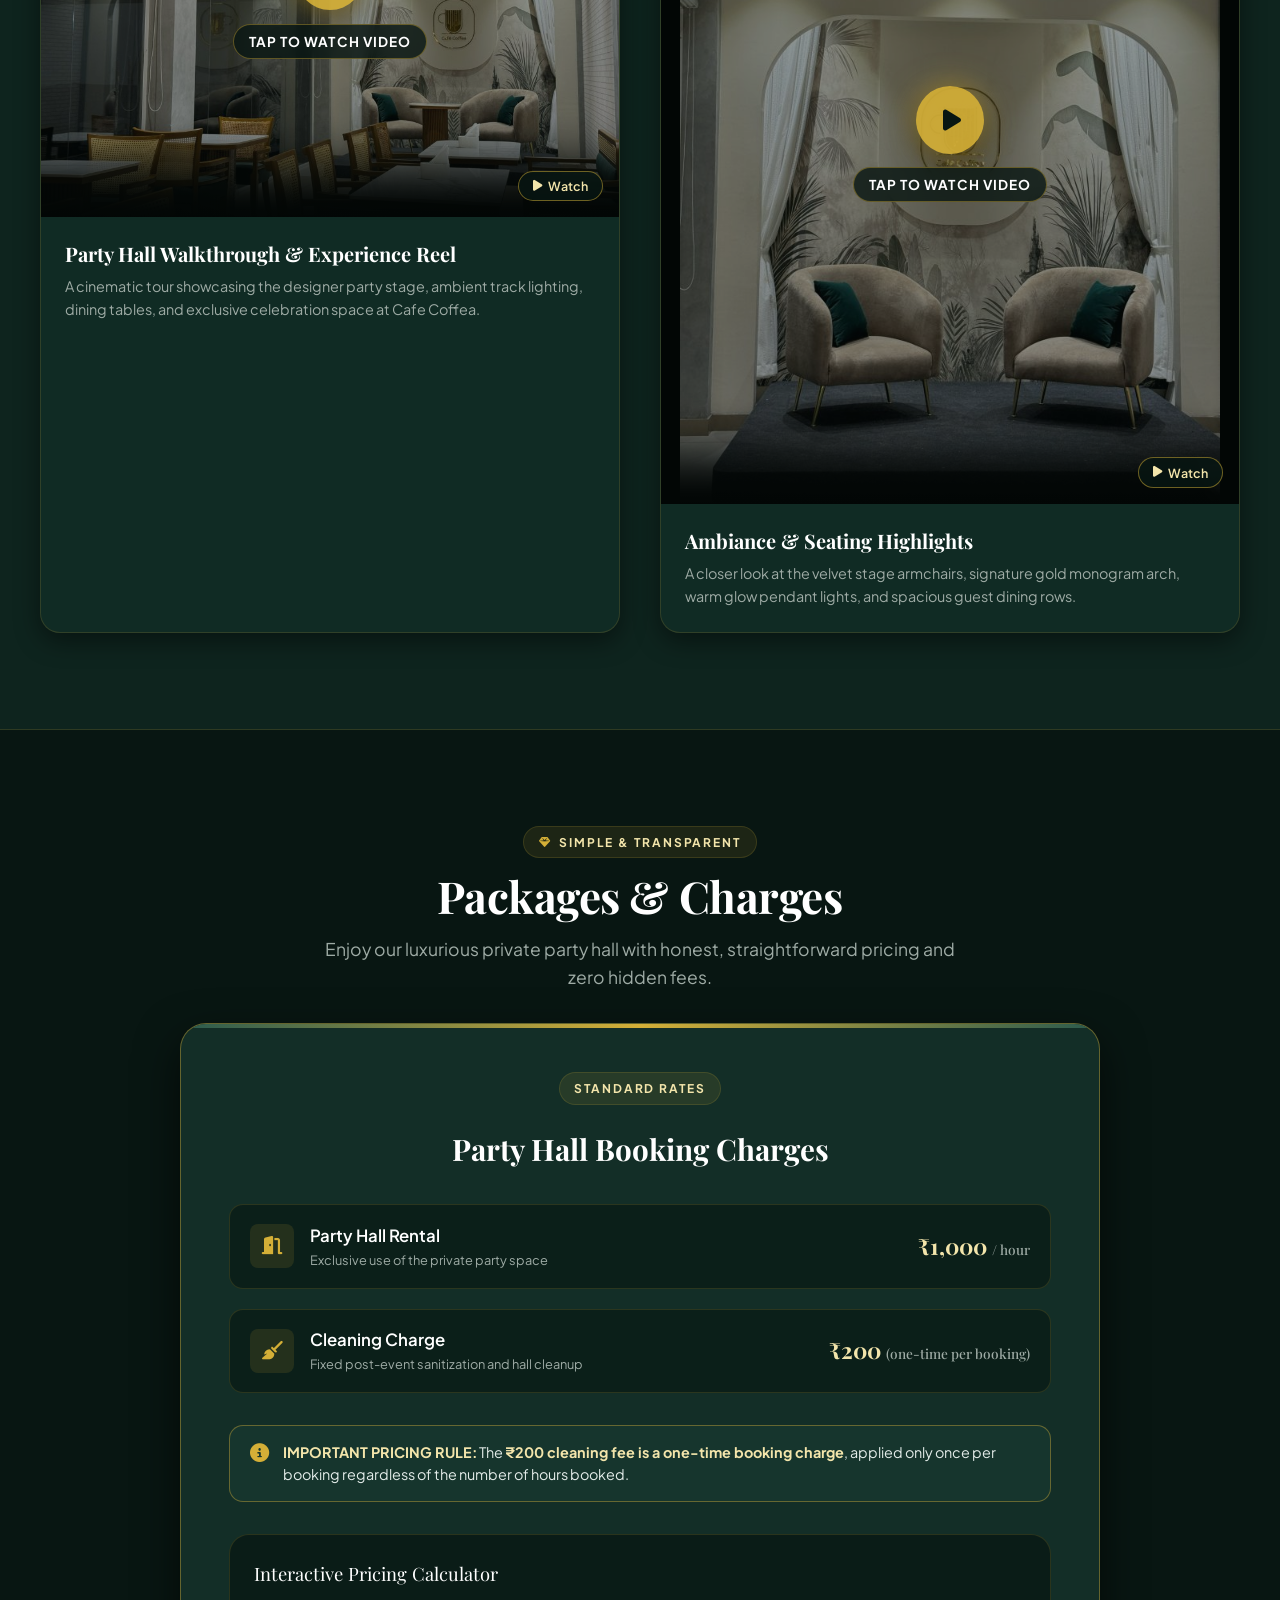
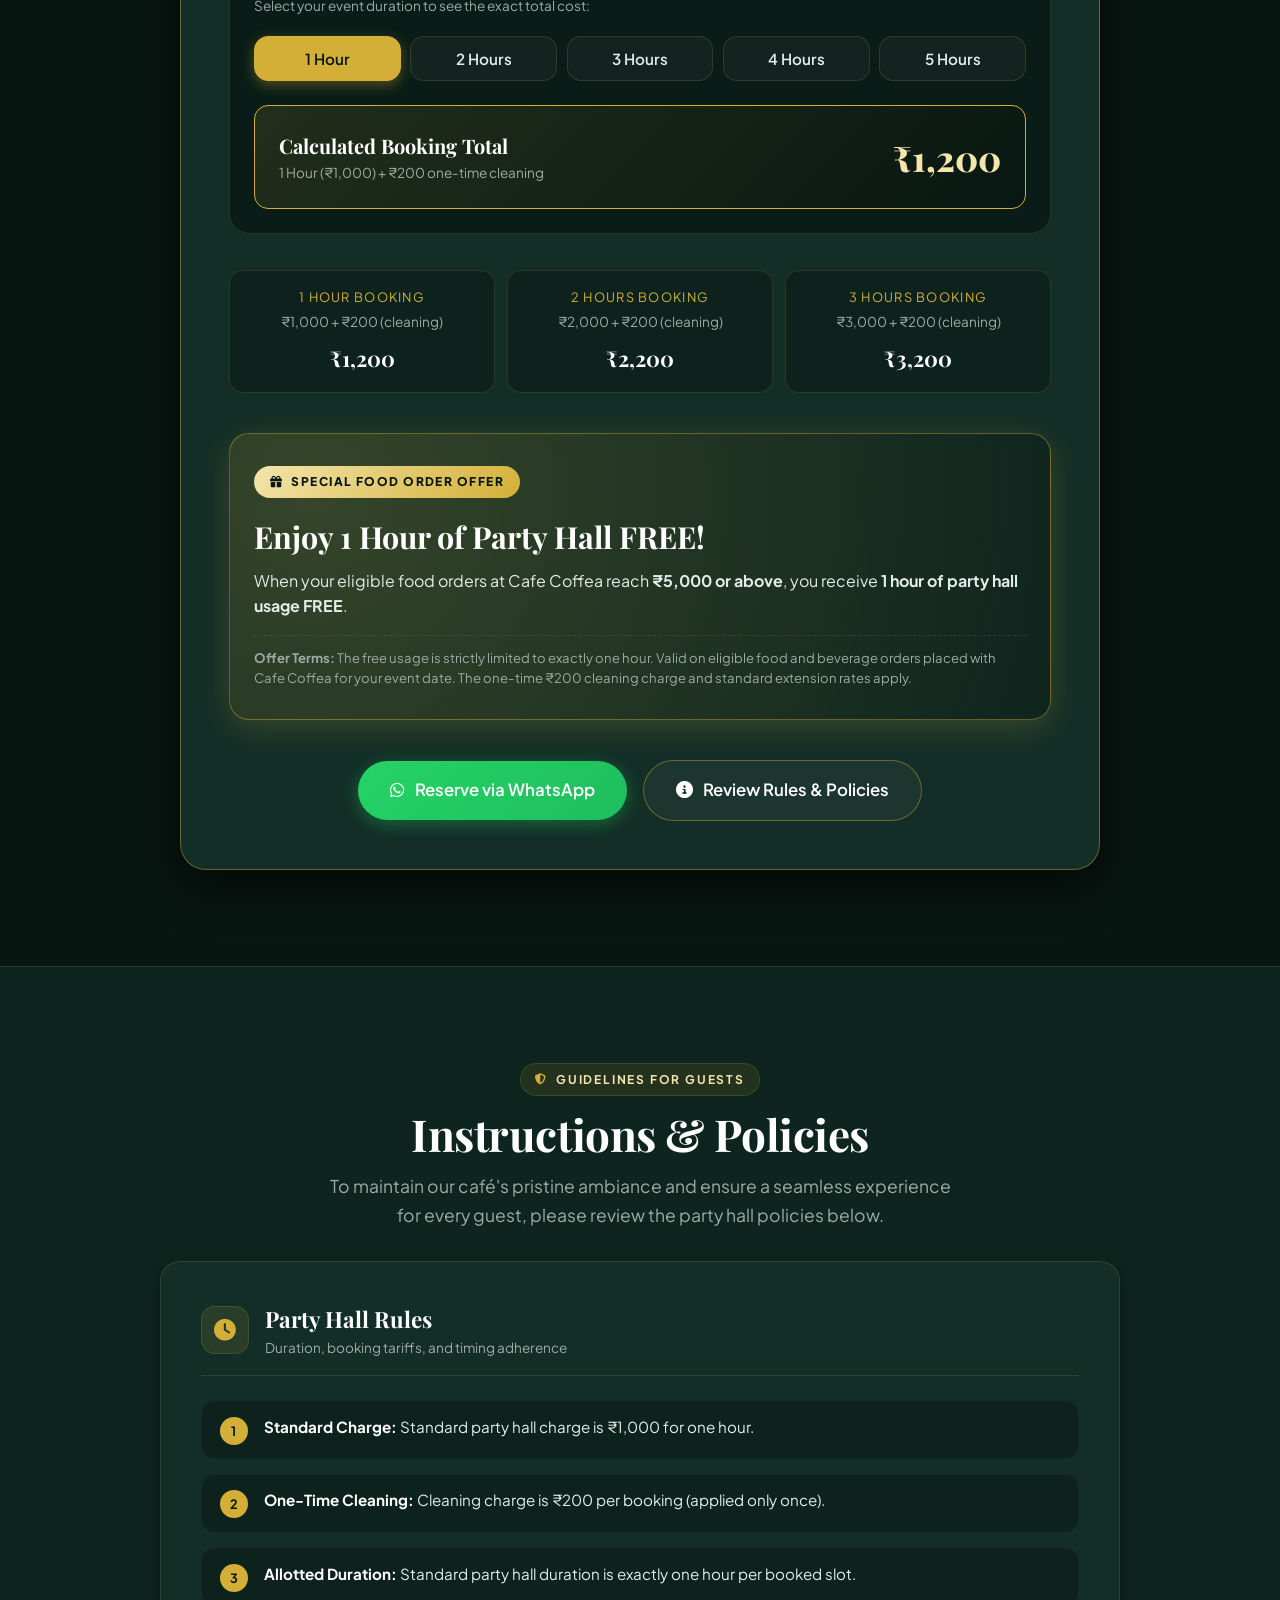
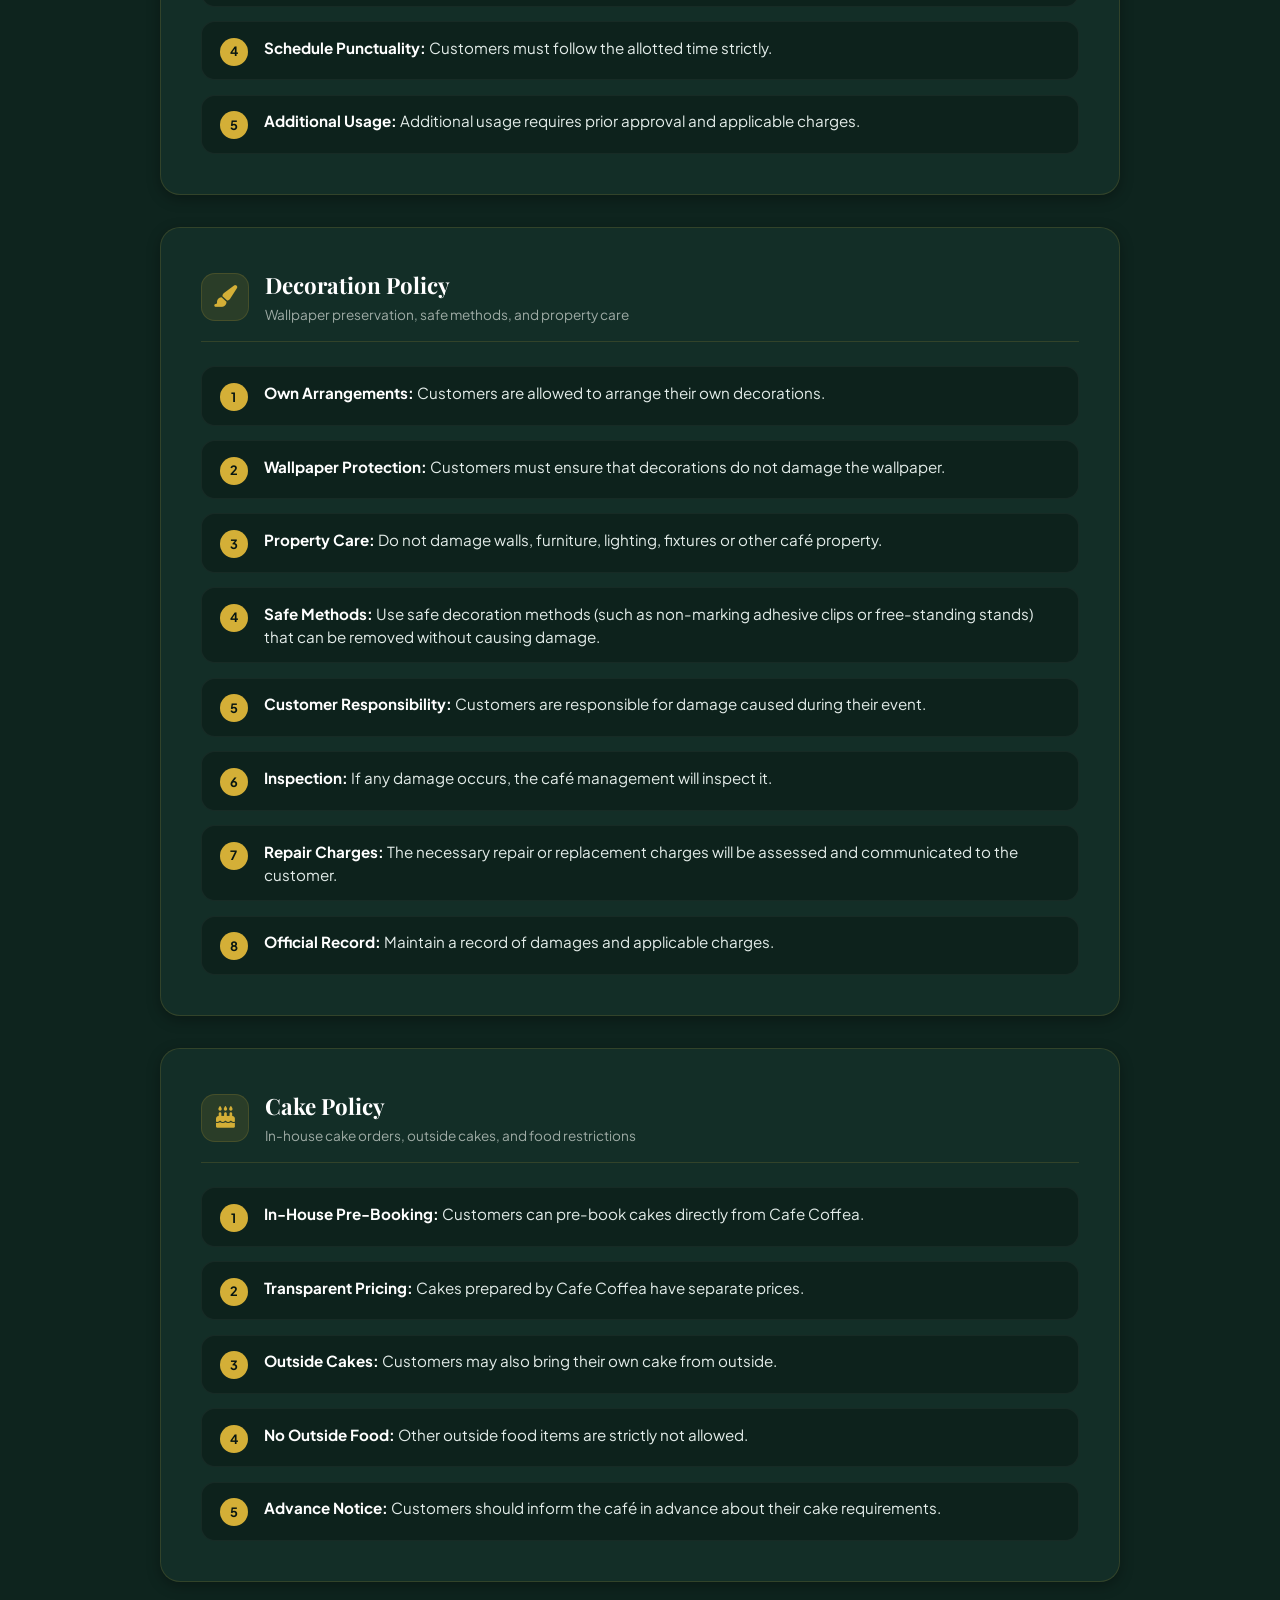
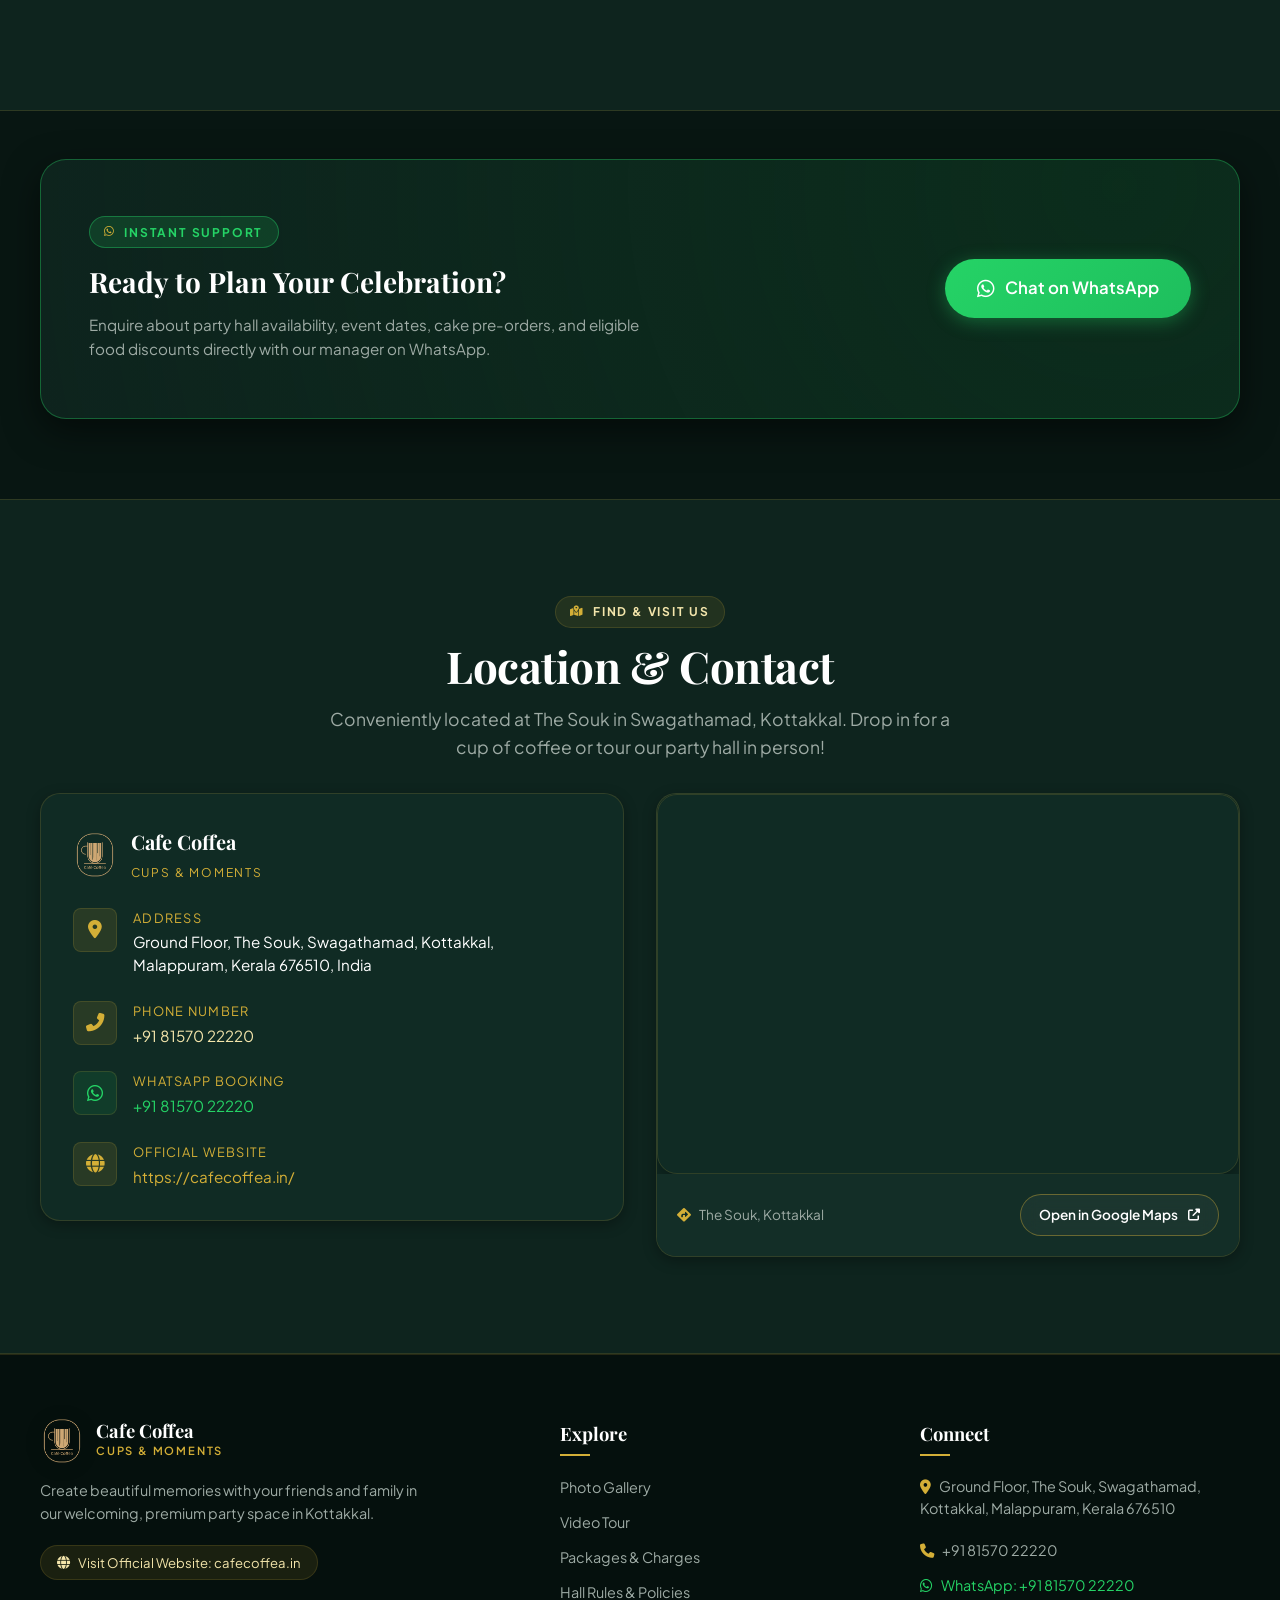
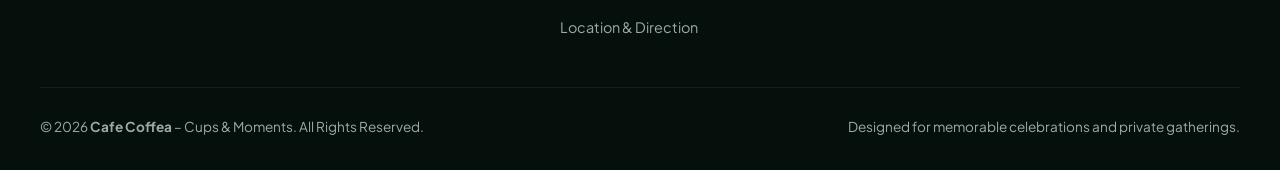
==== commit f437c939: "Remove hero pill badge, convert second video to web MP4, and add video theater modal with accessible" ====
--- a/index.html
+++ b/index.html
@@ -119,6 +119,47 @@
         </div>
     </div>
 
+    <!-- Video Theater Modal with Dedicated Close Button & Controls -->
+    <div id="video-theater-modal" class="video-theater-modal" role="dialog" aria-modal="true" aria-label="Video Player">
+        <div class="video-theater-backdrop" id="video-theater-backdrop"></div>
+        <div class="video-theater-topbar">
+            <span class="video-theater-title" id="video-theater-title">Party Hall Walkthrough</span>
+            <button type="button" class="video-theater-close" id="video-theater-close" aria-label="Close Video">
+                <i class="fas fa-times"></i>
+            </button>
+        </div>
+        <div class="video-theater-container">
+            <div class="video-theater-media-wrap">
+                <video id="video-theater-element" class="video-theater-element" playsinline webkit-playsinline preload="auto">
+                    <source src="" type="video/mp4">
+                    Your browser does not support HTML5 video.
+                </video>
+                <div class="video-theater-play-toggle" id="video-theater-play-toggle">
+                    <i class="fas fa-play"></i>
+                </div>
+            </div>
+            <!-- Custom Touch-Friendly Controls -->
+            <div class="video-theater-controls">
+                <button type="button" class="vt-btn" id="vt-play-pause-btn" aria-label="Play or Pause">
+                    <i class="fas fa-play"></i>
+                </button>
+                <div class="vt-progress-container" id="vt-progress-container">
+                    <div class="vt-progress-track">
+                        <div class="vt-progress-bar" id="vt-progress-bar"></div>
+                        <div class="vt-progress-thumb" id="vt-progress-thumb"></div>
+                    </div>
+                </div>
+                <div class="vt-time-display" id="vt-time-display">0:00 / 0:00</div>
+                <button type="button" class="vt-btn" id="vt-mute-btn" aria-label="Mute or Unmute">
+                    <i class="fas fa-volume-up"></i>
+                </button>
+                <button type="button" class="vt-btn" id="vt-fullscreen-btn" aria-label="Fullscreen">
+                    <i class="fas fa-expand"></i>
+                </button>
+            </div>
+        </div>
+    </div>
+
 
     <!-- =========================================================================
          1. HERO SECTION (Actual Cafe Interior Wide Background)
@@ -126,12 +167,6 @@
     <section class="hero-section" style="background-image: url('assets/images/IMG_1994.jpg');">
         <div class="hero-overlay"></div>
         <div class="container hero-content">
-            <!-- Brand Badge with Original Logo -->
-            <div class="hero-brand-badge">
-                <img src="assets/images/logo.png" alt="Cafe Coffea" class="hero-logo-img">
-                <span class="hero-brand-name">Cafe Coffea</span>
-            </div>
-
             <!-- Main Heading -->
             <h1 class="hero-title text-gold-gradient">Cups & Moments</h1>
 
@@ -355,7 +390,7 @@
 
             <div class="video-grid">
                 <!-- Video 1: Party Hall Experience Reel -->
-                <div class="video-card">
+                <div class="video-card" data-video="assets/videos/cafecoffe_hall_v2_reel.mp4" data-title="Party Hall Walkthrough & Experience Reel">
                     <div class="video-player-container">
                         <video class="video-element" controls playsinline webkit-playsinline x5-playsinline preload="metadata" poster="assets/images/thumbs/IMG_1994.jpg">
                             <source src="assets/videos/cafecoffe_hall_v2_reel.mp4" type="video/mp4">
@@ -365,11 +400,11 @@
                             <div class="play-btn-circle">
                                 <i class="fas fa-play"></i>
                             </div>
-                            <span class="play-btn-label">Tap to Watch Fullscreen</span>
-                        </div>
-                        <button class="video-fs-btn" type="button" aria-label="Watch Fullscreen">
-                            <i class="fas fa-expand"></i>
-                            <span>Fullscreen</span>
+                            <span class="play-btn-label">Tap to Watch Video</span>
+                        </div>
+                        <button class="video-fs-btn" type="button" aria-label="Watch Video">
+                            <i class="fas fa-play"></i>
+                            <span>Watch</span>
                         </button>
                     </div>
                     <div class="video-card-body">
@@ -378,23 +413,22 @@
                     </div>
                 </div>
 
-                <!-- Video 2: Hall Interior & Atmosphere Tour -->
-                <div class="video-card">
+                <!-- Video 2: Hall Interior & Atmosphere Tour (Web-Compatible H.264 MP4) -->
+                <div class="video-card" data-video="assets/videos/IMG_2079.mp4" data-title="Ambiance & Seating Highlights">
                     <div class="video-player-container">
                         <video class="video-element" controls playsinline webkit-playsinline x5-playsinline preload="metadata" poster="assets/images/thumbs/IMG_1961.jpg">
-                            <source src="assets/videos/IMG_2079.MOV" type="video/mp4">
-                            <source src="assets/videos/IMG_2079.MOV" type="video/quicktime">
+                            <source src="assets/videos/IMG_2079.mp4" type="video/mp4">
                             Your browser does not support HTML5 video.
                         </video>
                         <div class="video-play-overlay">
                             <div class="play-btn-circle">
                                 <i class="fas fa-play"></i>
                             </div>
-                            <span class="play-btn-label">Tap to Watch Fullscreen</span>
-                        </div>
-                        <button class="video-fs-btn" type="button" aria-label="Watch Fullscreen">
-                            <i class="fas fa-expand"></i>
-                            <span>Fullscreen</span>
+                            <span class="play-btn-label">Tap to Watch Video</span>
+                        </div>
+                        <button class="video-fs-btn" type="button" aria-label="Watch Video">
+                            <i class="fas fa-play"></i>
+                            <span>Watch</span>
                         </button>
                     </div>
                     <div class="video-card-body">
--- a/assets/css/style.css
+++ b/assets/css/style.css
@@ -1122,6 +1122,261 @@
     flex-grow: 1;
 }
 
+/* =========================================================================
+   VIDEO THEATER MODAL (Accessible Close Button, Progress Scrubber & Controls)
+   ========================================================================= */
+.video-theater-modal {
+    position: fixed;
+    inset: 0;
+    z-index: 3000;
+    display: none;
+    align-items: center;
+    justify-content: center;
+    padding: 0;
+    opacity: 0;
+    transition: opacity var(--transition-smooth);
+}
+
+.video-theater-modal.active {
+    display: flex;
+    opacity: 1;
+}
+
+.video-theater-backdrop {
+    position: absolute;
+    inset: 0;
+    background: rgba(4, 14, 11, 0.98);
+    backdrop-filter: blur(25px);
+    -webkit-backdrop-filter: blur(25px);
+    z-index: 3010;
+}
+
+.video-theater-topbar {
+    position: absolute;
+    top: 0;
+    left: 0;
+    width: 100%;
+    display: flex;
+    align-items: center;
+    justify-content: space-between;
+    padding: 1.25rem 1.5rem;
+    z-index: 3030;
+    pointer-events: auto;
+}
+
+.video-theater-title {
+    font-family: var(--font-heading);
+    font-size: 1.15rem;
+    font-weight: 600;
+    color: var(--color-gold);
+    text-shadow: 0 2px 10px rgba(0, 0, 0, 0.9);
+    letter-spacing: -0.01em;
+    max-width: calc(100% - 70px);
+    white-space: nowrap;
+    overflow: hidden;
+    text-overflow: ellipsis;
+}
+
+.video-theater-close {
+    width: 50px;
+    height: 50px;
+    border-radius: var(--radius-full);
+    background: rgba(14, 36, 30, 0.9);
+    border: 1.5px solid var(--color-gold);
+    color: var(--color-gold);
+    display: flex;
+    align-items: center;
+    justify-content: center;
+    font-size: 1.35rem;
+    cursor: pointer;
+    transition: all var(--transition-fast);
+    box-shadow: 0 4px 20px rgba(0, 0, 0, 0.7);
+    z-index: 3040;
+    pointer-events: auto;
+}
+
+.video-theater-close:hover, .video-theater-close:active {
+    background: var(--color-gold);
+    color: #081612;
+    transform: scale(1.1);
+    box-shadow: 0 6px 25px rgba(212, 175, 55, 0.5);
+}
+
+.video-theater-container {
+    position: relative;
+    z-index: 3020;
+    width: 100%;
+    max-width: 920px;
+    display: flex;
+    flex-direction: column;
+    align-items: center;
+    padding: 4.5rem 1rem 1.5rem;
+    max-height: 100vh;
+}
+
+.video-theater-media-wrap {
+    position: relative;
+    width: 100%;
+    display: flex;
+    align-items: center;
+    justify-content: center;
+    background: #000000;
+    border-radius: var(--radius-lg);
+    overflow: hidden;
+    box-shadow: 0 16px 50px rgba(0, 0, 0, 0.9);
+    border: 1px solid var(--border-subtle);
+    cursor: pointer;
+}
+
+.video-theater-element {
+    width: 100%;
+    max-height: 68vh;
+    height: auto;
+    object-fit: contain;
+    display: block;
+    background: #000000;
+}
+
+.video-theater-play-toggle {
+    position: absolute;
+    width: 64px;
+    height: 64px;
+    border-radius: var(--radius-full);
+    background: rgba(212, 175, 55, 0.9);
+    color: #081612;
+    display: flex;
+    align-items: center;
+    justify-content: center;
+    font-size: 1.5rem;
+    padding-left: 4px;
+    box-shadow: 0 0 25px rgba(212, 175, 55, 0.6);
+    pointer-events: none;
+    opacity: 0;
+    transform: scale(0.85);
+    transition: all var(--transition-fast);
+}
+
+.video-theater-play-toggle.show {
+    opacity: 1;
+    transform: scale(1);
+}
+
+.video-theater-controls {
+    width: 100%;
+    background: rgba(10, 26, 21, 0.95);
+    border: 1px solid var(--border-subtle);
+    border-radius: 12px;
+    margin-top: 0.85rem;
+    padding: 0.65rem 1rem;
+    display: flex;
+    align-items: center;
+    gap: 0.85rem;
+    box-shadow: 0 8px 30px rgba(0, 0, 0, 0.8);
+    backdrop-filter: blur(14px);
+    -webkit-backdrop-filter: blur(14px);
+}
+
+.vt-btn {
+    background: transparent;
+    border: none;
+    color: var(--color-gold);
+    font-size: 1.15rem;
+    width: 42px;
+    height: 42px;
+    border-radius: var(--radius-full);
+    display: flex;
+    align-items: center;
+    justify-content: center;
+    cursor: pointer;
+    transition: all var(--transition-fast);
+    flex-shrink: 0;
+}
+
+.vt-btn:hover, .vt-btn:active {
+    background: rgba(212, 175, 55, 0.18);
+    color: #FFFFFF;
+}
+
+.vt-progress-container {
+    flex-grow: 1;
+    padding: 10px 0;
+    cursor: pointer;
+    touch-action: none;
+}
+
+.vt-progress-track {
+    position: relative;
+    height: 6px;
+    background: rgba(255, 255, 255, 0.15);
+    border-radius: 3px;
+    overflow: visible;
+}
+
+.vt-progress-bar {
+    height: 100%;
+    background: linear-gradient(90deg, var(--color-gold), #FFDF73);
+    border-radius: 3px;
+    width: 0%;
+    transition: width 0.08s linear;
+}
+
+.vt-progress-thumb {
+    position: absolute;
+    top: 50%;
+    width: 14px;
+    height: 14px;
+    border-radius: 50%;
+    background: #FFDF73;
+    box-shadow: 0 0 10px rgba(212, 175, 55, 0.8);
+    transform: translate(-50%, -50%);
+    opacity: 0;
+    transition: opacity 0.15s;
+}
+
+.vt-progress-container:hover .vt-progress-thumb, .vt-progress-container:active .vt-progress-thumb {
+    opacity: 1;
+}
+
+.vt-time-display {
+    font-size: 0.8rem;
+    font-weight: 600;
+    color: var(--text-muted);
+    min-width: 85px;
+    text-align: center;
+    font-variant-numeric: tabular-nums;
+    flex-shrink: 0;
+}
+
+@media (max-width: 640px) {
+    .video-theater-topbar {
+        padding: 1rem;
+    }
+    .video-theater-close {
+        width: 44px;
+        height: 44px;
+        font-size: 1.2rem;
+    }
+    .video-theater-container {
+        padding: 4rem 0.5rem 1rem;
+    }
+    .video-theater-element {
+        max-height: 72vh;
+    }
+    .video-theater-controls {
+        padding: 0.5rem 0.75rem;
+        gap: 0.5rem;
+    }
+    .vt-btn {
+        width: 38px;
+        height: 38px;
+        font-size: 1.05rem;
+    }
+    .vt-time-display {
+        font-size: 0.72rem;
+        min-width: 75px;
+    }
+}
+
 @media (max-width: 640px) {
     /* 100% Mobile Screen Width Viewing */
     #videos .container {
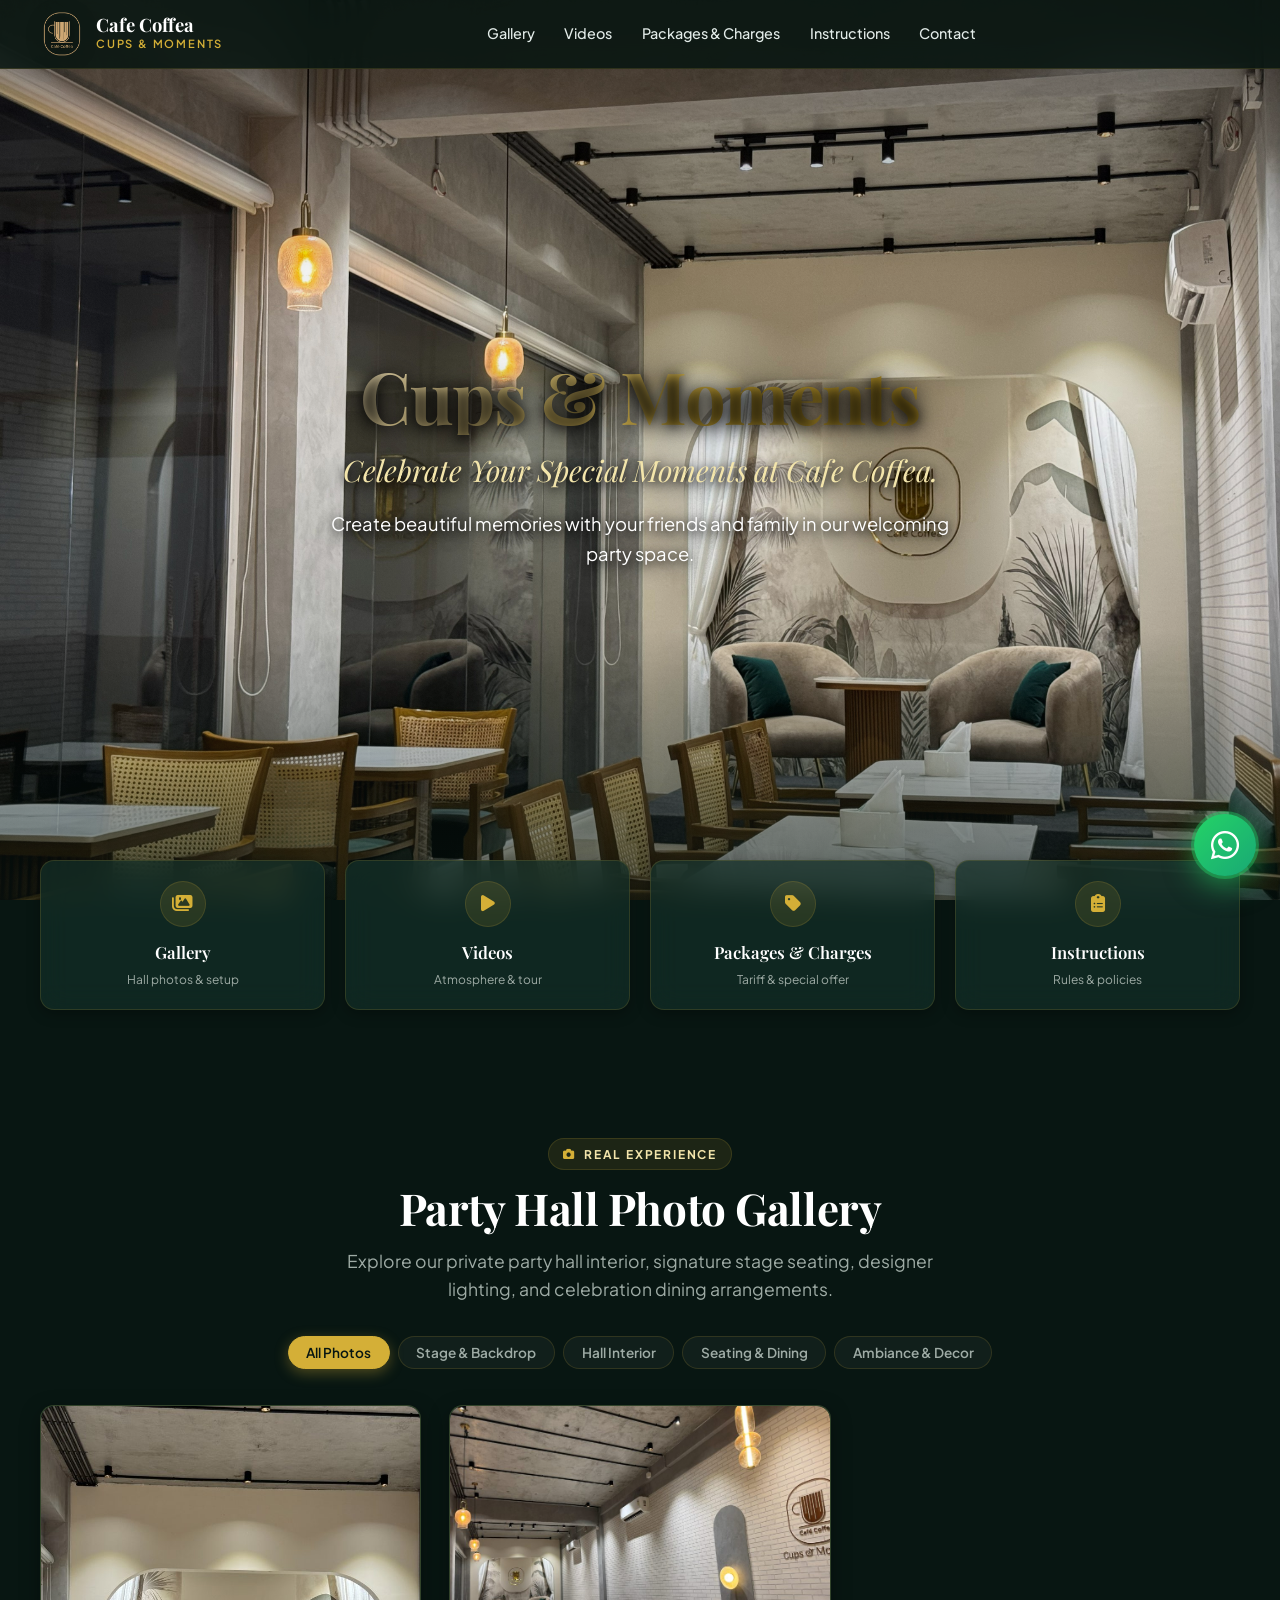
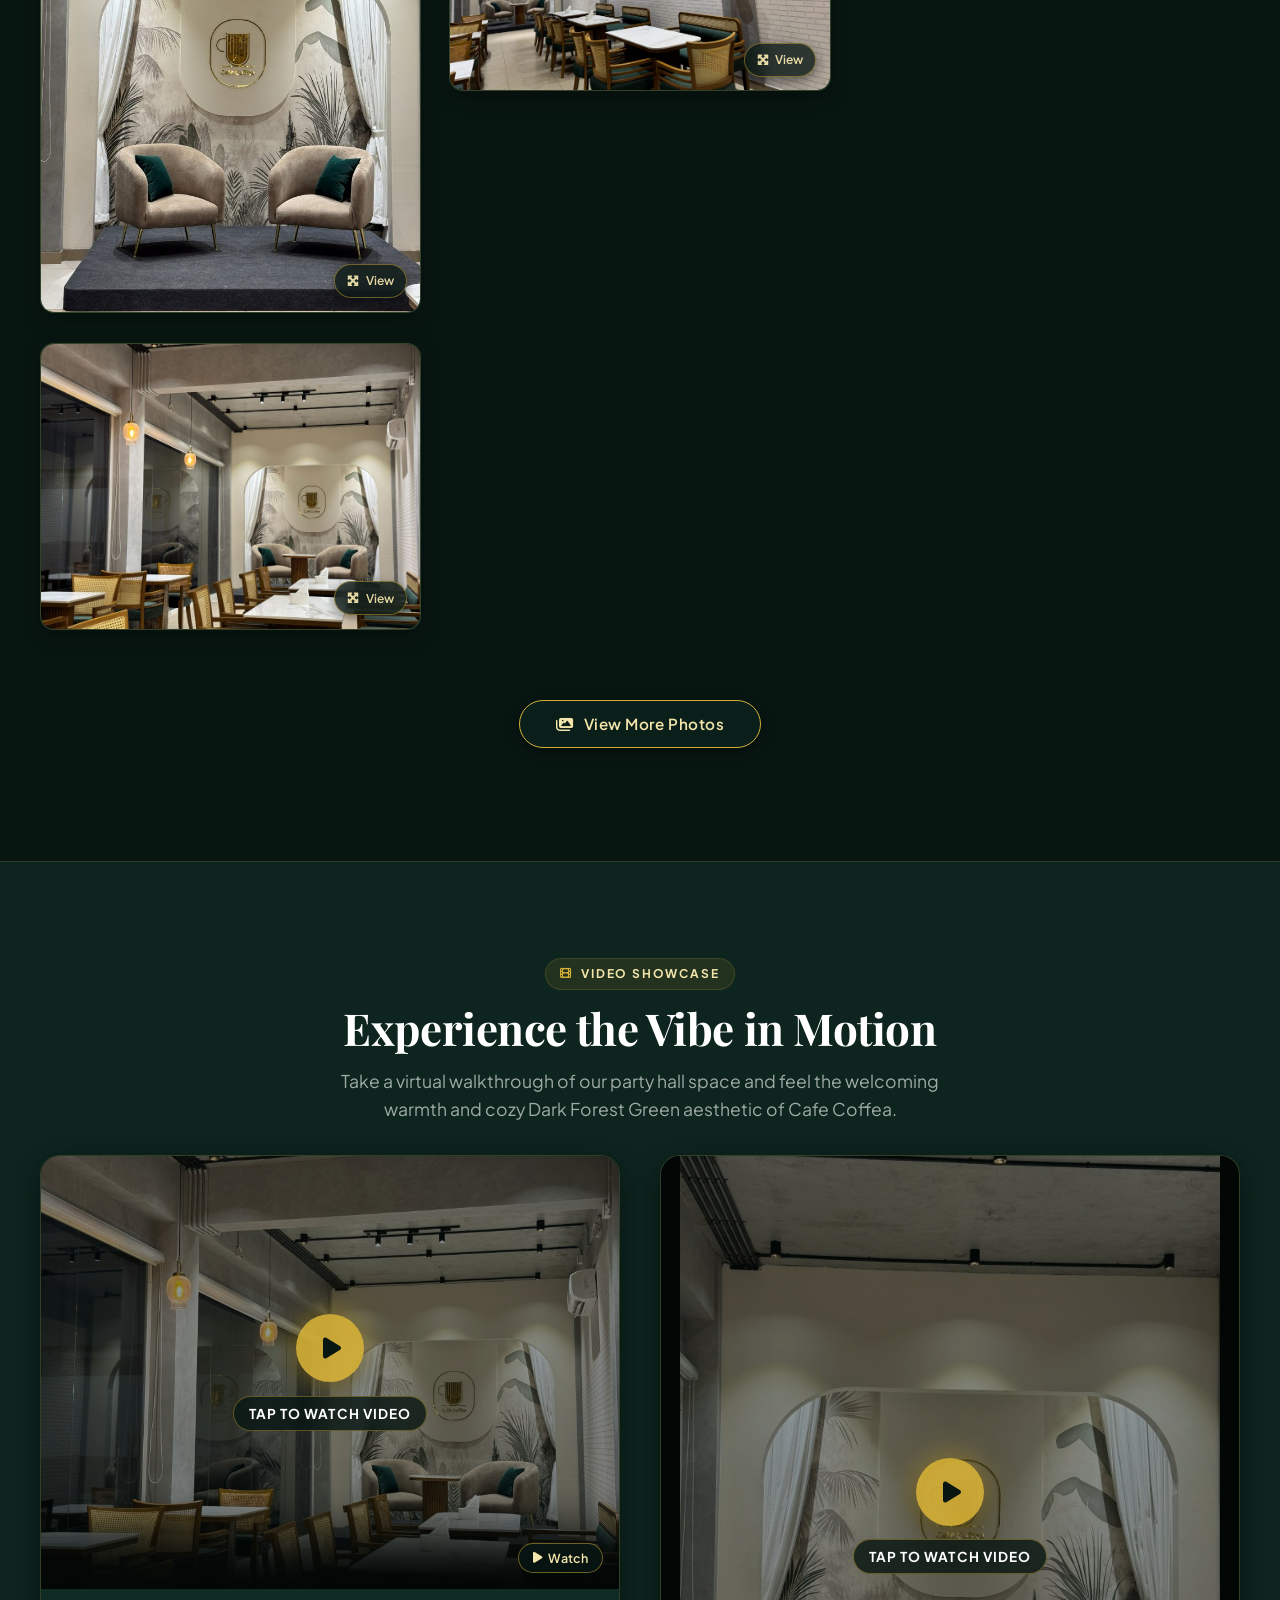
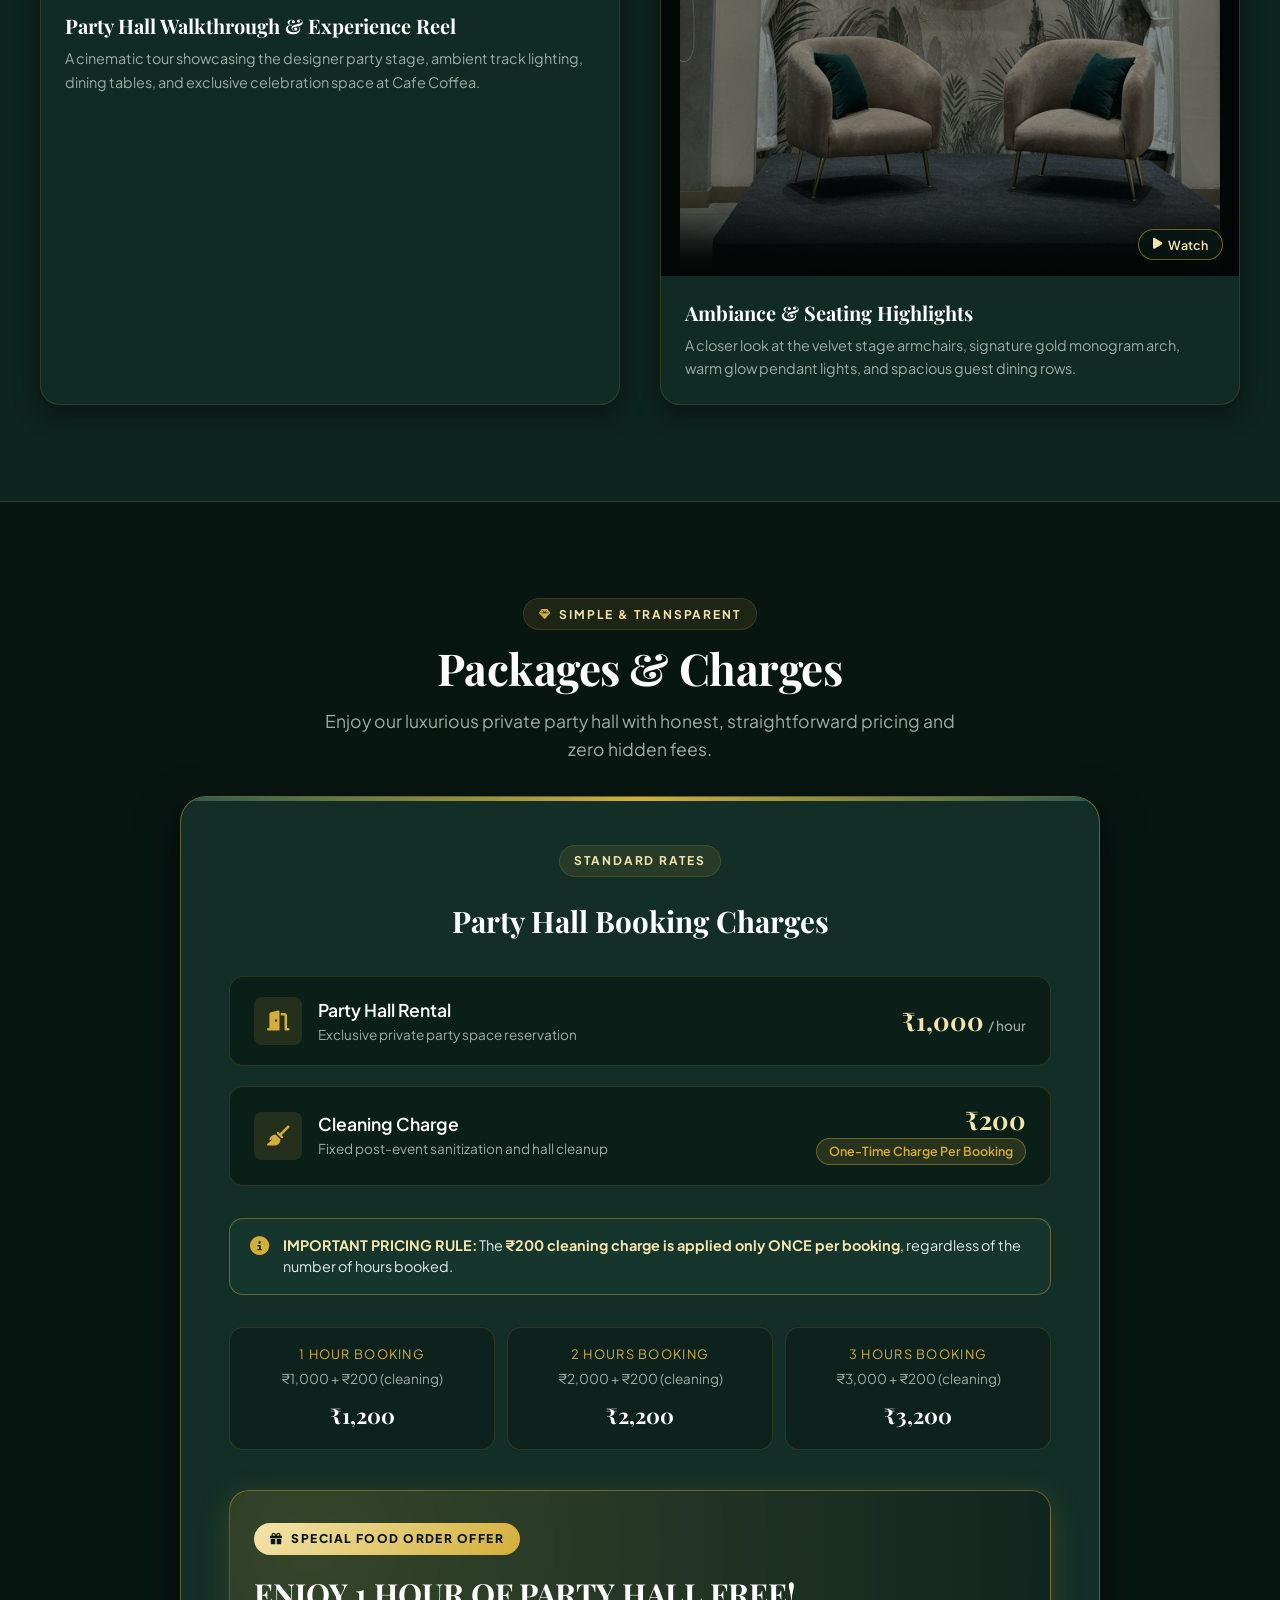
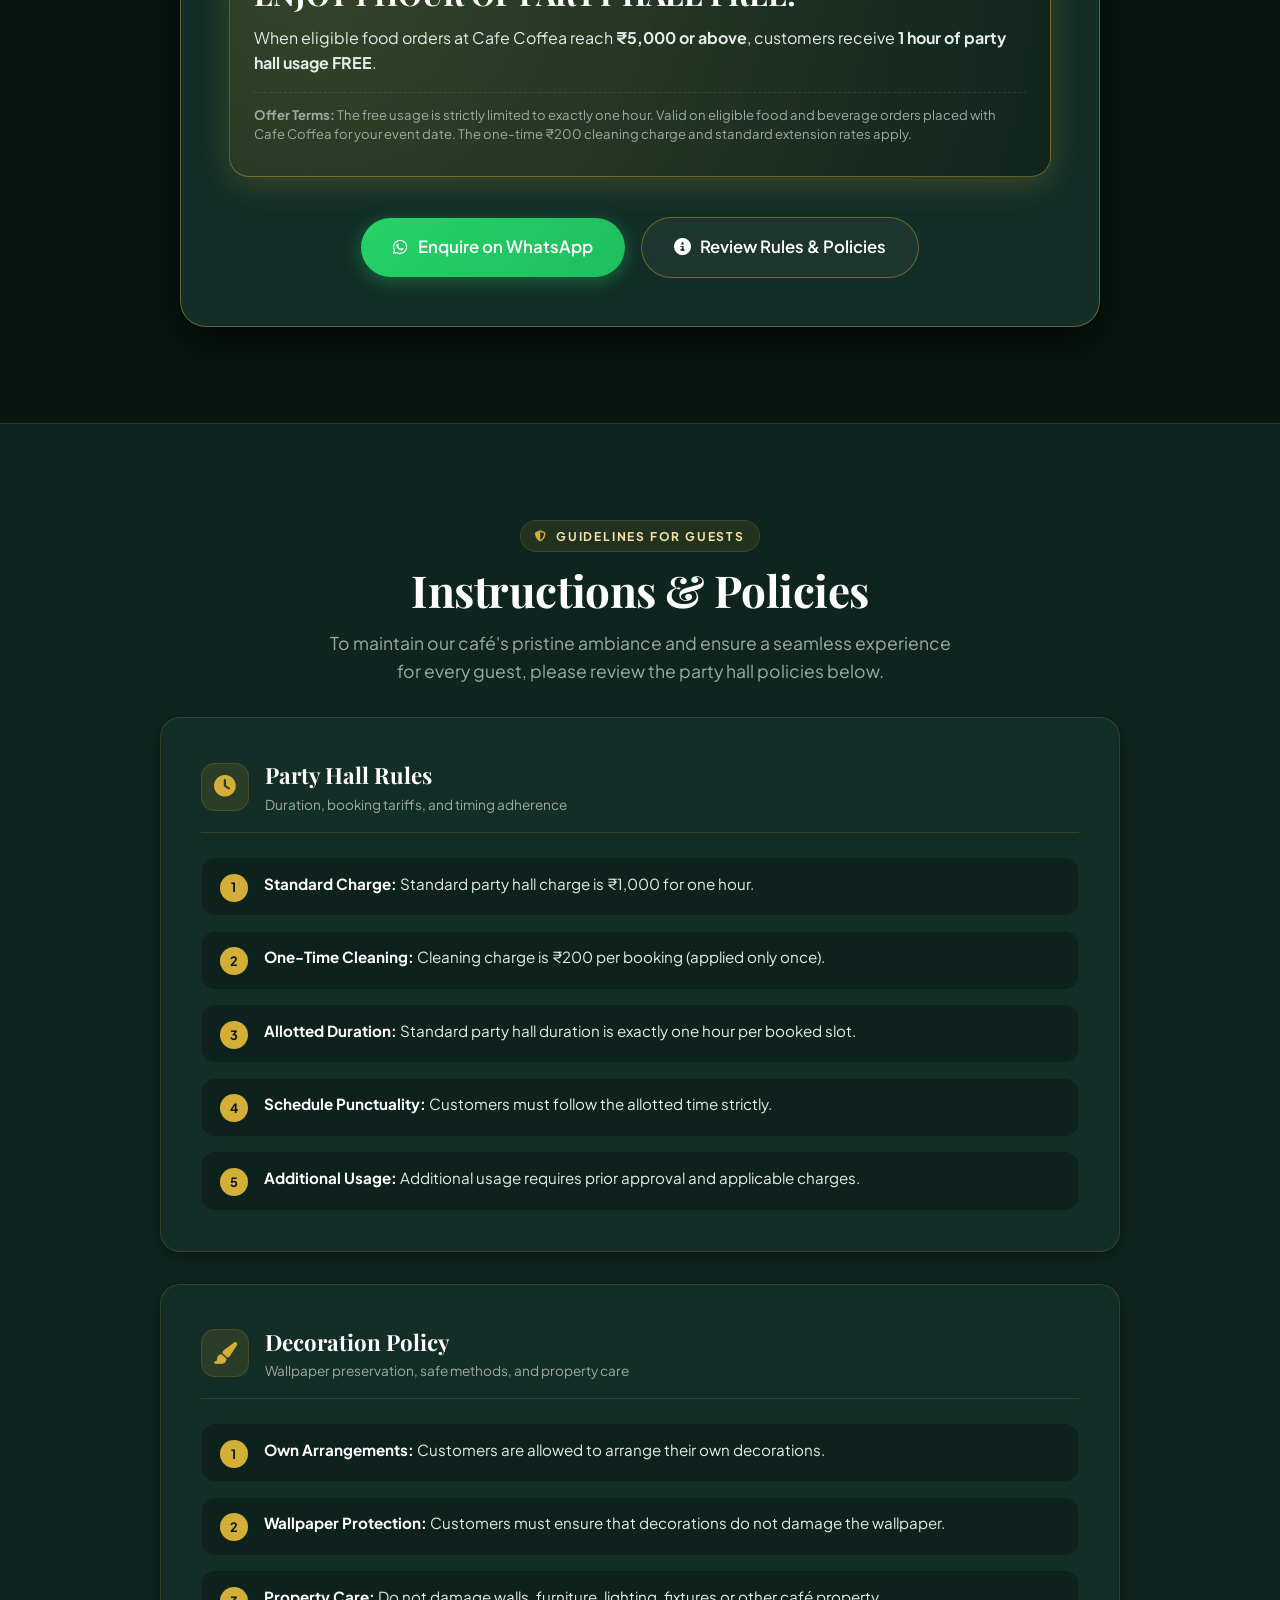
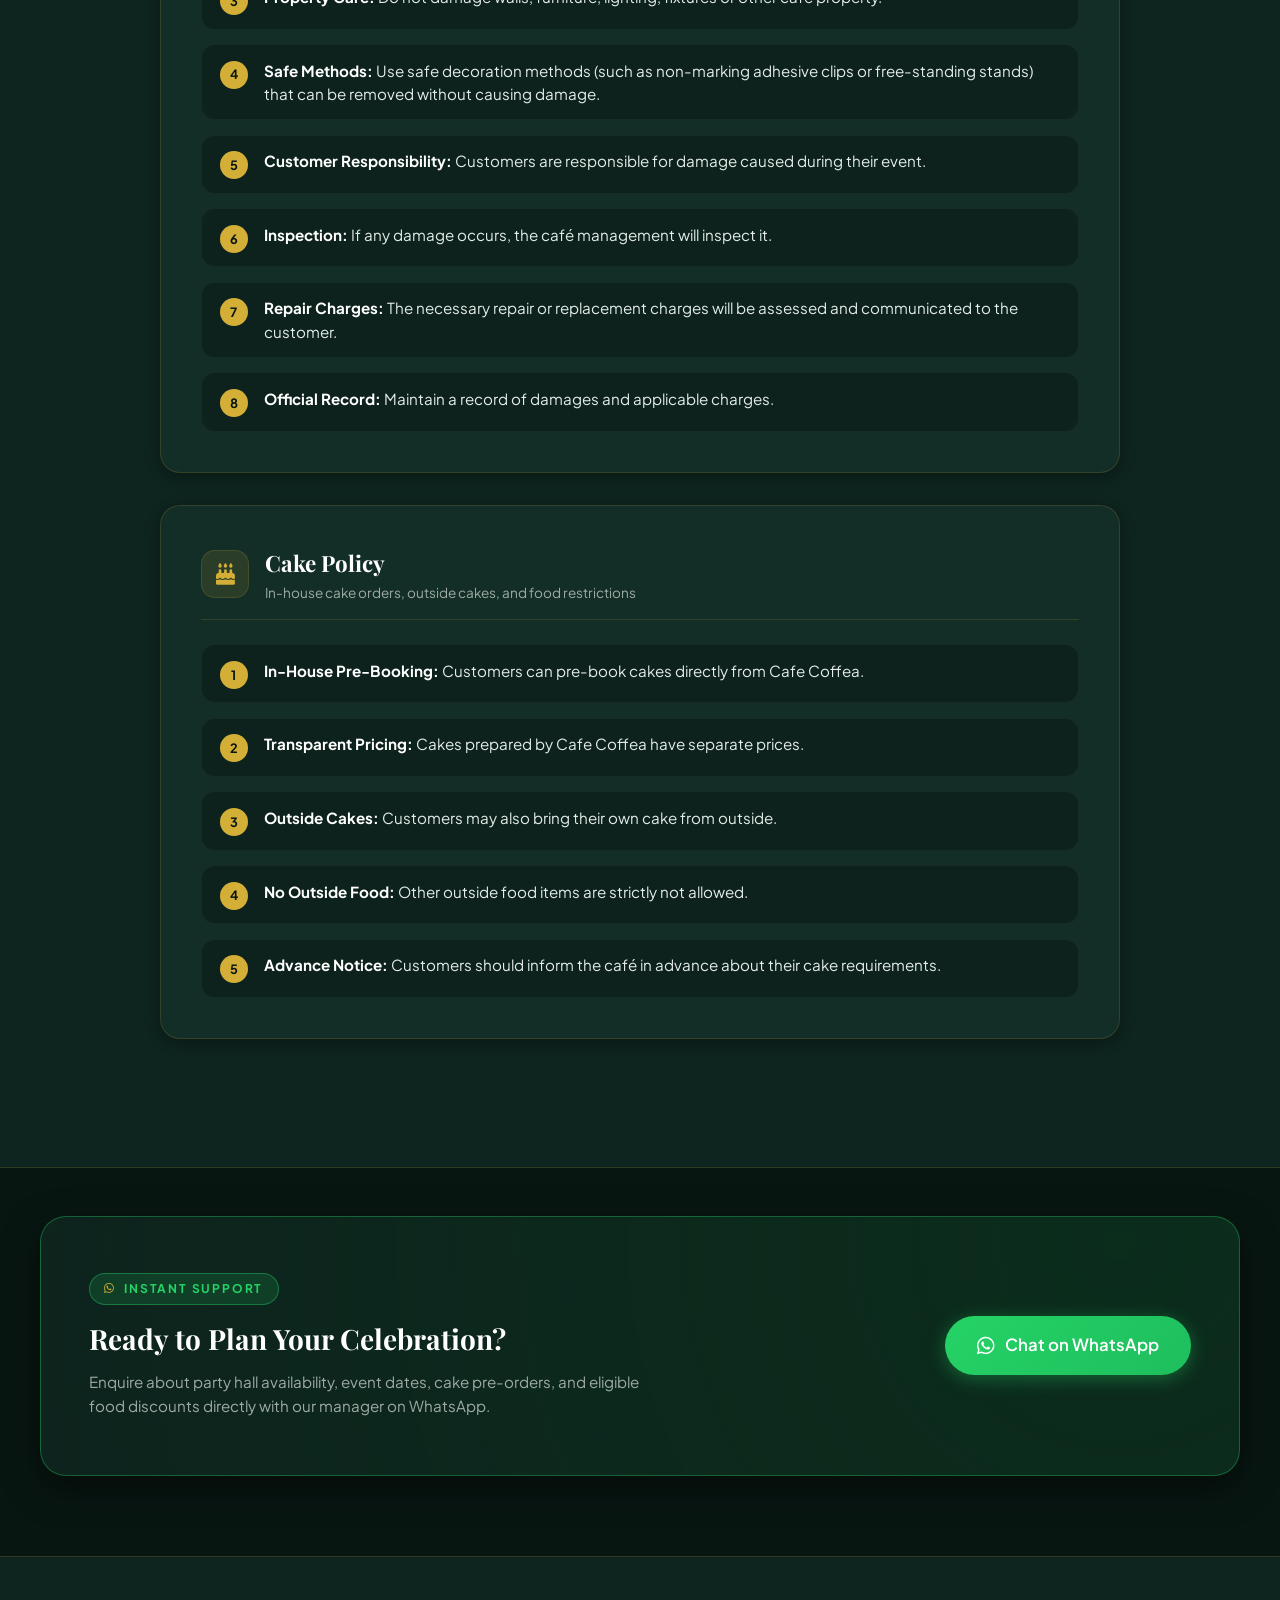
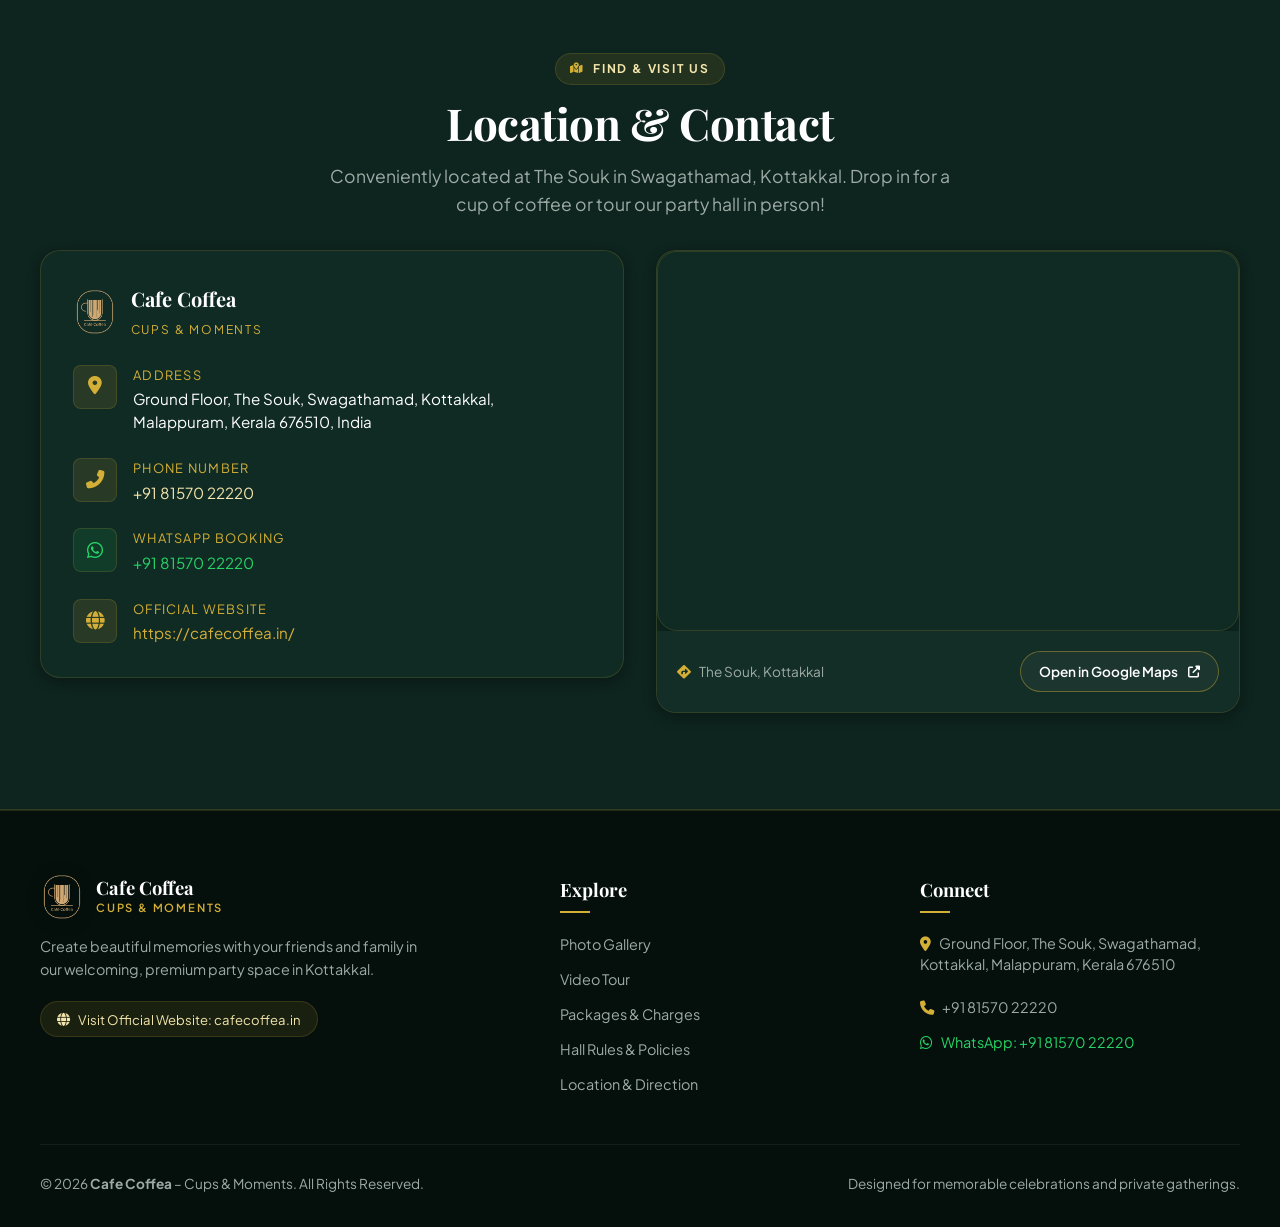
==== commit df5a5949: "Show natural photo hero background, initial 3 gallery photos with lazy load expansion, static clean " ====
--- a/index.html
+++ b/index.html
@@ -175,14 +175,6 @@
 
             <!-- Description -->
             <p class="hero-description">Create beautiful memories with your friends and family in our welcoming party space.</p>
-
-            <!-- Mouse Scroll Indicator -->
-            <a href="#quick-nav" class="hero-scroll-indicator" aria-label="Scroll to content">
-                <span>Discover More</span>
-                <div class="scroll-mouse">
-                    <div class="scroll-wheel"></div>
-                </div>
-            </a>
         </div>
     </section>
 
@@ -258,115 +250,124 @@
                 </div>
             </div>
 
-            <!-- Responsive Clean Gallery Grid (No decorative text between photos) -->
-            <div class="gallery-grid">
-                <!-- 1. Main Hall View -->
+            <!-- Responsive Clean Gallery Grid (Displays 3 Photos Initially) -->
+            <div class="gallery-grid" id="main-gallery-grid">
+                <!-- 1. Party Hall Stage (Initial Photo 1) -->
+                <div class="gallery-card" data-category="stage" data-full="assets/images/IMG_1961.jpg">
+                    <img src="assets/images/thumbs/IMG_1961.jpg" alt="Signature Stage & Golden Logo" class="gallery-img" loading="eager">
+                    <div class="gallery-zoom-badge"><i class="fas fa-expand-arrows-alt"></i> <span>View</span></div>
+                </div>
+
+                <!-- 2. Wide Party Hall Interior (Initial Photo 2) -->
                 <div class="gallery-card" data-category="interior" data-full="assets/images/IMG_1994.jpg">
-                    <img src="assets/images/thumbs/IMG_1994.jpg" alt="Cafe Coffea Main Hall" class="gallery-img" loading="lazy">
-                    <div class="gallery-zoom-badge"><i class="fas fa-expand-arrows-alt"></i></div>
-                </div>
-
-                <!-- 2. Center Aisle -->
-                <div class="gallery-card" data-category="interior" data-full="assets/images/IMG_1995.jpg">
-                    <img src="assets/images/thumbs/IMG_1995.jpg" alt="Party Hall Center Aisle" class="gallery-img" loading="lazy">
-                    <div class="gallery-zoom-badge"><i class="fas fa-expand-arrows-alt"></i></div>
-                </div>
-
-                <!-- 3. Stage & Gold Logo -->
-                <div class="gallery-card" data-category="stage" data-full="assets/images/IMG_1961.jpg">
-                    <img src="assets/images/thumbs/IMG_1961.jpg" alt="Signature Stage & Golden Logo" class="gallery-img" loading="lazy">
-                    <div class="gallery-zoom-badge"><i class="fas fa-expand-arrows-alt"></i></div>
-                </div>
-
-                <!-- 4. Stage Backdrop -->
-                <div class="gallery-card" data-category="stage" data-full="assets/images/IMG_1964.jpg">
-                    <img src="assets/images/thumbs/IMG_1964.jpg" alt="Party Stage Backdrop" class="gallery-img" loading="lazy">
-                    <div class="gallery-zoom-badge"><i class="fas fa-expand-arrows-alt"></i></div>
-                </div>
-
-                <!-- 5. Arch Backdrop -->
-                <div class="gallery-card" data-category="stage" data-full="assets/images/IMG_1965.jpg">
-                    <img src="assets/images/thumbs/IMG_1965.jpg" alt="Celebration Stage Arch" class="gallery-img" loading="lazy">
-                    <div class="gallery-zoom-badge"><i class="fas fa-expand-arrows-alt"></i></div>
-                </div>
-
-                <!-- 6. Velvet Chairs -->
-                <div class="gallery-card" data-category="stage" data-full="assets/images/IMG_1966.jpg">
-                    <img src="assets/images/thumbs/IMG_1966.jpg" alt="Stage Velvet Armchairs" class="gallery-img" loading="lazy">
-                    <div class="gallery-zoom-badge"><i class="fas fa-expand-arrows-alt"></i></div>
-                </div>
-
-                <!-- 7. Arch & Curtains -->
-                <div class="gallery-card" data-category="stage" data-full="assets/images/IMG_1967.jpg">
-                    <img src="assets/images/thumbs/IMG_1967.jpg" alt="Arch & Drapes" class="gallery-img" loading="lazy">
-                    <div class="gallery-zoom-badge"><i class="fas fa-expand-arrows-alt"></i></div>
-                </div>
-
-                <!-- 8. Spotlight Lighting -->
-                <div class="gallery-card" data-category="decor" data-full="assets/images/IMG_1980.jpg">
-                    <img src="assets/images/thumbs/IMG_1980.jpg" alt="Spotlight Ambience" class="gallery-img" loading="lazy">
-                    <div class="gallery-zoom-badge"><i class="fas fa-expand-arrows-alt"></i></div>
-                </div>
-
-                <!-- 9. Dining Setup -->
-                <div class="gallery-card" data-category="seating" data-full="assets/images/IMG_1988.jpg">
-                    <img src="assets/images/thumbs/IMG_1988.jpg" alt="Guest Dining Arrangement" class="gallery-img" loading="lazy">
-                    <div class="gallery-zoom-badge"><i class="fas fa-expand-arrows-alt"></i></div>
-                </div>
-
-                <!-- 10. Table Arrangement -->
-                <div class="gallery-card" data-category="seating" data-full="assets/images/IMG_1990.jpg">
-                    <img src="assets/images/thumbs/IMG_1990.jpg" alt="Table Setup" class="gallery-img" loading="lazy">
-                    <div class="gallery-zoom-badge"><i class="fas fa-expand-arrows-alt"></i></div>
-                </div>
-
-                <!-- 11. Brick Wall Seating -->
-                <div class="gallery-card" data-category="seating" data-full="assets/images/IMG_1992.jpg">
-                    <img src="assets/images/thumbs/IMG_1992.jpg" alt="Brick Wall Seating" class="gallery-img" loading="lazy">
-                    <div class="gallery-zoom-badge"><i class="fas fa-expand-arrows-alt"></i></div>
-                </div>
-
-                <!-- 12. Dining Rows -->
+                    <img src="assets/images/thumbs/IMG_1994.jpg" alt="Cafe Coffea Main Hall" class="gallery-img" loading="eager">
+                    <div class="gallery-zoom-badge"><i class="fas fa-expand-arrows-alt"></i> <span>View</span></div>
+                </div>
+
+                <!-- 3. Dining Rows & Amber Lighting (Initial Photo 3) -->
                 <div class="gallery-card" data-category="interior" data-full="assets/images/IMG_1996.jpg">
-                    <img src="assets/images/thumbs/IMG_1996.jpg" alt="Dining Rows & Amber Lighting" class="gallery-img" loading="lazy">
-                    <div class="gallery-zoom-badge"><i class="fas fa-expand-arrows-alt"></i></div>
+                    <img src="assets/images/thumbs/IMG_1996.jpg" alt="Dining Rows & Amber Lighting" class="gallery-img" loading="eager">
+                    <div class="gallery-zoom-badge"><i class="fas fa-expand-arrows-alt"></i> <span>View</span></div>
+                </div>
+
+                <!-- === Remaining 15 Photographs (Loaded lazily upon clicking 'View More Photos') === -->
+                <!-- 4. Center Aisle -->
+                <div class="gallery-card gallery-card-extra" style="display: none;" data-category="interior" data-full="assets/images/IMG_1995.jpg">
+                    <img data-src="assets/images/thumbs/IMG_1995.jpg" alt="Party Hall Center Aisle" class="gallery-img">
+                    <div class="gallery-zoom-badge"><i class="fas fa-expand-arrows-alt"></i> <span>View</span></div>
+                </div>
+
+                <!-- 5. Stage Backdrop -->
+                <div class="gallery-card gallery-card-extra" style="display: none;" data-category="stage" data-full="assets/images/IMG_1964.jpg">
+                    <img data-src="assets/images/thumbs/IMG_1964.jpg" alt="Party Stage Backdrop" class="gallery-img">
+                    <div class="gallery-zoom-badge"><i class="fas fa-expand-arrows-alt"></i> <span>View</span></div>
+                </div>
+
+                <!-- 6. Arch Backdrop -->
+                <div class="gallery-card gallery-card-extra" style="display: none;" data-category="stage" data-full="assets/images/IMG_1965.jpg">
+                    <img data-src="assets/images/thumbs/IMG_1965.jpg" alt="Celebration Stage Arch" class="gallery-img">
+                    <div class="gallery-zoom-badge"><i class="fas fa-expand-arrows-alt"></i> <span>View</span></div>
+                </div>
+
+                <!-- 7. Velvet Chairs -->
+                <div class="gallery-card gallery-card-extra" style="display: none;" data-category="stage" data-full="assets/images/IMG_1966.jpg">
+                    <img data-src="assets/images/thumbs/IMG_1966.jpg" alt="Stage Velvet Armchairs" class="gallery-img">
+                    <div class="gallery-zoom-badge"><i class="fas fa-expand-arrows-alt"></i> <span>View</span></div>
+                </div>
+
+                <!-- 8. Arch & Curtains -->
+                <div class="gallery-card gallery-card-extra" style="display: none;" data-category="stage" data-full="assets/images/IMG_1967.jpg">
+                    <img data-src="assets/images/thumbs/IMG_1967.jpg" alt="Arch & Drapes" class="gallery-img">
+                    <div class="gallery-zoom-badge"><i class="fas fa-expand-arrows-alt"></i> <span>View</span></div>
+                </div>
+
+                <!-- 9. Spotlight Lighting -->
+                <div class="gallery-card gallery-card-extra" style="display: none;" data-category="decor" data-full="assets/images/IMG_1980.jpg">
+                    <img data-src="assets/images/thumbs/IMG_1980.jpg" alt="Spotlight Ambience" class="gallery-img">
+                    <div class="gallery-zoom-badge"><i class="fas fa-expand-arrows-alt"></i> <span>View</span></div>
+                </div>
+
+                <!-- 10. Dining Setup -->
+                <div class="gallery-card gallery-card-extra" style="display: none;" data-category="seating" data-full="assets/images/IMG_1988.jpg">
+                    <img data-src="assets/images/thumbs/IMG_1988.jpg" alt="Guest Dining Arrangement" class="gallery-img">
+                    <div class="gallery-zoom-badge"><i class="fas fa-expand-arrows-alt"></i> <span>View</span></div>
+                </div>
+
+                <!-- 11. Table Arrangement -->
+                <div class="gallery-card gallery-card-extra" style="display: none;" data-category="seating" data-full="assets/images/IMG_1990.jpg">
+                    <img data-src="assets/images/thumbs/IMG_1990.jpg" alt="Table Setup" class="gallery-img">
+                    <div class="gallery-zoom-badge"><i class="fas fa-expand-arrows-alt"></i> <span>View</span></div>
+                </div>
+
+                <!-- 12. Brick Wall Seating -->
+                <div class="gallery-card gallery-card-extra" style="display: none;" data-category="seating" data-full="assets/images/IMG_1992.jpg">
+                    <img data-src="assets/images/thumbs/IMG_1992.jpg" alt="Brick Wall Seating" class="gallery-img">
+                    <div class="gallery-zoom-badge"><i class="fas fa-expand-arrows-alt"></i> <span>View</span></div>
                 </div>
 
                 <!-- 13. Hall Layout -->
-                <div class="gallery-card" data-category="interior" data-full="assets/images/IMG_1999.jpg">
-                    <img src="assets/images/thumbs/IMG_1999.jpg" alt="Party Hall Layout" class="gallery-img" loading="lazy">
-                    <div class="gallery-zoom-badge"><i class="fas fa-expand-arrows-alt"></i></div>
+                <div class="gallery-card gallery-card-extra" style="display: none;" data-category="interior" data-full="assets/images/IMG_1999.jpg">
+                    <img data-src="assets/images/thumbs/IMG_1999.jpg" alt="Party Hall Layout" class="gallery-img">
+                    <div class="gallery-zoom-badge"><i class="fas fa-expand-arrows-alt"></i> <span>View</span></div>
                 </div>
 
                 <!-- 14. Dining Corner -->
-                <div class="gallery-card" data-category="seating" data-full="assets/images/IMG_2002.jpg">
-                    <img src="assets/images/thumbs/IMG_2002.jpg" alt="Celebration Dining Area" class="gallery-img" loading="lazy">
-                    <div class="gallery-zoom-badge"><i class="fas fa-expand-arrows-alt"></i></div>
+                <div class="gallery-card gallery-card-extra" style="display: none;" data-category="seating" data-full="assets/images/IMG_2002.jpg">
+                    <img data-src="assets/images/thumbs/IMG_2002.jpg" alt="Celebration Dining Area" class="gallery-img">
+                    <div class="gallery-zoom-badge"><i class="fas fa-expand-arrows-alt"></i> <span>View</span></div>
                 </div>
 
                 <!-- 15. Glass Gallery -->
-                <div class="gallery-card" data-category="interior" data-full="assets/images/IMG_2011.jpg">
-                    <img src="assets/images/thumbs/IMG_2011.jpg" alt="Glass Gallery Perspective" class="gallery-img" loading="lazy">
-                    <div class="gallery-zoom-badge"><i class="fas fa-expand-arrows-alt"></i></div>
+                <div class="gallery-card gallery-card-extra" style="display: none;" data-category="interior" data-full="assets/images/IMG_2011.jpg">
+                    <img data-src="assets/images/thumbs/IMG_2011.jpg" alt="Glass Gallery Perspective" class="gallery-img">
+                    <div class="gallery-zoom-badge"><i class="fas fa-expand-arrows-alt"></i> <span>View</span></div>
                 </div>
 
                 <!-- 16. Panoramic Hall -->
-                <div class="gallery-card" data-category="interior" data-full="assets/images/IMG_2012.jpg">
-                    <img src="assets/images/thumbs/IMG_2012.jpg" alt="Panoramic Cafe Hall" class="gallery-img" loading="lazy">
-                    <div class="gallery-zoom-badge"><i class="fas fa-expand-arrows-alt"></i></div>
+                <div class="gallery-card gallery-card-extra" style="display: none;" data-category="interior" data-full="assets/images/IMG_2012.jpg">
+                    <img data-src="assets/images/thumbs/IMG_2012.jpg" alt="Panoramic Cafe Hall" class="gallery-img">
+                    <div class="gallery-zoom-badge"><i class="fas fa-expand-arrows-alt"></i> <span>View</span></div>
                 </div>
 
                 <!-- 17. Intimate Seating -->
-                <div class="gallery-card" data-category="seating" data-full="assets/images/IMG_2013.jpg">
-                    <img src="assets/images/thumbs/IMG_2013.jpg" alt="Intimate Seating Corner" class="gallery-img" loading="lazy">
-                    <div class="gallery-zoom-badge"><i class="fas fa-expand-arrows-alt"></i></div>
+                <div class="gallery-card gallery-card-extra" style="display: none;" data-category="seating" data-full="assets/images/IMG_2013.jpg">
+                    <img data-src="assets/images/thumbs/IMG_2013.jpg" alt="Intimate Seating Corner" class="gallery-img">
+                    <div class="gallery-zoom-badge"><i class="fas fa-expand-arrows-alt"></i> <span>View</span></div>
                 </div>
 
                 <!-- 18. Evening Ambience -->
-                <div class="gallery-card" data-category="decor" data-full="assets/images/IMG_2014.jpg">
-                    <img src="assets/images/thumbs/IMG_2014.jpg" alt="Warm Glow Cafe Evening" class="gallery-img" loading="lazy">
-                    <div class="gallery-zoom-badge"><i class="fas fa-expand-arrows-alt"></i></div>
-                </div>
+                <div class="gallery-card gallery-card-extra" style="display: none;" data-category="decor" data-full="assets/images/IMG_2014.jpg">
+                    <img data-src="assets/images/thumbs/IMG_2014.jpg" alt="Warm Glow Cafe Evening" class="gallery-img">
+                    <div class="gallery-zoom-badge"><i class="fas fa-expand-arrows-alt"></i> <span>View</span></div>
+                </div>
+            </div>
+
+            <!-- View More Photos Feature -->
+            <div class="gallery-more-wrap text-center" id="gallery-more-wrap">
+                <button type="button" class="btn btn-outline gallery-more-btn" id="gallery-more-btn">
+                    <i class="fas fa-images"></i>
+                    <span>View More Photos</span>
+                </button>
             </div>
         </div>
     </section>
@@ -476,10 +477,12 @@
                                 </div>
                                 <div>
                                     <div class="pricing-item-title">Party Hall Rental</div>
-                                    <div class="pricing-item-subtitle">Exclusive use of the private party space</div>
+                                    <div class="pricing-item-subtitle">Exclusive private party space reservation</div>
                                 </div>
                             </div>
-                            <div class="pricing-item-amount">₹1,000 <span style="font-size: 0.85rem; font-weight: 500; color: var(--text-muted);">/ hour</span></div>
+                            <div class="pricing-item-right">
+                                <div class="pricing-item-amount">₹1,000 <span class="pricing-unit">/ hour</span></div>
+                            </div>
                         </div>
 
                         <!-- Cleaning Charge -->
@@ -493,7 +496,10 @@
                                     <div class="pricing-item-subtitle">Fixed post-event sanitization and hall cleanup</div>
                                 </div>
                             </div>
-                            <div class="pricing-item-amount">₹200 <span style="font-size: 0.85rem; font-weight: 500; color: var(--text-muted);">(one-time per booking)</span></div>
+                            <div class="pricing-item-right">
+                                <div class="pricing-item-amount">₹200</div>
+                                <span class="pricing-tag-onetime">One-Time Charge Per Booking</span>
+                            </div>
                         </div>
                     </div>
 
@@ -501,30 +507,7 @@
                     <div class="pricing-rule-callout">
                         <i class="fas fa-info-circle"></i>
                         <div>
-                            <p><strong>IMPORTANT PRICING RULE:</strong> The <strong>₹200 cleaning fee is a one-time booking charge</strong>, applied only once per booking regardless of the number of hours booked.</p>
-                        </div>
-                    </div>
-
-                    <!-- Interactive Duration Calculator -->
-                    <div class="calc-box">
-                        <div class="calc-title">Interactive Pricing Calculator</div>
-                        <div class="calc-subtitle">Select your event duration to see the exact total cost:</div>
-
-                        <div class="calc-buttons-row">
-                            <button type="button" class="calc-hour-btn active" data-hours="1">1 Hour</button>
-                            <button type="button" class="calc-hour-btn" data-hours="2">2 Hours</button>
-                            <button type="button" class="calc-hour-btn" data-hours="3">3 Hours</button>
-                            <button type="button" class="calc-hour-btn" data-hours="4">4 Hours</button>
-                            <button type="button" class="calc-hour-btn" data-hours="5">5 Hours</button>
-                        </div>
-
-                        <!-- Live Calculated Total Box -->
-                        <div class="pricing-total-box">
-                            <div>
-                                <div class="total-label">Calculated Booking Total</div>
-                                <div class="total-sub" id="calc-total-sub">1 Hour (₹1,000) + ₹200 one-time cleaning</div>
-                            </div>
-                            <div class="total-amount" id="calc-total-amount">₹1,200</div>
+                            <p><strong>IMPORTANT PRICING RULE:</strong> The <strong>₹200 cleaning charge is applied only ONCE per booking</strong>, regardless of the number of hours booked.</p>
                         </div>
                     </div>
 
@@ -554,10 +537,10 @@
                             <span>Special Food Order Offer</span>
                         </div>
                         <h4 class="offer-headline-text">
-                            Enjoy 1 Hour of Party Hall FREE!
+                            ENJOY 1 HOUR OF PARTY HALL FREE!
                         </h4>
                         <p class="offer-description-text">
-                            When your eligible food orders at Cafe Coffea reach <strong>₹5,000 or above</strong>, you receive <strong>1 hour of party hall usage FREE</strong>.
+                            When eligible food orders at Cafe Coffea reach <strong>₹5,000 or above</strong>, customers receive <strong>1 hour of party hall usage FREE</strong>.
                         </p>
                         <div class="offer-terms-text">
                             <strong>Offer Terms:</strong> The free usage is strictly limited to exactly one hour. Valid on eligible food and beverage orders placed with Cafe Coffea for your event date. The one-time ₹200 cleaning charge and standard extension rates apply.
@@ -566,9 +549,9 @@
 
                     <!-- Booking Actions -->
                     <div class="pricing-actions">
-                        <a href="https://wa.me/918157022220?text=Hello%20Cafe%20Coffea!%20I%20would%20like%20to%20book%20the%20Party%20Hall%20for%201%20Hour%20(Total:%20%E2%82%B91,200).%0A%E2%80%A2%20Date:%20%0A%E2%80%A2%20Time%20Slot:%20%0A%E2%80%A2%20Guest%20Count:%20%0A%E2%80%A2%20Occasion:%20%0A%E2%80%A2%20Cake%20Pre-booking:%20" id="calc-whatsapp-btn" target="_blank" rel="noopener noreferrer" class="btn btn-whatsapp btn-lg">
+                        <a href="https://wa.me/918157022220?text=Hello%20Cafe%20Coffea!%20I%20would%20like%20to%20enquire%20about%20party%20hall%20booking%20at%20Cafe%20Coffea%20%E2%80%93%20Cups%20%26%20Moments." target="_blank" rel="noopener noreferrer" class="btn btn-whatsapp btn-lg">
                             <i class="fab fa-whatsapp"></i>
-                            <span>Reserve via WhatsApp</span>
+                            <span>Enquire on WhatsApp</span>
                         </a>
                         <a href="#instructions" class="btn btn-outline btn-lg">
                             <i class="fas fa-info-circle"></i>
--- a/assets/css/style.css
+++ b/assets/css/style.css
@@ -495,11 +495,13 @@
     left: 0;
     right: 0;
     bottom: 0;
+    /* Natural Party Hall interior photograph preview: ZERO green tint, ZERO heavy dark shading */
     background: linear-gradient(
         180deg,
-        rgba(8, 22, 18, 0.88) 0%,
-        rgba(8, 22, 18, 0.74) 45%,
-        rgba(8, 22, 18, 0.97) 100%
+        rgba(0, 0, 0, 0.45) 0%,
+        rgba(0, 0, 0, 0.05) 30%,
+        rgba(0, 0, 0, 0.05) 70%,
+        rgba(8, 22, 18, 0.65) 100%
     );
     z-index: 1;
 }
@@ -512,41 +514,15 @@
     margin: 0 auto;
 }
 
-.hero-brand-badge {
-    display: inline-flex;
-    align-items: center;
-    gap: 0.85rem;
-    background: rgba(14, 36, 30, 0.88);
-    border: 1px solid var(--border-highlight);
-    padding: 0.6rem 1.4rem;
-    border-radius: var(--radius-full);
-    margin-bottom: 1.75rem;
-    backdrop-filter: blur(12px);
-    box-shadow: var(--shadow-gold);
-}
-
-.hero-logo-img {
-    width: 38px;
-    height: 38px;
-    object-fit: contain;
-}
-
-.hero-brand-name {
-    font-size: 0.85rem;
-    font-weight: 700;
-    letter-spacing: 0.16em;
-    text-transform: uppercase;
-    color: var(--color-gold-light);
-}
-
 .hero-title {
     font-family: var(--font-heading);
     font-size: clamp(2.5rem, 8vw, 4.5rem);
     font-weight: 700;
     line-height: 1.1;
     margin-bottom: 1rem;
-    color: var(--text-primary);
+    color: #FFFFFF;
     letter-spacing: -0.02em;
+    text-shadow: 0 2px 14px rgba(0, 0, 0, 0.95), 0 4px 30px rgba(0, 0, 0, 0.85);
 }
 
 .hero-subtitle {
@@ -556,14 +532,16 @@
     color: var(--color-gold-light);
     margin-bottom: 1.25rem;
     line-height: 1.3;
+    text-shadow: 0 2px 10px rgba(0, 0, 0, 0.95), 0 4px 20px rgba(0, 0, 0, 0.85);
 }
 
 .hero-description {
     font-size: clamp(0.95rem, 2.5vw, 1.15rem);
-    color: var(--text-secondary);
+    color: #FFFFFF;
     max-width: 650px;
-    margin: 0 auto 2.25rem;
+    margin: 0 auto;
     line-height: 1.6;
+    text-shadow: 0 2px 10px rgba(0, 0, 0, 0.95), 0 4px 20px rgba(0, 0, 0, 0.9);
 }
 
 .hero-cta-group {
@@ -852,6 +830,39 @@
     border-color: var(--color-gold);
 }
 
+/* View More Photos Button Feature */
+.gallery-more-wrap {
+    margin-top: 2.5rem;
+    margin-bottom: 1rem;
+    display: flex;
+    justify-content: center;
+}
+
+.gallery-more-btn {
+    padding: 0.85rem 2.25rem;
+    font-size: 0.95rem;
+    font-weight: 600;
+    letter-spacing: 0.03em;
+    display: inline-flex;
+    align-items: center;
+    gap: 0.65rem;
+    border-radius: var(--radius-full);
+    border: 1.5px solid var(--color-gold);
+    color: var(--color-gold-light);
+    background: rgba(14, 36, 30, 0.7);
+    backdrop-filter: blur(8px);
+    transition: all var(--transition-fast);
+    cursor: pointer;
+    box-shadow: 0 4px 15px rgba(0, 0, 0, 0.4);
+}
+
+.gallery-more-btn:hover, .gallery-more-btn:active {
+    background: var(--color-gold);
+    color: #081612;
+    transform: translateY(-2px);
+    box-shadow: 0 6px 20px rgba(212, 175, 55, 0.4);
+}
+
 /* Lightbox Modal */
 .lightbox-modal {
     position: fixed;
@@ -1463,47 +1474,116 @@
     display: flex;
     align-items: center;
     justify-content: space-between;
-    padding: 1.1rem 1.25rem;
+    padding: 1.25rem 1.5rem;
     background: rgba(8, 22, 18, 0.6);
     border: 1px solid var(--border-subtle);
     border-radius: var(--radius-md);
+    gap: 1.25rem;
 }
 
 .pricing-item-info {
     display: flex;
     align-items: center;
     gap: 1rem;
+    flex: 1;
+    min-width: 0;
 }
 
 .pricing-item-icon {
-    width: 44px;
-    height: 44px;
+    width: 48px;
+    height: 48px;
     border-radius: var(--radius-sm);
     background: rgba(212, 175, 55, 0.12);
     color: var(--color-gold);
     display: flex;
     align-items: center;
     justify-content: center;
-    font-size: 1.15rem;
+    font-size: 1.25rem;
+    flex-shrink: 0;
 }
 
 .pricing-item-title {
-    font-size: 1.05rem;
+    font-size: 1.1rem;
     font-weight: 600;
     color: var(--text-primary);
+    line-height: 1.3;
 }
 
 .pricing-item-subtitle {
-    font-size: 0.8rem;
+    font-size: 0.85rem;
     color: var(--text-muted);
+    line-height: 1.4;
+    margin-top: 0.2rem;
+}
+
+.pricing-item-right {
+    display: flex;
+    flex-direction: column;
+    align-items: flex-end;
+    gap: 0.35rem;
+    flex-shrink: 0;
 }
 
 .pricing-item-amount {
     font-family: var(--font-heading);
-    font-size: 1.4rem;
+    font-size: 1.6rem;
     font-weight: 700;
     color: var(--color-gold-light);
-    white-space: nowrap;
+    display: flex;
+    align-items: baseline;
+    gap: 0.25rem;
+    line-height: 1;
+}
+
+.pricing-unit {
+    font-family: var(--font-body);
+    font-size: 0.85rem;
+    font-weight: 500;
+    color: var(--text-muted);
+}
+
+.pricing-tag-onetime {
+    display: inline-block;
+    font-size: 0.78rem;
+    font-weight: 600;
+    color: var(--color-gold);
+    background: rgba(212, 175, 55, 0.14);
+    border: 1px solid rgba(212, 175, 55, 0.4);
+    padding: 0.25rem 0.75rem;
+    border-radius: var(--radius-full);
+    white-space: normal;
+    text-align: right;
+    line-height: 1.3;
+}
+
+/* Mobile Responsive Fix for Cleaning Charge & Pricing Cards (360px–414px) */
+@media (max-width: 600px) {
+    .pricing-item {
+        flex-direction: column;
+        align-items: flex-start;
+        padding: 1.15rem 1rem;
+        gap: 0.85rem;
+    }
+    .pricing-item-info {
+        width: 100%;
+    }
+    .pricing-item-right {
+        width: 100%;
+        flex-direction: row;
+        align-items: center;
+        justify-content: space-between;
+        padding-top: 0.75rem;
+        border-top: 1px solid rgba(255, 255, 255, 0.08);
+    }
+    .pricing-item-amount {
+        font-size: 1.45rem;
+    }
+    .pricing-tag-onetime {
+        text-align: left;
+        font-size: 0.75rem;
+        padding: 0.2rem 0.6rem;
+        max-width: 68%;
+    }
 }
 
 /* Important Pricing Rule Highlight Box */
@@ -1532,98 +1612,6 @@
 
 .pricing-rule-callout strong {
     color: var(--color-gold-light);
-}
-
-/* Interactive Duration Calculator */
-.calc-box {
-    background: rgba(8, 22, 18, 0.7);
-    border: 1px solid var(--border-subtle);
-    border-radius: var(--radius-lg);
-    padding: 1.5rem;
-    margin-bottom: 2.25rem;
-}
-
-.calc-title {
-    font-family: var(--font-heading);
-    font-size: 1.15rem;
-    color: var(--text-primary);
-    margin-bottom: 0.35rem;
-}
-
-.calc-subtitle {
-    font-size: 0.85rem;
-    color: var(--text-muted);
-    margin-bottom: 1.25rem;
-}
-
-.calc-buttons-row {
-    display: flex;
-    flex-wrap: wrap;
-    gap: 0.6rem;
-    margin-bottom: 1.5rem;
-}
-
-.calc-hour-btn {
-    flex: 1;
-    min-width: 70px;
-    padding: 0.75rem 0.5rem;
-    border-radius: var(--radius-md);
-    background: rgba(255, 255, 255, 0.04);
-    border: 1px solid var(--border-subtle);
-    color: var(--text-secondary);
-    font-size: 0.95rem;
-    font-weight: 600;
-    text-align: center;
-    cursor: pointer;
-    transition: all var(--transition-fast);
-}
-
-.calc-hour-btn.active, .calc-hour-btn:hover {
-    background: var(--color-gold);
-    color: #081612;
-    border-color: var(--color-gold);
-    box-shadow: 0 4px 14px rgba(212, 175, 55, 0.35);
-}
-
-/* Total Box */
-.pricing-total-box {
-    display: flex;
-    flex-direction: column;
-    align-items: center;
-    justify-content: space-between;
-    padding: 1.5rem;
-    background: linear-gradient(135deg, rgba(212, 175, 55, 0.12) 0%, rgba(8, 22, 18, 0.9) 100%);
-    border: 1.5px solid var(--color-gold);
-    border-radius: var(--radius-md);
-    text-align: center;
-    gap: 0.5rem;
-}
-
-@media (min-width: 540px) {
-    .pricing-total-box {
-        flex-direction: row;
-        text-align: left;
-    }
-}
-
-.total-label {
-    font-family: var(--font-heading);
-    font-size: 1.25rem;
-    font-weight: 700;
-    color: var(--text-primary);
-}
-
-.total-sub {
-    font-size: 0.85rem;
-    color: var(--text-muted);
-}
-
-.total-amount {
-    font-family: var(--font-heading);
-    font-size: 2.2rem;
-    font-weight: 800;
-    color: var(--color-gold-light);
-    line-height: 1;
 }
 
 /* Pricing Examples Table / Grid */
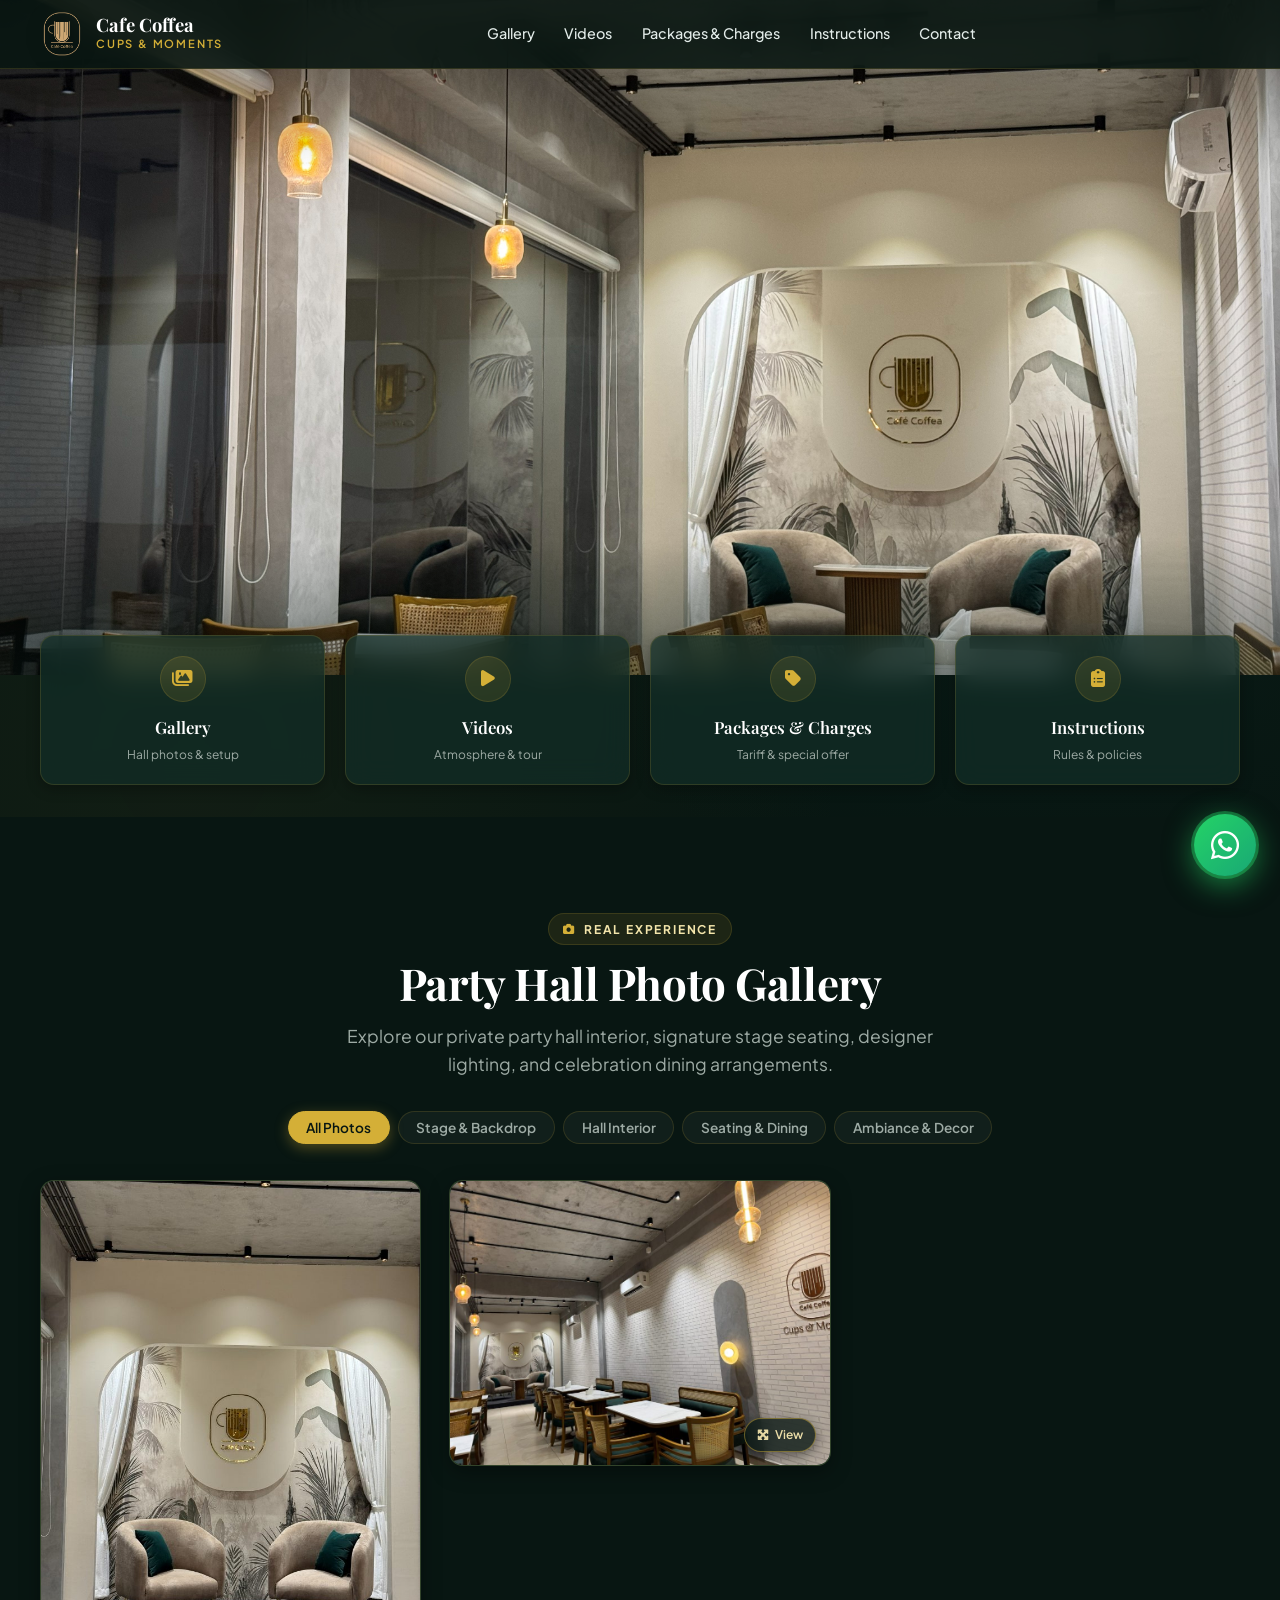
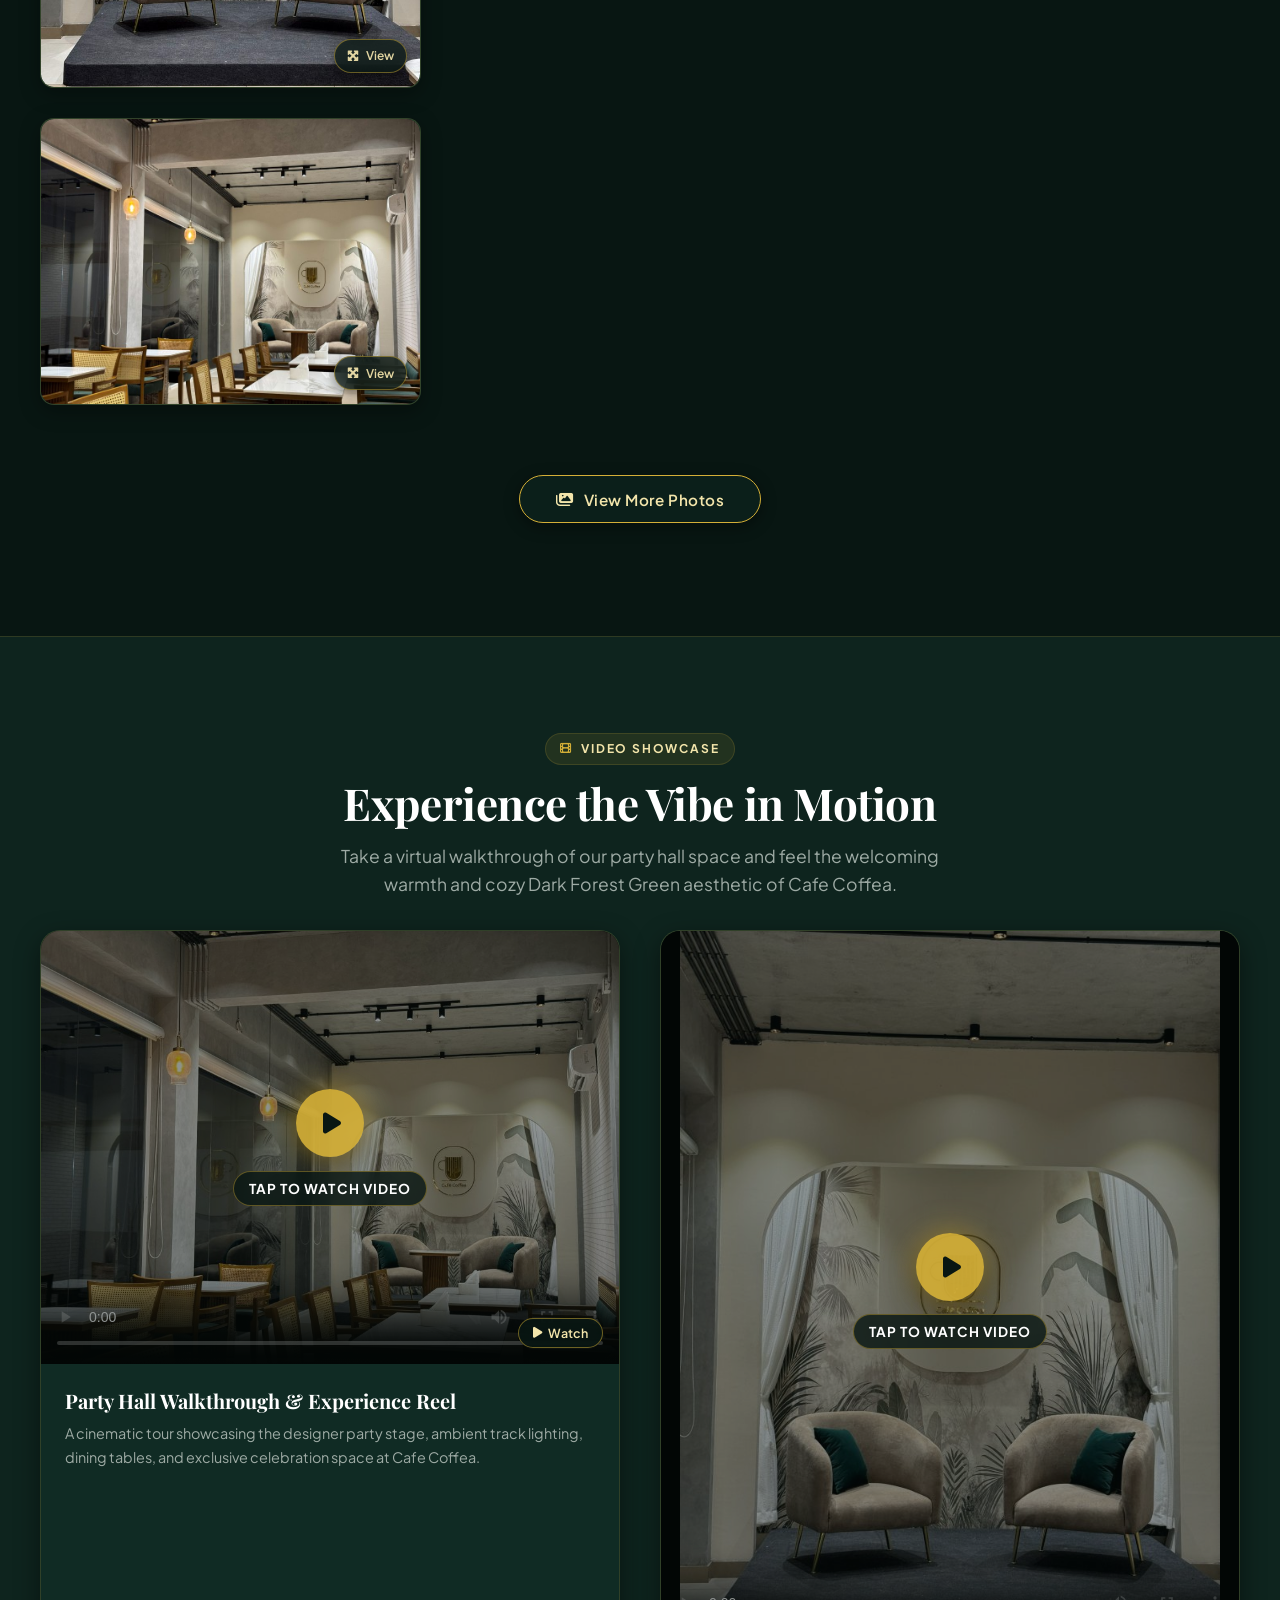
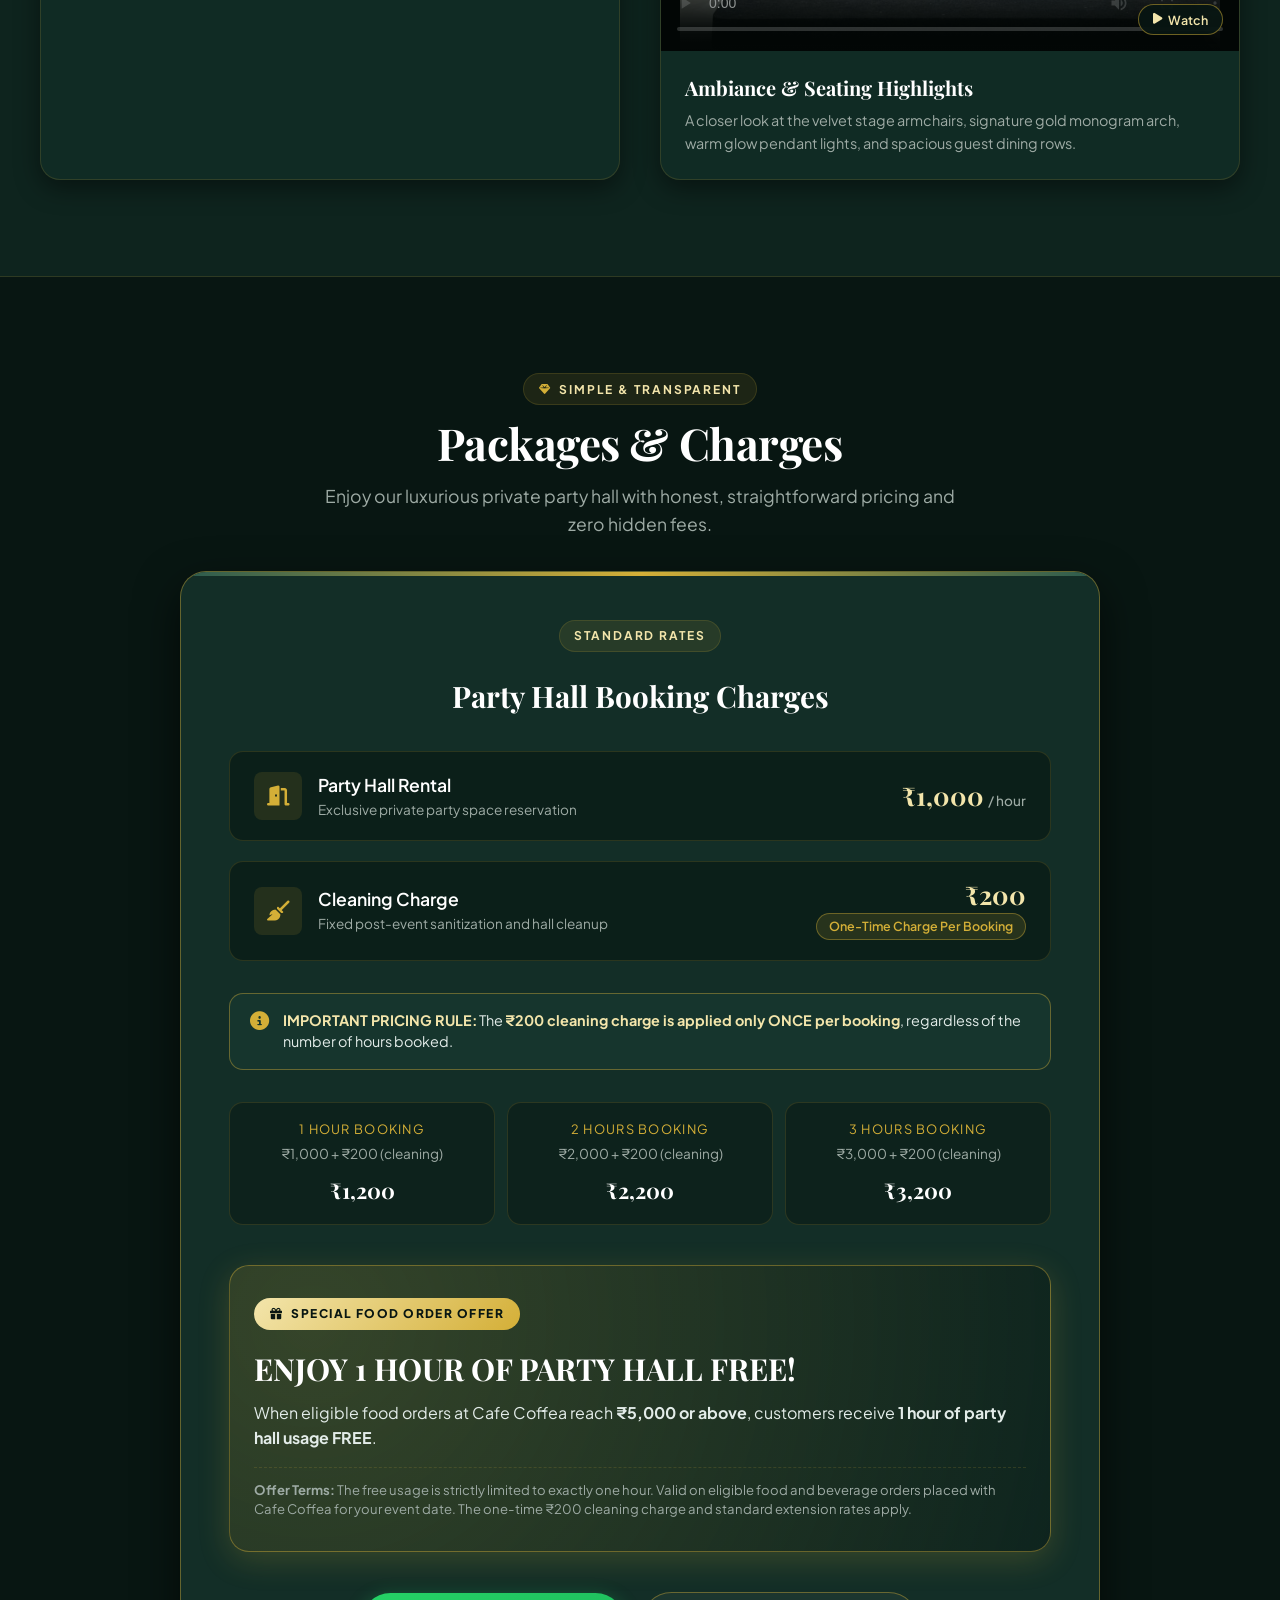
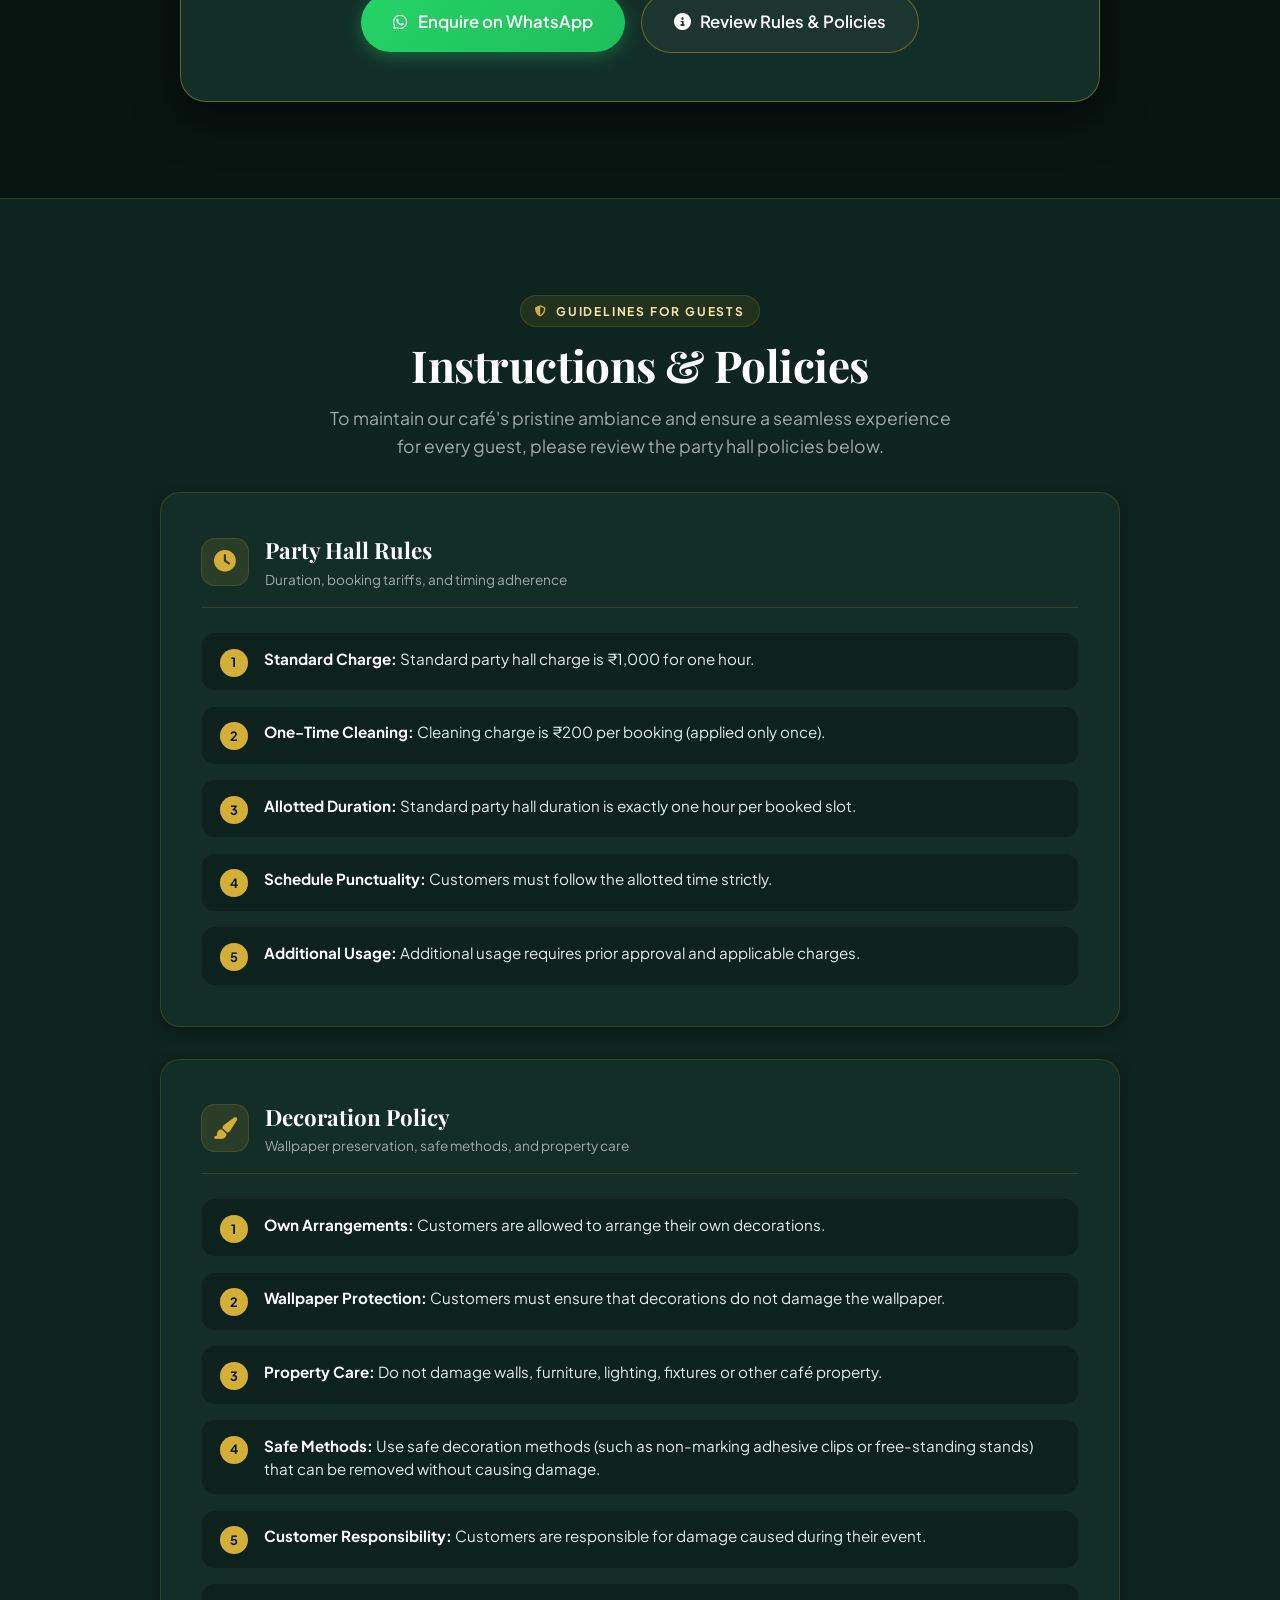
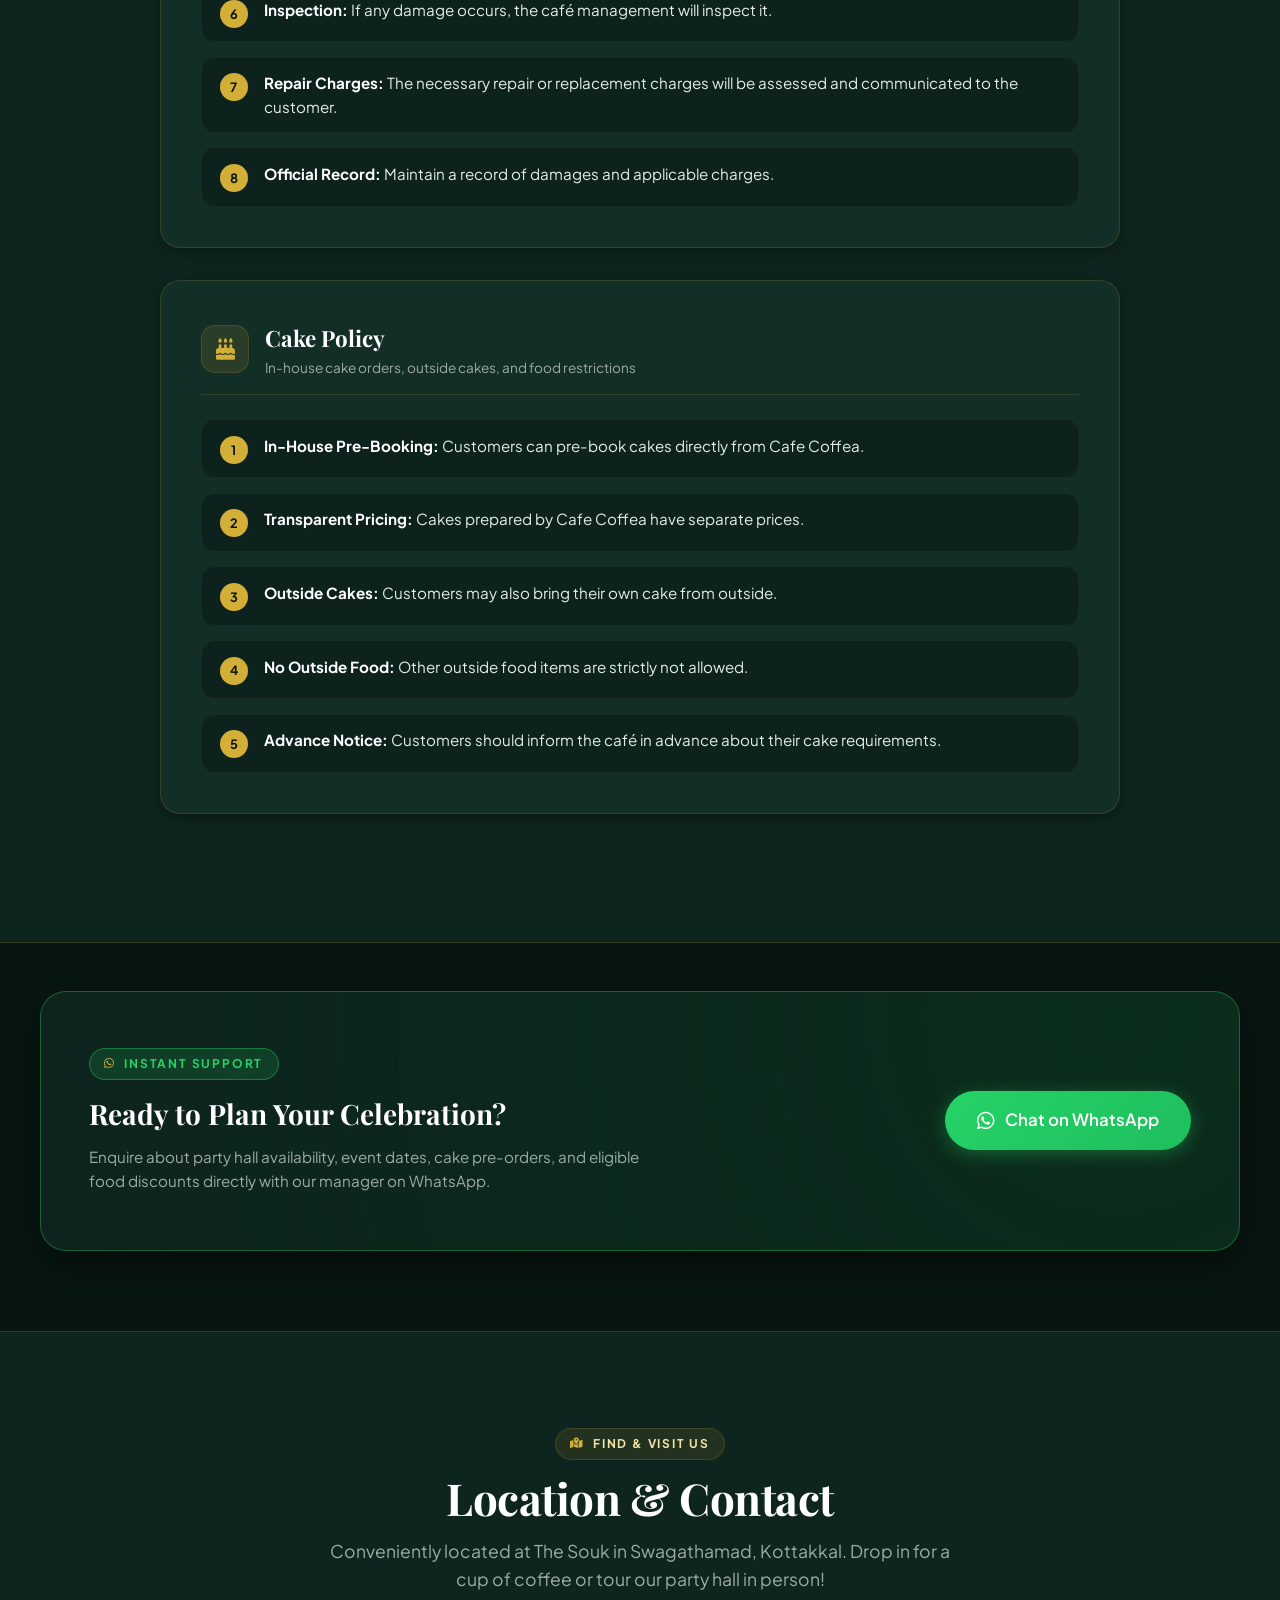
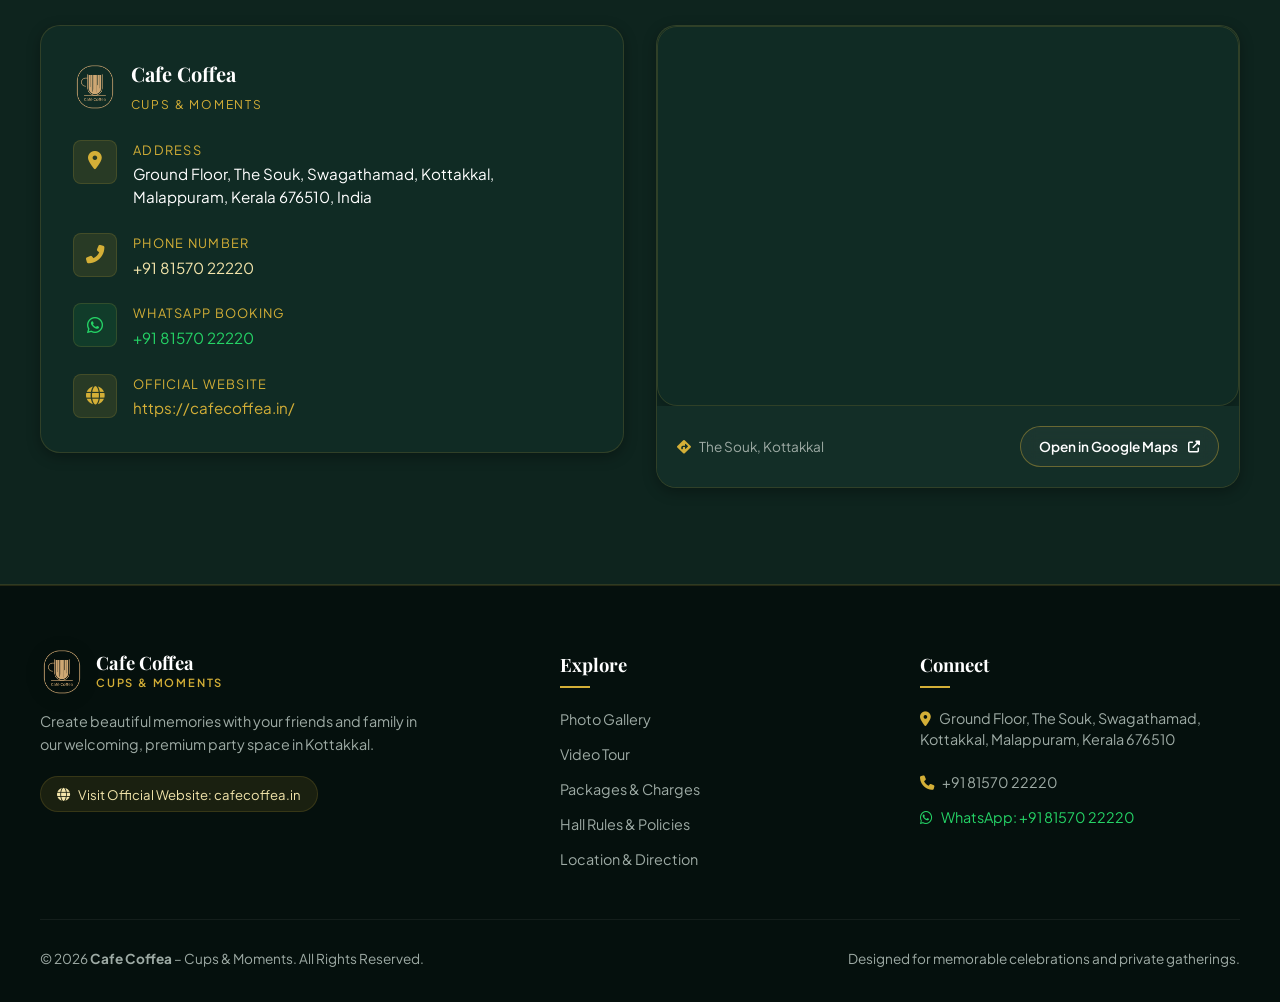
==== commit 67e401b1: "Remove hero text writings for a clean party hall photo view" ====
--- a/index.html
+++ b/index.html
@@ -162,20 +162,11 @@
 
 
     <!-- =========================================================================
-         1. HERO SECTION (Actual Cafe Interior Wide Background)
+         1. HERO SECTION (Clean Party Hall Photo View)
          ========================================================================= -->
     <section class="hero-section" style="background-image: url('assets/images/IMG_1994.jpg');">
         <div class="hero-overlay"></div>
-        <div class="container hero-content">
-            <!-- Main Heading -->
-            <h1 class="hero-title text-gold-gradient">Cups & Moments</h1>
-
-            <!-- Subheading -->
-            <p class="hero-subtitle">Celebrate Your Special Moments at Cafe Coffea.</p>
-
-            <!-- Description -->
-            <p class="hero-description">Create beautiful memories with your friends and family in our welcoming party space.</p>
-        </div>
+        <h1 class="visually-hidden">Cafe Coffea – Cups & Moments | Premium Party Hall</h1>
     </section>
 
 
--- a/assets/css/style.css
+++ b/assets/css/style.css
@@ -474,19 +474,23 @@
     gap: 1rem;
 }
 
-/* --- Hero Section --- */
+/* --- Hero Section (Clean Photo Display) --- */
 .hero-section {
     position: relative;
-    min-height: 100vh;
-    display: flex;
-    align-items: center;
-    justify-content: center;
-    padding-top: 5.5rem;
-    padding-bottom: 4rem;
+    min-height: 75vh;
+    display: flex;
+    align-items: center;
+    justify-content: center;
     background-size: cover;
     background-position: center center;
     background-repeat: no-repeat;
     overflow: hidden;
+}
+
+@media (max-width: 768px) {
+    .hero-section {
+        min-height: 60vh;
+    }
 }
 
 .hero-overlay {
@@ -495,15 +499,27 @@
     left: 0;
     right: 0;
     bottom: 0;
-    /* Natural Party Hall interior photograph preview: ZERO green tint, ZERO heavy dark shading */
+    /* Clean natural photograph view: ZERO green tint, ZERO heavy dark shading */
     background: linear-gradient(
         180deg,
-        rgba(0, 0, 0, 0.45) 0%,
-        rgba(0, 0, 0, 0.05) 30%,
-        rgba(0, 0, 0, 0.05) 70%,
-        rgba(8, 22, 18, 0.65) 100%
+        rgba(0, 0, 0, 0.4) 0%,
+        rgba(0, 0, 0, 0) 25%,
+        rgba(0, 0, 0, 0) 80%,
+        rgba(8, 22, 18, 0.5) 100%
     );
     z-index: 1;
+}
+
+.visually-hidden {
+    position: absolute;
+    width: 1px;
+    height: 1px;
+    padding: 0;
+    margin: -1px;
+    overflow: hidden;
+    clip: rect(0, 0, 0, 0);
+    white-space: nowrap;
+    border: 0;
 }
 
 .hero-content {
